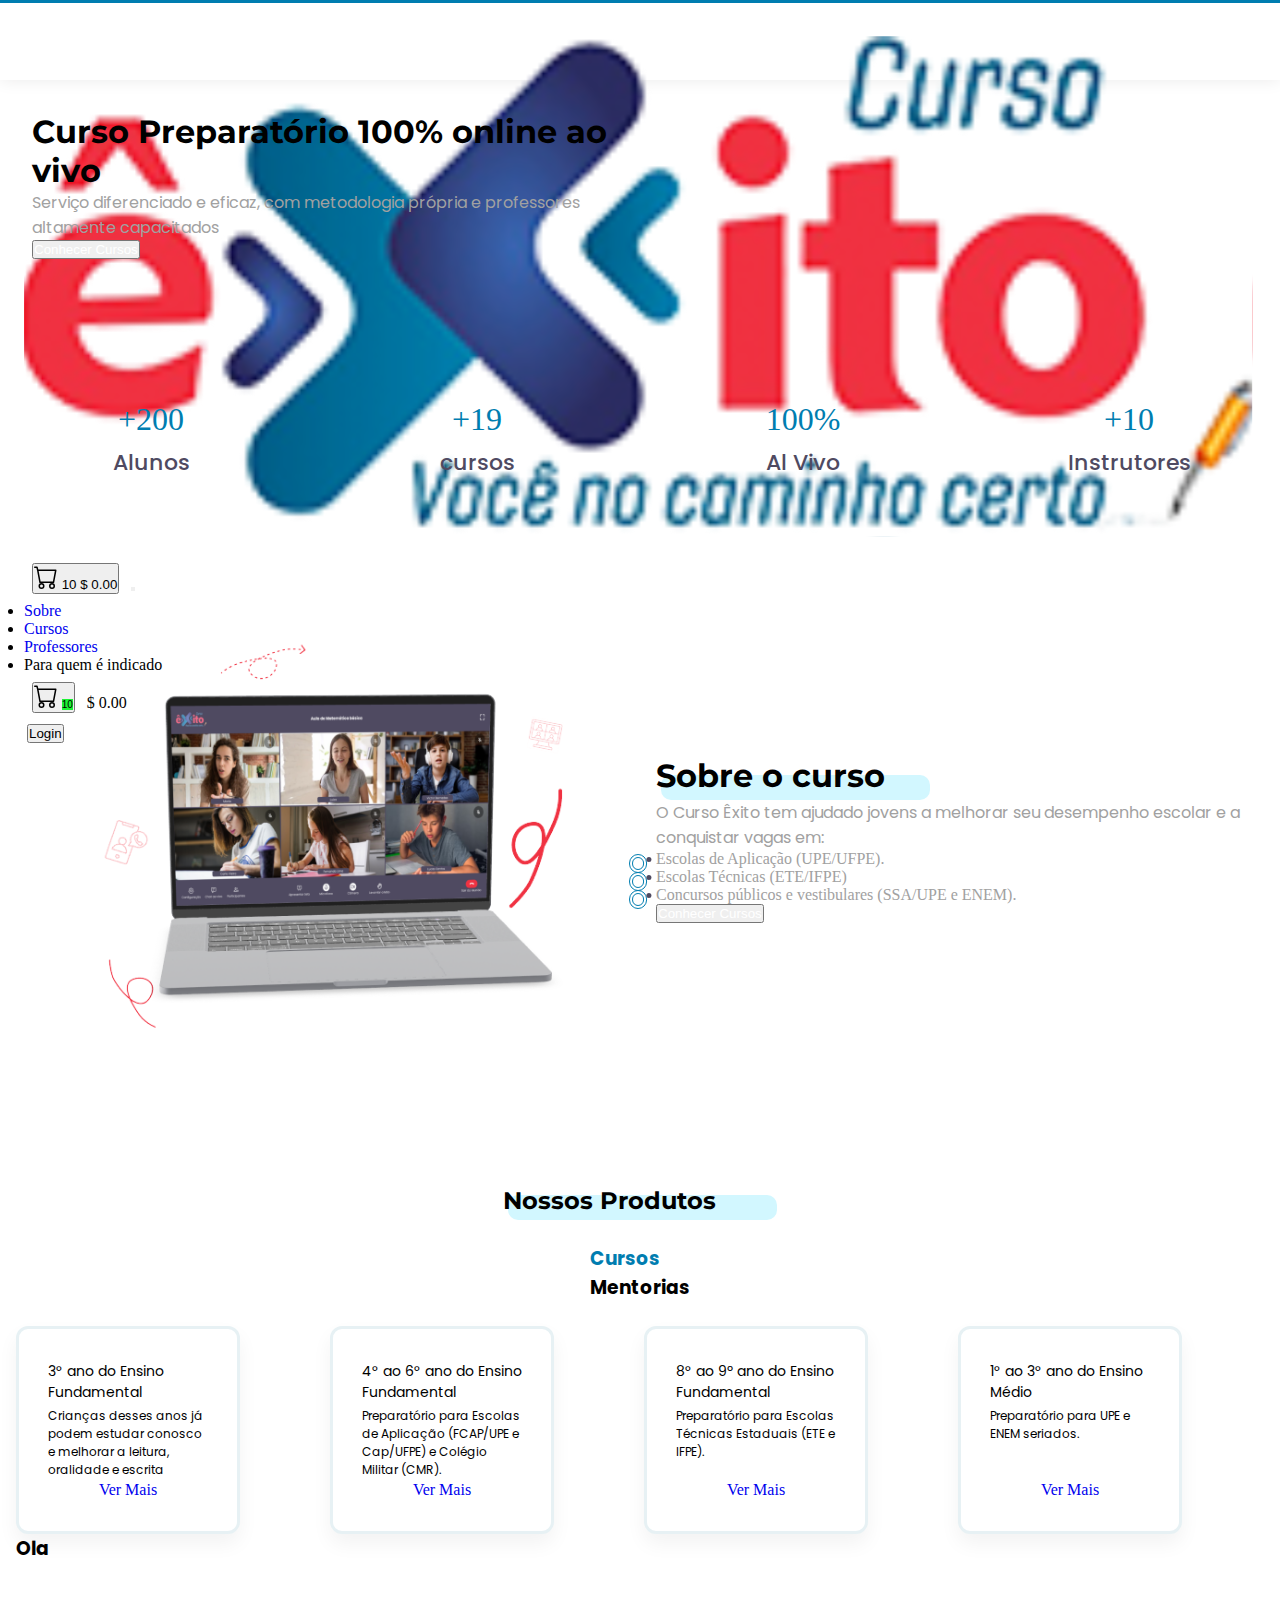
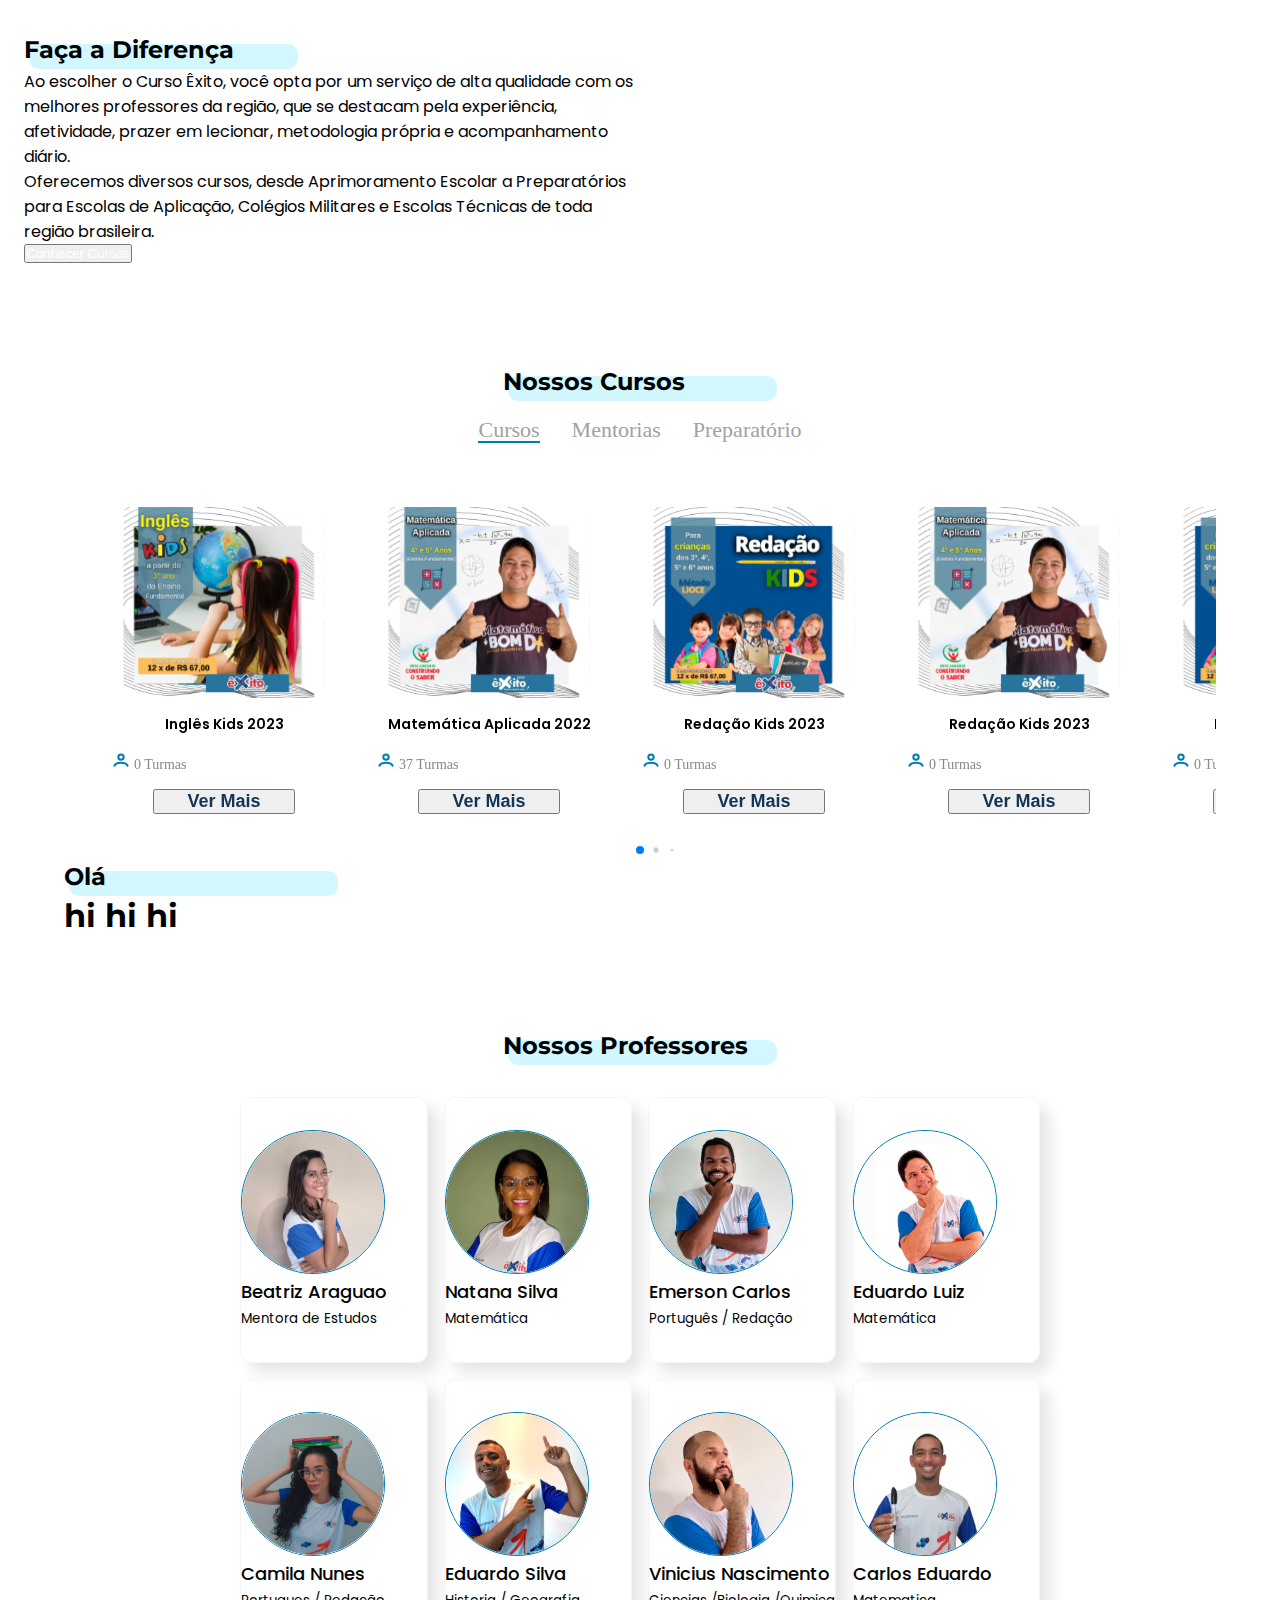
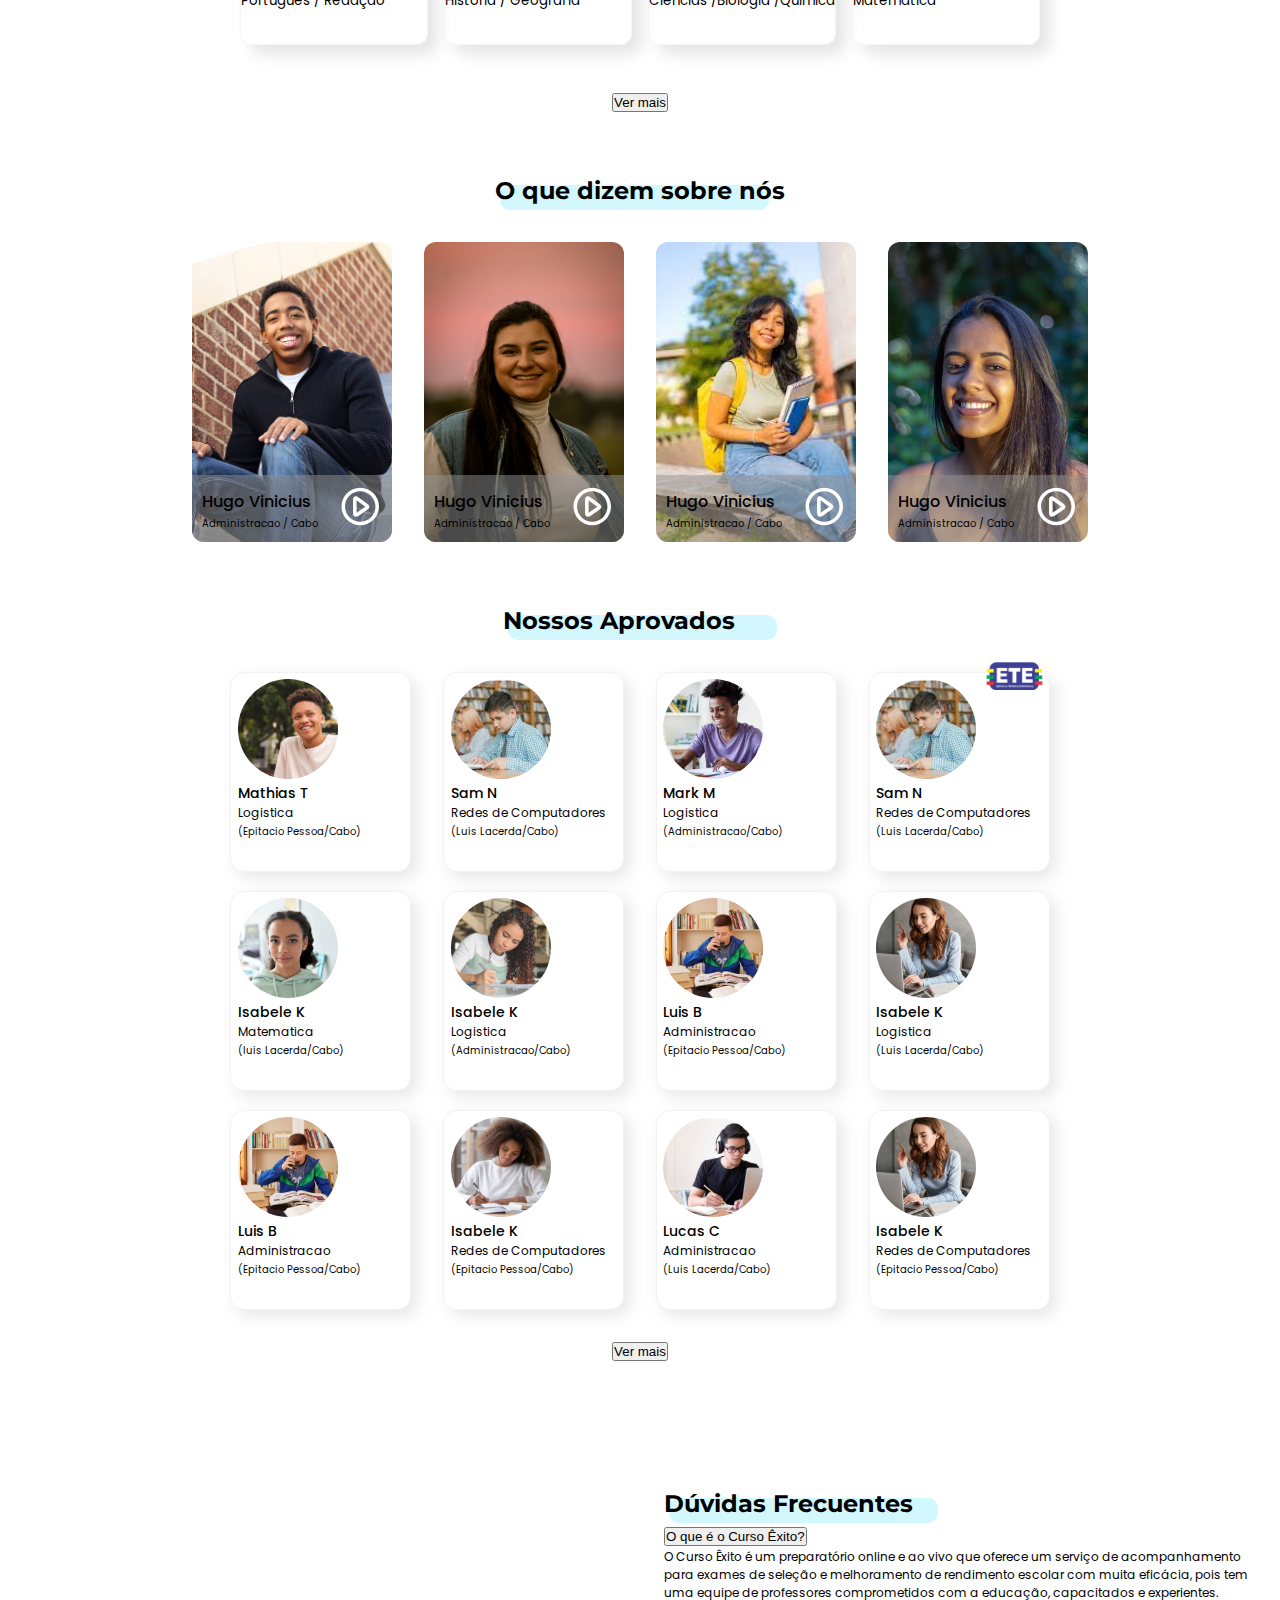
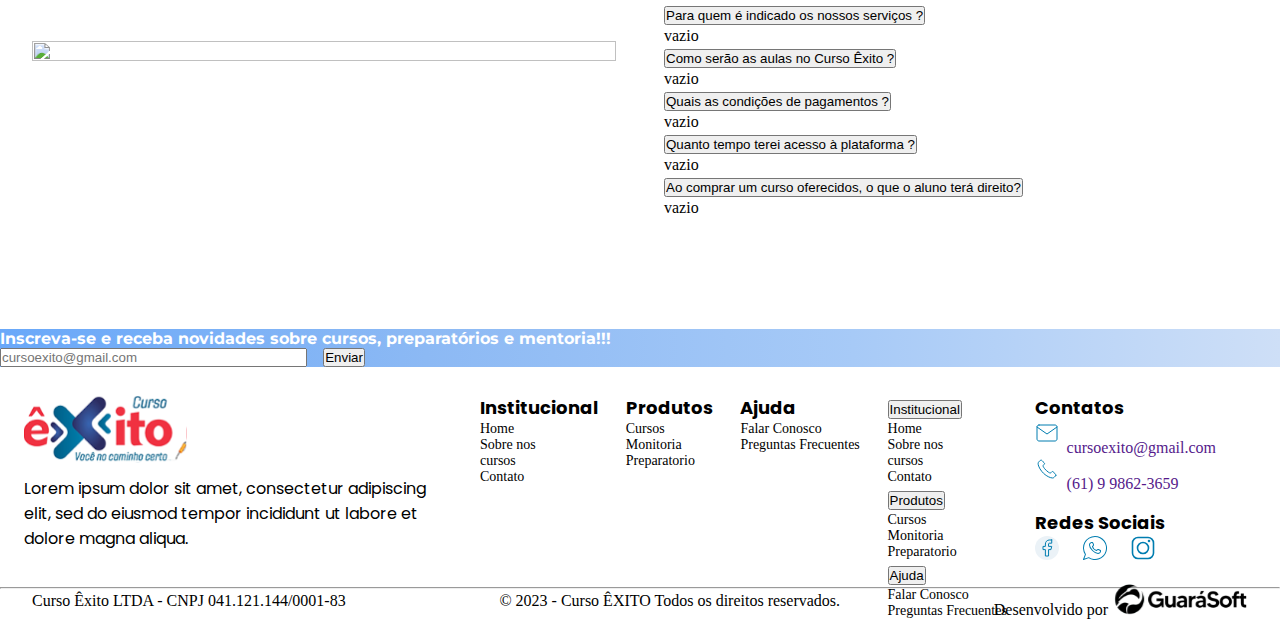
==== index.html @ 4a151640 "." ====
<!DOCTYPE html>
<html lang="PT-br">

<head>
  <meta charset="UTF-8" />
  <meta name="viewport" content="width=device-width, initial-scale=1.0" />
  <link rel="stylesheet" href="./visual/styles.css">
  <link rel="stylesheet" href="visual/mediaQ.css">
  <link rel="stylesheet" href="visual/mobile.css">
  <!--bootstrap-->
  <link href="https://cdn.jsdelivr.net/npm/bootstrap@5.3.2/dist/css/bootstrap.min.css" rel="stylesheet"
    integrity="sha384-T3c6CoIi6uLrA9TneNEoa7RxnatzjcDSCmG1MXxSR1GAsXEV/Dwwykc2MPK8M2HN" crossorigin="anonymous">
  <link rel="preconnect" href="https://fonts.googleapis.com">
  <link rel="preconnect" href="https://fonts.gstatic.com" crossorigin>
  <link href="https://fonts.googleapis.com/css2?family=Montserrat:wght@600;700&display=swap" rel="stylesheet">
  <link rel="preconnect" href="https://fonts.googleapis.com">
  <link rel="preconnect" href="https://fonts.gstatic.com" crossorigin>
  <link href="https://fonts.googleapis.com/css2?family=Montserrat:wght@600;700&family=Poppins:wght@500&display=swap"
    rel="stylesheet">
  <!-- fontawesome -->
  <link rel="stylesheet" href="https://use.fontawesome.com/releases/v5.15.4/css/all.css"
    integrity="sha384-DyZ88mC6Up2uqS4h/KRgHuoeGwBcD4Ng9SiP4dIRy0EXTlnuz47vAwmeGwVChigm" crossorigin="anonymous" />
  <!-- Swipper CSS -->
  <link rel="stylesheet" href="./visual/swiper-bundle.min.css">
  <title>CURSO EXITO</title>

</head>

<body>
  <header>
    <div class="container-fluid px-0">
      <nav class="navbar navbar-expand-lg">
        <div class="container container-nav-content px-0 d-flex ">
          <a href=""><img class="navbar-brand left" src="./svg/Logo.svg" alt="logo" id="logo" /></a>
          <!-- carrinho de compras mobile -->
          <div class="d-lg-none" id="carrinho-e-saldo-mobile"> <!-- Este div sera visivel só em tela pequena -->
            <button type="button" class="btn position-relative btn-shopping" id="">
              <img src="./svg/carrinhoDeCompras.svg" alt="" />
              <span class="visually-show position-absolute right-0 translate-middle badge rounded-pill bg-success m-0">
                10
              </span>
              <span class="saldo">$ 0.00</span>
            </button>
            <!--botao dropdown-->
            <button class="navbar-toggler" type="button" data-bs-toggle="collapse" data-bs-target="#navbarNav"
              aria-controls="navbarNav" aria-expanded="false" aria-label="Toggle navigation">
              <span class="navbar-toggler-icon"></span>
            </button>
          </div>

          <div class="collapse navbar-collapse" id="navbarNav">
            <ul class="navbar-nav ml-auto">
              <li class="nav-item">
                <a class="nav-link active" aria-current="page" href="#">Sobre</a>
              </li>
              <li class="nav-item">
                <a class="nav-link" href="#">Cursos</a>
              </li>
              <li class="nav-item">
                <a class="nav-link" href="#">Professores</a>
              </li>
              <li class="nav-item">
                <a class="nav-link">Para quem é indicado</a>
              </li>
            </ul>
            <div id="carrinho-e-saldo">
              <button type="button" class="btn position-relative btn-shopping" id="carrinho">
                <img src="./svg/carrinhoDeCompras.svg" alt="" />
                <span class="visually-show position-absolute right-0 translate-middle badge rounded-pill bg-success">
                  10
                </span>
              </button>
              <span class="saldo">$ 0.00</span>
            </div>
            <button type="button" class="btn btn-primary btn-login">Login</button>
          </div>
        </div>
      </nav>

    </div>

  </header>
  <main>
    <div class="container-fluid px-0">
      <section>
        <div id="one">
          <div class="textOne">
            <h1>Curso Preparatório 100% online ao vivo</h1>
            <p>
              Serviço diferenciado e eficaz, com metodologia própria e professores
              altamente capacitados
            </p>
            <button type="button" class="btn btn-danger"><a href="./cursos/cursos.html">Conhecer Cursos</a></button>
          </div>
          <div class="divImgOne">
            <img id="imgOne" src="./svg/ImgMain.svg" alt="" />
          </div>
        </div>
      </section>
      <section id="two">
        <div>
          <span>+200</span>
          <p>Alunos</p>
        </div>
        <div>
          <span>+19</span>
          <p>cursos</p>
        </div>
        <div>
          <span>100%</span>
          <p>Al Vivo</p>
        </div>
        <div>
          <span>+10</span>
          <p>Instrutores</p>
        </div>
      </section>
      <section id="three">
        <div id="container-img-section-three">
          <img src="./imgs/imgSection3.png" alt="" />
        </div>
        <div class="div-list">
          <div>
            <h2>Sobre o curso</h2>
            <p>O Curso Êxito tem ajudado jovens a melhorar seu desempenho escolar e a conquistar vagas em:</p>
          </div>

          <ul>
            <li>Escolas de Aplicação (UPE/UFPE).</li>
            <li>Escolas Técnicas (ETE/IFPE)</li>
            <li> Concursos públicos e vestibulares (SSA/UPE e ENEM).</li>
          </ul>
          </p>
          <button type="button" class="btn btn-primary btn-section-three"><a href="./cursos/cursos.html">Conhecer Cursos</a></button>
        </div>
      </section>
      <section>
        <div id="four">
          <div>
            <h2>Nossos Produtos</h2>
          </div>

          <div class="titles">
            <nav>
              <div class="nav nav-tabs">
                <a class="nav-item nav-link active" id="cursos-section-four" data-toggle="tab"
                  href="#cursosNossosProdutos" role="tab" aria-controls="cursosNossosProdutos" aria-selected="true">
                  <h3>Cursos</h3>
                </a>
                <a class="nav-item nav-link" id="mentorias-section-four" data-toggle="tab"
                  href="#mentoriasNossosProdutos" role="tab" aria-controls="mentoriasNossosProdutos"
                  aria-selected="false">
                  <h3>Mentorias</h3>
                </a>
              </div>
            </nav>
          </div>
          <!-- conteudo das divs -->
          <div class="tab-content">
            <div id="cursosNossosProdutos" class="tab-pane fade show active" role="tabpanel"
              aria-labelledby="cursos-section-four">
              <div class="card card-cursos-nossos-produtos">
                <h4>3° ano do Ensino Fundamental</h4>
                <p>Crianças desses anos já podem estudar conosco e melhorar a leitura, oralidade e escrita</p>
                <a class="card-link" href="#">Ver Mais</a>
              </div>
              <div class="card card-cursos-nossos-produtos">
                <h4>4° ao 6° ano do
                  Ensino Fundamental</h4>
                <p>Preparatório para Escolas de Aplicação (FCAP/UPE e Cap/UFPE) e Colégio Militar (CMR).</p>
                <a class="card-link" href="#">Ver Mais</a>
              </div>
              <div class="card card-cursos-nossos-produtos">
                <h4>8° ao 9º ano do
                  Ensino Fundamental</h4>
                <p>Preparatório para Escolas Técnicas Estaduais (ETE e IFPE).</p>
                <a class="card-link" href="#">Ver Mais</a>
              </div>
              <div class="card card-cursos-nossos-produtos">
                <h4>1° ao 3° ano do
                  Ensino Médio</h4>
                <p>Preparatório para UPE e ENEM seriados.</p>
                <a class="card-link" href="#">Ver Mais</a>
              </div>
            </div>
            <div id="mentoriasNossosProdutos" class="tab-pane fade" role="tabpanel" aria-labelledby="mentoria">
              <h3>Ola</h3>
            </div>
          </div>

      </section>
      <section>
        <div id="five">
          <div id="text-five">
            <div id="text-five-content">
              <h2>Faça a Diferença</h2>
              <p>Ao escolher o Curso Êxito, você opta por um serviço de alta qualidade com os melhores professores da
                região, que se destacam pela experiência, afetividade, prazer em lecionar, metodologia própria e
                acompanhamento diário. <br>
                Oferecemos diversos cursos, desde Aprimoramento Escolar a Preparatórios para Escolas de Aplicação,
                Colégios
                Militares e Escolas Técnicas de toda região brasileira.</p>
              <button type="button" class="btn btn-danger"><a href="./cursos/cursos.html">Conhecer Cursos</a></button>
            </div>


          </div>
          <div id="img-five-container">
            <img id="img-five" src="./svg/imgSection3.svg" alt="">
          </div>
        </div>

      </section>
      <section>

        <div id="six">
          <h2>Nossos Cursos</h2>

          <div class="subtitles">
            <nav>
              <div class="nav-subtitles">
                <a class="nav-item nav-link active" id="cursosTitles" data-toggle="tab" href="#cursos-carrousel"
                  role="tab" aria-controls="nav-home" aria-selected="true">Cursos</a>
                <a class="nav-item nav-link" id="mentoriasTitles" data-toggle="tab" href="#mentorias-carrousel"
                  role="tab" aria-controls="nav-profile" aria-selected="false">Mentorias</a>
                <a class="nav-item nav-link" id="preparatorioTitles" data-toggle="tab" href="#preparatorio-carrousel"
                  role="tab" aria-controls="nav-contact" aria-selected="false">Preparatório</a>
              </div>
            </nav>

          </div>

          <!-- conteudo das divs -->
          <div class="tab-content" id="nav-tabContent">
            <!-- primera div Cursos -->
            <div class="tab-pane fade show active" id="cursos-carrousel" role="tabpanel" aria-labelledby="cursosTitles">

              <div class="swiper miSwiper">
                <div class="slides  swiper-wrapper">
                  <div class="cards swiper-slide">
                    <div class="card">
                      <img class="img-de-cards-carrusel" src="./svg/img-curso-ingles.svg" alt="">
                      <h4>Inglês Kids 2023</h4>
                      <div class="card-content">
                        <div class="card-content-header">
                          <img class="icones" src="./svg/userIcone.svg" alt="icon">
                          <span class="turmas">0 Turmas</span>
                        </div>
                        <div class="stars">
                          <i class="fa fa-star" onclick="calificar(this)" id="starOne"></i>
                          <i class="fa fa-star" onclick="calificar(this)" id="starTwo"></i>
                          <i class="fa fa-star" onclick="calificar(this)" id="starThree"></i>
                          <i class="fa fa-star" onclick="calificar(this)" id="starFour"></i>
                          <i class="fa fa-star" onclick="calificar(this)" id="starFive"></i>
                        </div>

                      </div>
                      <button type="button" class="btn"><a class="card-link" href="#">Ver Mais</a></button>
                    </div>
                  </div>
                  <div class="cards swiper-slide">
                    <div class="card">
                      <img class="img-de-cards-carrusel" src="./svg/img-curso-matematica.svg" alt="">
                      <h4>
                        Matemática Aplicada 2022</h4>
                      <div class="card-content">
                        <div class="card-content-header">
                          <img class="icones" src="./svg/userIcone.svg" alt="icon">
                          <span class="turmas">37 Turmas</span>
                        </div>
                        <div class="stars">
                          <i class="fa fa-star" onclick="calificar(this)" id="starOne"></i>
                          <i class="fa fa-star" onclick="calificar(this)" id="starTwo"></i>
                          <i class="fa fa-star" onclick="calificar(this)" id="starThree"></i>
                          <i class="fa fa-star" onclick="calificar(this)" id="starFour"></i>
                          <i class="fa fa-star" onclick="calificar(this)" id="starFive"></i>
                        </div>
                      </div>
                      <button type="button" class="btn"><a class="card-link" href="#">Ver Mais</a></button>
                    </div>
                  </div>

                  <div class="cards swiper-slide">
                    <div class="card">
                      <img class="img-de-cards-carrusel" src="./svg/img-curso-redacao.svg" alt="">
                      <h4>Redação Kids 2023</h4>
                      <div class="card-content">
                        <div class="card-content-header">
                          <img class="icones" src="./svg/userIcone.svg" alt="icon">
                          <span class="turmas">0 Turmas</span>
                        </div>
                        <div class="stars">
                          <i class="fa fa-star" onclick="calificar(this)" id="starOne"></i>
                          <i class="fa fa-star" onclick="calificar(this)" id="starTwo"></i>
                          <i class="fa fa-star" onclick="calificar(this)" id="starThree"></i>
                          <i class="fa fa-star" onclick="calificar(this)" id="starFour"></i>
                          <i class="fa fa-star" onclick="calificar(this)" id="starFive"></i>
                        </div>
                      </div>

                      <button type="button" class="btn"><a class="card-link" href="#">Ver Mais</a></button>
                    </div>
                  </div>
                  <div class="cards swiper-slide">
                    <div class="card">
                      <img class="img-de-cards-carrusel" src="./svg/img-curso-matematica.svg" alt="">
                      <h4>Redação Kids 2023</h4>
                      <div class="card-content">
                        <div class="card-content-header">
                          <img class="icones" src="./svg/userIcone.svg" alt="icon">
                          <span class="turmas">0 Turmas</span>
                        </div>
                        <div class="stars">
                          <i class="fa fa-star" onclick="calificar(this)" id="starOne"></i>
                          <i class="fa fa-star" onclick="calificar(this)" id="starTwo"></i>
                          <i class="fa fa-star" onclick="calificar(this)" id="starThree"></i>
                          <i class="fa fa-star" onclick="calificar(this)" id="starFour"></i>
                          <i class="fa fa-star" onclick="calificar(this)" id="starFive"></i>
                        </div>
                      </div>

                      <button type="button" class="btn"><a class="card-link" href="#">Ver Mais</a></button>
                    </div>
                  </div>
                  <div class="cards swiper-slide">
                    <div class="card">
                      <img class="img-de-cards-carrusel" src="./svg/img-curso-redacao.svg" alt="">
                      <h4>Redação Kids 2023</h4>
                      <div class="card-content">
                        <div class="card-content-header">
                          <img class="icones" src="./svg/userIcone.svg" alt="icon">
                          <span class="turmas">0 Turmas</span>
                        </div>
                        <div class="stars">
                          <i class="fa fa-star" onclick="calificar(this)" id="starOne"></i>
                          <i class="fa fa-star" onclick="calificar(this)" id="starTwo"></i>
                          <i class="fa fa-star" onclick="calificar(this)" id="starThree"></i>
                          <i class="fa fa-star" onclick="calificar(this)" id="starFour"></i>
                          <i class="fa fa-star" onclick="calificar(this)" id="starFive"></i>
                        </div>
                      </div>

                      <button type="button" class="btn"><a class="card-link" href="#">Ver Mais</a></button>
                    </div>
                  </div>
                </div>
                <div class="only">
                  <div class="swiper-button-next swiper-navBtn"></div>
                  <div class="swiper-button-prev swiper-navBtn"></div>
                  <div class="swiper-pagination"></div>
                </div>

              </div>
            </div>
            <!-- div para mentoria -->
            <div class="tab-pane fade" id="mentorias-carrousel" role="tabpanel" aria-labelledby="mentoriasTitles">

              <div class="mentoria">
                <h2>Olá</h2>
              </div>
            </div>
            <!-- div para preparatorio -->
            <div class="tab-pane fade" id="preparatorio-carrousel" role="tabpanel" aria-labelledby="preparatorioTitles">
              <h1>hi hi hi</h1>
            </div>
          </div>

        </div>
        <!-- fin da section -->
      </section>
      <section>
        <div class="seven">
          <h2>Nossos Professores</h2>

          <div class="cards-professores">
            <div class="card-professor card">
              <img class="img-top-prof" src="./svg/img-prof-beatriz.svg" alt="" srcset="">
              <div class="card-body">

                <h3 class="card-title">Beatriz Araguao</h3>
                <p class="card-text"><small class="text-muted">Mentora de Estudos</small></p>

              </div>

            </div>
            <div class="card-professor card">
              <img class="img-top-prof" src="./svg/img-prof-natana.svg" alt="" srcset="">
              <div class="card-body">

                <h3 class="card-title">Natana Silva</h3>
                <p class="card-text"><small>Matemática</small></p>

              </div>

            </div>
            <div class="card-professor card ver-mais">
              <img class="img-top-prof" src="./svg/img-prof-emerson.svg" alt="" srcset="">
              <div class="card-body">

                <h3 class="card-title">Emerson Carlos</h3>
                <p class="card-text"><small class="text-muted">Português / Redação</small></p>

              </div>
            </div>
            <div class="card-professor card ver-mais">
              <img class="img-top-prof" src="./svg/img-prof-eduardoLuiz.svg" alt="" srcset="">
              <div class="card-body">

                <h3 class="card-title">Eduardo Luiz</h3>
                <p class="card-text"><small class="text-muted">Matemática</small></p>

              </div>

            </div>
            <div class="card-professor card ver-mais">
              <img class="img-top-prof" src="./svg/img-prof-camila.svg" alt="" srcset="">
              <div class="card-body">

                <h3 class="card-title">Camila Nunes</h3>
                <p class="card-text"><small class="text-muted">Portugues / Redação</small></p>

              </div>

            </div>
            <div class="card-professor card ver-mais">
              <img class="img-top-prof" src="./svg/img-prof-Eduardo.svg" alt="" srcset="">
              <div class="card-body">

                <h3 class="card-title">Eduardo Silva</h3>
                <p class="card-text"><small class="text-muted">Historia / Geografia</small></p>

              </div>

            </div>
            <div class="card-professor card ver-mais">
              <img class="img-top-prof" src="./svg/img-prof-vinicius.svg" alt="" srcset="">
              <div class="card-body">

                <h3 class="card-title">Vinicius Nascimento</h3>
                <p class="card-text"><small class="text-muted">Ciencias /Biologia /Quimica</small></p>

              </div>

            </div>
            <div class="card-professor card ver-mais">
              <img class="img-top-prof" src="./svg/img-prof-carlos.svg" alt="" srcset="">
              <div class="card-body">
                <h3 class="card-title">Carlos Eduardo</h3>
                <p class="card-text"><small class="text-muted">Matematica</small></p>

              </div>

            </div>
          </div>
          <div class="d-lg-none botaoVerMaisContainer">
            <button class="btn btn-danger" id="botaoVerMais">Ver mais</button>
          </div>
        </div>

      </section>

      <section>
        <div class="eight">
          <h2>O que dizem sobre nós</h2>
          <div id="cards-depoimentos">
            <div class="card" id="depoimento1">
              <div class="card-body">
                <div class="text-depoimento">
                  <h3 class="card-title">Hugo Vinicius</h3>
                  <p class="card-text"><small>Administracao / Cabo</small></p>
                </div>

                <div>
                  <button class="btn-play"><img src="./svg/botaoPlay.svg" alt="" srcset=""></button>
                </div>
              </div>

            </div>
            <div class="card" id="depoimento2">
              <div class="card-body">
                <div class="text-depoimento">
                  <h3 class="card-title">Hugo Vinicius</h3>
                  <p class="card-text"><small>Administracao / Cabo</small></p>
                </div>

                <div>
                  <button class="btn-play"><img src="./svg/botaoPlay.svg" alt="" srcset=""></button>
                </div>
              </div>

            </div>
            <div class="card" id="depoimento3">
              <div class="card-body">
                <div class="text-depoimento">
                  <h3 class="card-title">Hugo Vinicius</h3>
                  <p class="card-text"><small>Administracao / Cabo</small></p>
                </div>

                <div>
                  <button class="btn-play"><img src="./svg/botaoPlay.svg" alt="" srcset=""></button>
                </div>
              </div>

            </div>
            <div class="card" id="depoimento4">
              <div class="card-body">
                <div class="text-depoimento">
                  <h3 class="card-title">Hugo Vinicius</h3>
                  <p class="card-text"><small>Administracao / Cabo</small></p>
                </div>

                <div>
                  <button class="btn-play"><img src="./svg/botaoPlay.svg" alt="" srcset=""></button>
                </div>
              </div>

            </div>
          </div>

        </div>
      </section>
      <section>
        <div id="nine">
          <h2>Nossos Aprovados</h2>

          <div id="cards-nossos-aprovados">
            <div class="card">
              <img class="iconeETE" src="svg/iconeETE.svg" alt="">
              <img class="card-img-top" src="./svg/img-nosso-aprovado1.svg" alt="">
              <h3 class="card-title">Mathias T</h3>
              <p class="card-text">Logistica</p>
              <p><small>(Epitacio Pessoa/Cabo)</small></p>
            </div>
            <div class="card">
              <img class="iconeETE" src="svg/iconeETE.svg" alt="">

              <img class="card-img-top" src="svg/img-nosso-aprovado5.svg" alt="">
              <h3 class="card-title">Sam N</h3>
              <p class="card-text">Redes de Computadores</p>
              <p><small>(Luis Lacerda/Cabo)</small></p>
            </div>
            <div class="card">
              <img class="iconeETE" src="svg/iconeETE.svg" alt="">

              <img class="card-img-top" src="svg/img-nosso-aprovado4.svg" alt="">
              <h3 class="card-title">Mark M</h3>
              <p class="card-text">Logistica</p>
              <p><small>(Administracao/Cabo)</small></p>
            </div>
            <div class="card">
              <img class="iconeETE" src="svg/iconeETE.svg" alt="">

              <img class="card-img-top" src="svg/img-nosso-aprovado5.svg" alt="">
              <h3 class="card-title">Sam N</h3>
              <p class="card-text">Redes de Computadores</p>
              <p><small>(Luis Lacerda/Cabo)</small></p>
            </div>
            <div class="card">
              <img class="iconeETE" src="svg/iconeETE.svg" alt="">

              <img class="card-img-top" src="svg/img-nosso-aprovado2.svg" alt="">
              <h3 class="card-title">Isabele K</h3>
              <p class="card-text">Matematica</p>
              <p><small>(luis Lacerda/Cabo)</small></p>
            </div>
            <div class="card">
              <img class="iconeETE" src="svg/iconeETE.svg" alt="">

              <img class="card-img-top" src="svg/img-nosso-aprovado3.svg" alt="">
              <h3 class="card-title">Isabele K</h3>
              <p class="card-text">Logistica</p>
              <p><small>(Administracao/Cabo)</small></p>
            </div>
            <div class="card ver-mais-aprovados">
              <img class="iconeETE" src="svg/iconeETE.svg" alt="">

              <img class="card-img-top" src="svg/img-nosso-aprovado6.svg" alt="">
              <h3 class="card-title">Luis B</h3>
              <p class="card-text">Administracao</p>
              <p><small>(Epitacio Pessoa/Cabo)</small></p>
            </div>
            <div class="card ver-mais-aprovados">
              <img class="iconeETE" src="svg/iconeETE.svg" alt="">

              <img class="card-img-top" src="svg/img-nosso-aprovado7.svg" alt="">
              <h3 class="card-title">Isabele K</h3>
              <p class="card-text">Logistica</p>
              <p><small>(Luis Lacerda/Cabo)</small></p>
            </div>
            <div class="card ver-mais-aprovados">
              <img class="iconeETE" src="svg/iconeETE.svg" alt="">

              <img class="card-img-top" src="svg/img-nosso-aprovado6.svg" alt="">
              <h3 class="card-title">Luis B</h3>
              <p class="card-text">Administracao</p>
              <p><small>(Epitacio Pessoa/Cabo)</small></p>
            </div>
            <div class="card ver-mais-aprovados">
              <img class="iconeETE" src="svg/iconeETE.svg" alt="">

              <img class="card-img-top" src="svg/img-nosso-aprovado8.svg" alt="">
              <h3 class="card-title">Isabele K</h3>
              <p class="card-text">Redes de Computadores</p>
              <p><small>(Epitacio Pessoa/Cabo)</small></p>
            </div>
            <div class="card ver-mais-aprovados">
              <img class="iconeETE" src="svg/iconeETE.svg" alt="">

              <img class="card-img-top" src="svg/img-nosso-aprovado9.svg" alt="">
              <h3 class="card-title">Lucas C</h3>
              <p class="card-text">Administracao</p>
              <p><small>(Luis Lacerda/Cabo)</small></p>
            </div>
            <div class="card ver-mais-aprovados">
              <img class="iconeETE" src="svg/iconeETE.svg" alt="">

              <img class="card-img-top" src="svg/img-nosso-aprovado11.svg" alt="">
              <h3 class="card-title">Isabele K</h3>
              <p class="card-text">Redes de Computadores</p>
              <p><small>(Epitacio Pessoa/Cabo)</small></p>
            </div>
          </div>
          <div class="d-lg-none botaoVerMaisContainer">
            <button class="btn btn-danger" id="botaoVerMaisAprovados">Ver mais</button>
          </div>

        </div>

      </section>
      <section>
        <div id="ten">
          <div id="container-img-duvidas-frecuentes" class="container">
            <img id="img-duvidas-frecuentes" src="./svg/img-duvidas-frecuentes.svg" alt="">
          </div>
          <div id="duvidas-frecuentes-content">
            <h2>Dúvidas Frecuentes</h2>
            <div class="accordion accordion-flush" id="accordionExample">
              <div class="accordion-item">
                <h3 class="accordion-header" id="headingOne">
                  <button class="accordion-button" type="button" data-bs-toggle="collapse" data-bs-target="#collapseOne"
                    aria-expanded="true" aria-controls="collapseOne">
                    O que é o Curso Êxito?
                  </button>
                </h3>
                <div id="collapseOne" class="accordion-collapse collapse show" aria-labelledby="headingOne"
                  data-bs-parent="#accordionExample">
                  <div class="accordion-body">
                    <p>O Curso Êxito é um preparatório online e ao vivo que oferece um serviço de acompanhamento para
                      exames de
                      seleção e melhoramento de rendimento escolar com muita eficácia, pois tem uma equipe de
                      professores
                      comprometidos com a educação, capacitados e experientes.</p>
                  </div>
                </div>
              </div>
              <div class="accordion-item">
                <h3 class="accordion-header" id="headingTwo">
                  <button class="accordion-button collapsed" type="button" data-bs-toggle="collapse"
                    data-bs-target="#collapseTwo" aria-expanded="false" aria-controls="collapseTwo">
                    Para quem é indicado os nossos serviços ?
                  </button>
                </h3>
                <div id="collapseTwo" class="accordion-collapse collapse" aria-labelledby="headingTwo"
                  data-bs-parent="#accordionExample">
                  <div class="accordion-body">
                    vazio
                  </div>
                </div>
              </div>
              <div class="accordion-item">
                <h3 class="accordion-header" id="headingThree">
                  <button class="accordion-button collapsed" type="button" data-bs-toggle="collapse"
                    data-bs-target="#collapseThree" aria-expanded="false" aria-controls="collapseThree">
                    Como serão as aulas no Curso Êxito ?
                  </button>
                </h3>
                <div id="collapseThree" class="accordion-collapse collapse" aria-labelledby="headingThree"
                  data-bs-parent="#accordionExample">
                  <div class="accordion-body">
                    vazio
                  </div>
                </div>
              </div>
              <div class="accordion-item">
                <h3 class="accordion-header" id="headingFour">
                  <button class="accordion-button collapsed" type="button" data-bs-toggle="collapse"
                    data-bs-target="#collapseFour" aria-expanded="false" aria-controls="collapseFour">
                    Quais as condições de pagamentos ?
                  </button>
                </h3>
                <div id="collapseFour" class="accordion-collapse collapse" aria-labelledby="headingFour"
                  data-bs-parent="#accordionExample">
                  <div class="accordion-body">
                    vazio
                  </div>
                </div>
              </div>
              <div class="accordion-item">
                <h3 class="accordion-header" id="headingFive">
                  <button class="accordion-button collapsed" type="button" data-bs-toggle="collapse"
                    data-bs-target="#collapseFive" aria-expanded="false" aria-controls="collapseFive">
                    Quanto tempo terei acesso à plataforma ?
                  </button>
                </h3>
                <div id="collapseFive" class="accordion-collapse collapse" aria-labelledby="headingFive"
                  data-bs-parent="#accordionExample">
                  <div class="accordion-body">
                    vazio
                  </div>
                </div>
              </div>
              <div class="accordion-item">
                <h3 class="accordion-header" id="headingSix">
                  <button class="accordion-button collapsed" type="button" data-bs-toggle="collapse"
                    data-bs-target="#collapseSix" aria-expanded="false" aria-controls="collapseSix">
                    Ao comprar um curso oferecidos, o que o aluno terá direito?
                  </button>
                </h3>
                <div id="collapseSix" class="accordion-collapse collapse" aria-labelledby="headingSix"
                  data-bs-parent="#accordionExample">
                  <div class="accordion-body">
                    vazio
                  </div>
                </div>
              </div>
            </div>
          </div>
        </div>
      </section>
  </main>
  <footer>
    <div id="container-footer">
      <nav class="navbar navbar-light gradient-custom justify-content-space-between p-4">
        <div class="nav-content-footer">
          <div class="title-footer">
            <h1>Inscreva-se e receba novidades sobre cursos, preparatórios e mentoria!!!</h1>
          </div>

          <form class="form-inline">
            <input class="form-control mr-sm-2" type="email" placeholder="cursoexito@gmail.com" aria-label="Search">
            <button class="btn btn-primary my-sm-0" type="submit">Enviar</button>
          </form>
        </div>

      </nav>
      <div id="footer-content">
        <div id="left-content">
          <img id="img-footer" src="./svg/Logo.svg" alt="">
          <p id="text-left-content">Lorem ipsum dolor sit amet, consectetur adipiscing elit, sed do eiusmod tempor
            incididunt ut labore et dolore
            magna aliqua.</p>
        </div>
        <div id="right-content">
          <div class="footer-hidden">
            <ul>
              <li>
                <h4>Institucional</h4>
              </li>
              <li>Home</li>
              <li>Sobre nos</li>
              <li>cursos</li>
              <li>Contato</li>
            </ul>
          </div>
          <div class="footer-hidden">

            <ul>
              <li>
                <h4>Produtos</h4>
              </li>
              <li>Cursos</li>
              <li>Monitoria</li>
              <li>Preparatorio</li>
            </ul>
          </div>
          <div class="footer-hidden">

            <ul>
              <li>
                <h4>Ajuda</h4>
              </li>
              <li>Falar Conosco</li>
              <li>Preguntas Frecuentes</li>
            </ul>
          </div>
          <div id="footer-content-mobile" class="d-lg-none">
            <div class="accordion accordion-flush" id="accordion-footer">

              <div class="accordion-item">
                <h4 class="accordion-header" id="Institucional">
                  <button class="accordion-button bg-transparent" type="button" data-bs-toggle="collapse"
                    data-bs-target="#content-institucional" aria-expanded="true" aria-controls="content-institucional">
                    Institucional
                  </button>
                </h4>
                <div id="content-institucional" class="accordion-collapse collapse " aria-labelledby="Institucional"
                  data-bs-parent="#accordionExample">
                  <div class="accordion-body">
                    <ul>
                      <li>Home</li>
                      <li>Sobre nos</li>
                      <li>cursos</li>
                      <li>Contato</li>
                    </ul>

                  </div>
                </div>
              </div>
              <div class="accordion-item">
                <h4 class="accordion-header" id="Produtos">
                  <button class="accordion-button  bg-transparent" type="button" data-bs-toggle="collapse"
                    data-bs-target="#content-produtos" aria-expanded="false" aria-controls="content-produtos">
                    Produtos
                  </button>
                </h4>
                <div id="content-produtos" class="accordion-collapse collapse" aria-labelledby="Produtos"
                  data-bs-parent="#accordionExample">
                  <div class="accordion-body">
                    <ul>
                      <li>Cursos</li>
                      <li>Monitoria</li>
                      <li>Preparatorio</li>
                    </ul>

                  </div>
                </div>

              </div>
              <div class="accordion-item">


                <h4 class="accordion-header" id="Ajuda">
                  <button class="accordion-button  bg-transparent" type="button" data-bs-toggle="collapse"
                    data-bs-target="#content-ajuda" aria-expanded="false" aria-controls="content-ajuda">
                    Ajuda
                  </button>
                </h4>

                <div id="content-ajuda" class="accordion-collapse collapse" aria-labelledby="Ajuda"
                  data-bs-parent="#accordionExample">
                  <div class="accordion-body">
                    <ul>
                      <li>Falar Conosco</li>
                      <li>Preguntas Frecuentes</li>
                    </ul>

                  </div>

                </div>
              </div>
            </div>
          </div>
          <div id="contato-redes-sociais">
            <div class="contato-e-redes">
              <h4>Contatos</h4>
              <a href=""><img class="footer-icon" src="./svg/iconEmail.svg" alt="">cursoexito@gmail.com</a>
              <a href=""><img class="footer-icon" src="./svg/phoneIcone.svg" alt="">(61) 9 9862-3659</a>
            </div>
            <div class="contato-e-redes">
              <h4>Redes Sociais</h4>
              <div id="redes-sociais-icones">
                <a href=""><img class="footer-icon" src="svg/facebookIcone.svg" alt=""></a>
                <a href=""><img class="footer-icon" src="svg/whatsappIcone.svg" alt=""></a>
                <a href=""><img class="footer-icon" src="svg/instagramIcone.svg" alt=""></a>
              </div>

            </div>
          </div>


        </div>
      </div>

      <hr>
      <div id="rodape">
        <span>Curso Êxito LTDA - CNPJ 041.121.144/0001-83</span>
        <span>&copy; 2023 - Curso ÊXITO Todos os direitos reservados.</span>
        <span>Desenvolvido por <img id="logoGuaraSoft" src="./svg/logoGuaraSoft.svg" alt=""></span>
      </div>
    </div>

  </footer>





  <script src="./scripts/swiper-bundle.min.js"></script>
  <script src="./scripts/script.js"></script>
  <script src="/scripts/stars.js"></script>
  <script src="scripts/index.js"></script>
  <script src="https://code.jquery.com/jquery-3.2.1.slim.min.js"
    integrity="sha384-KJ3o2DKtIkvYIK3UENzmM7KCkRr/rE9/Qpg6aAZGJwFDMVNA/GpGFF93hXpG5KkN"
    crossorigin="anonymous"></script>
  <script src="https://cdn.jsdelivr.net/npm/popper.js@1.12.9/dist/umd/popper.min.js"
    integrity="sha384-ApNbgh9B+Y1QKtv3Rn7W3mgPxhU9K/ScQsAP7hUibX39j7fakFPskvXusvfa0b4Q"
    crossorigin="anonymous"></script>
  <script src="https://cdn.jsdelivr.net/npm/bootstrap@5.3.3/dist/js/bootstrap.bundle.min.js"
    integrity="sha384-YvpcrYf0tY3lHB60NNkmXc5s9fDVZLESaAA55NDzOxhy9GkcIdslK1eN7N6jIeHz"
    crossorigin="anonymous"></script>
  <script src="https://cdn.jsdelivr.net/npm/bootstrap@4.0.0/dist/js/bootstrap.min.js"
    integrity="sha384-JZR6Spejh4U02d8jOt6vLEHfe/JQGiRRSQQxSfFWpi1MquVdAyjUar5+76PVCmYl"
    crossorigin="anonymous"></script>
  <script src="https://code.jquery.com/jquery-3.7.1.min.js"
    integrity="sha256-/JqT3SQfawRcv/BIHPThkBvs0OEvtFFmqPF/lYI/Cxo=" crossorigin="anonymous"></script>
</body>


</html>
---- visual/styles.css ----
* {
  margin: 0;
  padding: 0;
  box-sizing: border-box;
}
h1,
h2 {
  font-family: Montserrat, sans-serif;
}
h3,
h4,
p {
  font-family: poppins, sans-serif;
}
body {
  background-color: #fff;
  height: 100%;
}
header div nav.navbar {
  border-top: solid #007db0;
  box-shadow: 0px 0px 1rem rgb(235, 234, 234);
  height: 80px;
  padding: 1.2rem 1.5rem;
}
.navbar-collapse {
  flex-grow: 0 !important;
}
.container-nav-content {
  justify-content: space-between;
}
#navbarNav {
  gap: 1.5rem;
}
.navbar-brand {
  height: 90%;
  width: 100%;
}
button.btn-shopping {
  margin: 0.5rem;
  padding: 0;
}
#navbarNav button span {
  font-size: 10px;
  background-color: rgb(26, 243, 51);
}
.btn-login {
  margin: 3px;
}
#one {
  width: 100%;
  display: flex;
  align-items: center;
  justify-content: space-between;
  gap: 2rem;
  padding: 2rem;
}
.textOne {
  width: 50%;
}
.textOne h2 {
  font-weight: 500;
  line-height: 81px;
}
.textOne p {
  color: #a1a1a1;
}
.divImgOne {
  width: 50%;
}
#imgOne {
  width: 100%;
}
 button a {
  text-decoration: none;
  color: #fff;
}
#two {
  display: grid;
  grid-template-columns: 1fr 1fr 1fr 1fr;
  width: 100%;
  height: 10.6rem;
  justify-content: space-between;
  align-items: center;
  gap: 1.5rem;
  flex-shrink: 0;
  margin: 4rem 0;
}
#two div {
  display: flex;
  width: 100%;
  flex-direction: column;
  align-items: center;
  gap: 0.5rem;
}
#two span {
  font-size: 32px;
  font-style: normal;
  font-weight: 500;
  color: #007db0;
}
#two p {
  font-size: 22px;
  font-style: normal;
  font-weight: 500;
  color: #4f4a61;
}
#three {
  display: flex;
  justify-content: space-between;
  align-items: center;
  gap: 2rem;
  margin-bottom: 5rem;
  width: 100%;
  padding: 1rem 1rem 1rem;
}
#container-img-section-three {
  width: 50%;
}
#container-img-section-three img {
  width: 100%;
  height: 100%;
  object-fit: contain;
}

.div-list {
  display: flex;
  flex-direction: column;
  align-items: flex-start;
  width: 50%;
}
#three h2 {
  font-size: 32px;
  font-style: normal;
  font-weight: 700;
}
h2:after {
  content: "";
  width: 269px;
  height: 25px;
  background: #d2f7ff;
  margin: 0 auto;
  display: block;
  margin-top: -20px;
  margin-left: 5px;
  border-radius: 10px;
}
.div-list p {
  color: #a1a1a1;
}
.div-list ul {
  list-style: disc;
  color: #a1a1a1;
}
.div-list li {
  position: relative;
  list-style: none;
}

.div-list li::before {
  content: "";
  width: 0.65rem;
  height: 0.65rem;
  position: absolute;
  top: 25%;
  left: 2.25%;
  transform: translate(-190%, 0%);
  border-radius: 100%;
  border: 1px solid #007db0;
  border-style: double;
  border-width: 4px;
  display: block;
}
.div-list li::after {
  content: "";
  width: 0.3rem;
  height: 0.3rem;
  position: absolute;
  top: 40%;
  left: 0%;
  transform: translate(-200%, 0%);
  border-radius: 100%;
  display: flex;
  background-color: #4f4a61;
}
#four {
  display: flex;
  width: 100%;
  justify-content: space-between;
  gap: 1rem;
  align-items: center;
  gap: 1.5rem;
  flex-shrink: 0;
  flex-direction: column;
  height: max-content;
  padding: 1rem;
}
div.titles nav div.nav-tabs,
.nav-tabs .nav-item.show .nav-link,
.nav-tabs .nav-link.active {
  border: 0;
}
div.titles nav div.nav-tabs .nav-link {
  color: #000;
}
div.titles nav div.nav-tabs .nav-link.active {
  color: #007db0;
  border-bottom: #007db0 2px solid;
}
div.titles nav div.nav-tabs .nav-link:hover {
  background-color: transparent;
  border: 0;
}
#four h2 {
  font-weight: 700;
}
#four .titles {
  display: inline-flex;
  gap: 2rem;
  align-items: center;
  justify-content: space-between;
}
#four .tab-content {
  width: 100%;
}
#cursosNossosProdutos {
  align-items: center;
  display: grid;
  gap: 0.5rem;
  flex-shrink: 0;
  grid-template-columns: 1fr 1fr 1fr 1fr;
  justify-content: space-between;
}
#four .card-cursos-nossos-produtos {
  display: flex;
  width: 14rem;
  height: max-content;
  padding: 2rem 1.8rem;
  flex-direction: column;
  align-items: center;
  gap: 0.25rem;
  border-radius: 12px;
  border: 3px solid rgba(24, 113, 148, 0.1);
  box-shadow: 0px 10px 20px 0px rgba(0, 0, 0, 0.05);
}
#four .card-cursos-nossos-produtos:hover {
  color: #007db0;
  border: 1px solid rgba(0, 125, 176, 0.1);
  background: rgba(0, 125, 176, 0.1);
  box-shadow: 0px 10px 20px 0px rgba(0, 0, 0, 0.2);
  transition: 20ms;
}
#four a:hover {
  background-color: #007db0;
  color: #ffffff;
  padding: 0.5rem 1rem;
  border-radius: 12px;
  transition: 20ms;
}
#four h4 {
  font-size: 14px;
  font-style: normal;
  font-weight: 400;
  line-height: normal;
}
#four p {
  font-size: 12px;
  font-style: normal;
  font-weight: 400;
  line-height: normal;
  height: 70px;
}
#four a {
  text-decoration: none;
}
#five {
  width: 100%;
  margin: 0 auto;
  display: flex;
  align-items: center;
  padding: 1.5rem;
  margin-top: 2rem;
  gap: 0.5rem;
}
#text-five,
#img-five-container {
  width: 50%;
}
#text-five-content {
  width: 100%;
}
.text-five h2 {
  font-weight: 700;
  margin-bottom: 2.5rem;
}
.text-five p {
  color: #a1a1a1;
  font-size: 16px;
  font-style: normal;
  font-weight: 400;
  line-height: normal;
}
#img-five {
  width: 100%;
}
#six {
  display: flex;
  width: 100%;
  align-items: center;
  justify-content: center;
  gap: 1rem;
  margin: 3rem 0;
  flex-direction: column;
  height: auto;
  padding: 2rem;
}
#six nav .nav-link:hover {
  color: #000;
}
#six .subtitles .nav-subtitles {
  align-items: center;
  justify-content: center;
  gap: 2rem;
  display: flex;
}
.subtitles a {
  display: inline-flex;
  color: #a1a1a1;
  position: relative;
  font-weight: 500;
  font-size: 22px;
}
.subtitles a::after {
  position: absolute;
  content: "";
  height: 2px;
  width: 0%;
  background-color: #007db0;
  transition: 800ms;
  left: 0;
  bottom: 0;
}
.subtitles a.active::after {
  width: 100%;
}
#six #nav-tabContent {
  width: 100%;
  padding: 0 2rem;
  height: 80%;
}
#cursos-carrousel {
  width: auto;
}
/* Estilos para el carrusel */
.slides.swiper-wrapper {
  gap: 0.2rem;
  padding: 1rem;
}
/* Estilos para las tarjetas dentro del carrusel */
.cards.swiper-slide .card {
  border-radius: 1rem;
  border: 0;
  padding: 1rem;
  display: flex;
  flex-direction: column;
  align-items: center;
  width: 16rem;
  gap: 1rem;
  margin: 1rem;
  height: max-content;
}
.cards.swiper-slide .card:hover {
  border: 1px solid rgba(0, 0, 0, 0.1);
  box-shadow: 0 10px 10px rgba(0, 0, 0, 0.1);
}
.img-de-cards-carrusel {
  width: 90%;
  height: 50%;
}
.card-content {
  display: flex;
  align-items: center;
  justify-content: space-between;
  width: 100%;
  height: 50%;
}
.card h4 {
  font-size: 14px;
  font-style: normal;
  font-weight: 600;
  line-height: normal;
  padding: 0;
}
.card .turmas {
  font-size: 14px;
  font-style: normal;
  font-weight: 400;
  line-height: normal;
  color: #888888;
}
.stars i {
  color: #888888;
  cursor: pointer;
}
#starOne,
#starTwo,
#starThree,
#starFour {
  color: rgb(255, 179, 0);
}
.card .btn a {
  color: #123456;
  font-family: Arial, sans-serif;
  font-size: 18px;
  align-items: center;
  justify-content: center;
  font-style: normal;
  font-weight: 600;
  line-height: normal;
  padding: 0.5rem 2rem;
}

.card .btn a:hover {
  background-color: #007db0;
  color: #fff;
  border-radius: 10px;
  transition: 50ms;
}
a {
  text-decoration: none;
}
/* codigo de estilo de botoes de navegacao */
.swiper-button-next,
.swiper-button-prev {
  visibility: hidden;
}
/* .swiper-button-next{
right: 0;
}
.swiper-button-prev{
  left: 0;
}
.swiper-navBtn{
  color: #007db0;
  background-color: #ffffff;
  padding: 30px 16px;
  border: 1px solid #c5c5c5;
} */
.seven {
  display: flex;
  width: 100%;
  align-items: center;
  gap: 2rem;
  margin: 3rem 0;
  flex-direction: column;
  padding: 1rem;
}
.cards-professores {
  display: grid;
  grid-template-columns: 1fr 1fr 1fr 1fr;
  gap: 1rem;
  margin-bottom: 16px;
}
.seven .card-professor {
  max-width: 15.62rem;
  max-height: 17.5rem;
  padding: 2rem 0;
  flex-direction: column;
  align-items: center;
  justify-content: center;
  border-radius: 12px;
  border: 1px solid #f5f5f5;
  box-shadow: 10px 10px 15px rgba(0, 0, 0, 0.1);
}
.card-title {
  font-size: 18px;
  font-style: normal;
  font-weight: 500;
  line-height: normal;
}
.img-top-prof {
  width: 9rem;
  height: 9rem;
  border-radius: 100%;
  border: 1px solid #007db0;
}
.eight {
  display: flex;
  width: 100%;
  align-items: center;
  justify-content: center;
  gap: 2rem;
  margin: 3rem 0;
  flex-direction: column;
  height: auto;
}
.eight #cards-depoimentos {
  display: grid;
  grid-template-columns: 1fr 1fr 1fr 1fr;
  gap: 2rem;
}
#cards-depoimentos .card {
  height: 18.75rem;
  display: flex;
  flex-direction: column;
  justify-content: flex-end;
  width: 12.5rem;
  border: 0;
  border-radius: 12px;
}
#depoimento1 {
  background: url(../imgs/depoimento1.jpg);
  background-size: contain;
  background-repeat: no-repeat;
  background-position: center;
}
#depoimento2 {
  background: url(../imgs/depoimento2.jpg);
  background-size: contain;
  background-repeat: no-repeat;
  background-position: center;
}
#depoimento3 {
  background: url(../imgs/images.jpeg);
  background-size: contain;
  background-repeat: no-repeat;
  background-position: center;
}
#depoimento4 {
  background: url(../imgs/depoimento4.jpg);
  background-size: contain;
  background-repeat: no-repeat;
  background-position: center;
}
#cards-depoimentos .card .card-body {
  display: flex;
  justify-content: space-between;
  align-items: end;
  height: auto;
  padding: 0.6rem;
  background-color: rgba(146, 146, 146, 0.5);
  flex: none;
  border-radius: 0 0 12px 12px;
}
#cards-depoimentos .card .card-title {
  font-size: 16px;
  font-weight: 500;
}
#cards-depoimentos .card .card-text {
  font-size: 12px;
  font-weight: 400;
}
.btn-play {
  background-color: transparent;
  border: 0;
}
#nine {
  display: flex;
  align-items: center;
  flex-direction: column;
  gap: 2rem;
  margin-bottom: 5rem;
  width: 100%;
  padding: 1rem;
}
#cards-nossos-aprovados {
  position: relative;
  display: grid;
  grid-template-columns: 1fr 1fr 1fr 1fr;
  gap: 1.2rem 2rem;
}
#cards-nossos-aprovados .card {
  align-items: center;
  padding: 0.4rem;
  height: 12.5rem;
  width: 11.3rem;
  line-height: normal;
  gap: 0.3rem;
  box-shadow: 6px 6px 16px rgba(135, 134, 134, 0.2);
  border: 1px solid rgb(243, 242, 242);
  border-radius: 14px;
}
#cards-nossos-aprovados .card .card-img-top {
  width: 100px;
}
#cards-nossos-aprovados .card .card-title {
  font-size: 14px;
  margin: 0;
}
#cards-nossos-aprovados .card .card-text,
#cards-nossos-aprovados .card p {
  font-size: 12px;
  margin: 0;
}
.iconeETE {
  position: absolute;
  top: -10px;
  right: 5px;
}
#ten {
  display: flex;
  flex-direction: row;
  align-items: center;
  justify-content: center;
  gap: 3rem;
  margin-bottom: 5rem;
  width: 100%;
  padding: 2rem;
}
#ten h3 {
  font-size: 16px;
  font-weight: 500;
}
#ten p {
  font-size: 12px;
}
#container-img-duvidas-frecuentes {
  width: 50%;
  background-color: #fff;
}
#img-duvidas-frecuentes {
  width: 100%;
  height: 100%;
  object-fit: contain;
}
#ten div#duvidas-frecuentes-content {
  width: 50%;
}
#ten .accordion .accordion-item {
  border: 0;
}
footer {
  height: max-content;
}
footer div .container-fluid {
  margin: 0;
}
.gradient-custom {
  background: linear-gradient(
    to right,
    rgb(105, 168, 249),
    rgb(140, 185, 244),
    rgb(167, 202, 247),
    rgb(206, 223, 247)
  );
}
footer form {
  width: 40%;
  display: flex;
  gap: 1rem;
}
footer form .form-control {
  width: 60%;
}
footer h1 {
  color: #ffffff;
  font-size: 16px;
  line-height: normal;
}
#footer-content {
  display: flex;
  flex-direction: row;
  height: 220px;
  gap: 1rem;
}
#img-footer {
  margin-bottom: 0.5rem;
}
#left-content {
  padding: 1.7rem 1rem 1.7rem 1.5rem;
  font-size: 16px;
  align-items: start;
  width: 35%;
}
#right-content {
  display: flex;
  flex-direction: row;
  justify-content: space-between;
  padding: 1.7rem 1rem;
  align-items: start;
  width: 60%;
}
footer h4 {
  font-size: 18px;
}
footer ul {
  padding: 0;
  margin: 0;
}
footer ul li {
  font-size: 14px;
  list-style-type: none;
}
.footer-icon {
  width: 24px;
  height: 24px;
  margin: 0 0.5rem 0.5rem 0;
}
#contato-redes-sociais {
  gap: 1rem;
  display: flex;
  flex-direction: column;
}
.contato-e-redes {
  display: flex;
  flex-direction: column;
  line-height: normal;
}
#redes-sociais-icones {
  display: flex;
  gap: 1rem;
  flex-direction: row;
}
#rodape {
  display: flex;
  flex-direction: row;
  justify-content: space-between;
  height: 40px;
  padding: 0 2rem 1rem 2rem;
  align-items: center;
  gap: 1rem;
}
#logoGuaraSoft {
  -webkit-filter: invert(100%);
  filter: invert(100%);
}
---- visual/mediaQ.css ----
@media screen and (max-width:991px){
  header div nav.navbar{
    padding: 0 0.2rem;
    margin: 0;
    height: auto;
    width: 100%;
  }
  header div nav.navbar div.container-nav-content{
    align-items: center;
    width: 100%;
    display: flex;
    max-width: 100%;
  }
  #carrinho-e-saldo-mobile{
    gap: 0.5rem;
    display: flex;
  }
  .saldo{
    margin: 0 1rem;
  }
  .navbar-collapse{
    flex-grow: 1;
    width: 100%;
  }
    .navbar-brand{
      height:50%;
      padding: 0;
      flex: 1;
      width: 100%;
    }
    #navbarNav{
      align-items: start;
    }
    #navbarNav #carrinho-e-saldo{
    visibility: hidden;
    display: none;
    }
   button.btn-shopping#carrinho{
    margin: 0.5rem 0;
    }
    .btn-login{
      margin: 0.5rem 0;
    }
   #three .div-list li{
    font-size: 14px;
   }
#four .tab-content #cursosNossosProdutos{
  gap: 0.5rem;
}
#four .card-cursos-nossos-produtos{
  width: 13rem;
  height: 13rem;
  padding: 1rem 1rem;
}
#four h4 {
  font-size: 12px;
  line-height: normal;
}
.cards-professores{
  display: grid;
  grid-template-columns: 1fr 1fr 1fr 1fr;
  gap: 0.6rem;
  margin-bottom: 16px;
}
.seven .card-professor{
  padding: 1rem 0;
  flex-direction: column;
  align-items: center;
  justify-content: center;
  gap: 0.5rem;
  border-radius: 12px;
  border: 1px solid #f5f5f5;
  box-shadow: 10px 10px 15px rgba(0, 0, 0, 0.1);
}
.card-title{
  font-size: 16px;
}
.eight #cards-depoimentos{
  gap: 1rem;
}
#cards-nossos-aprovados .card{
  align-items: center;
  padding: 0.4rem;
  height: 12.5rem;
  width: 10.5rem;
  line-height: normal;
  gap: 0.3rem;
  box-shadow: 6px 6px 16px rgba(135, 134, 134, 0.2);
  border: 1px solid rgb(243, 242, 242);
  border-radius: 14px;
}
#footer-content-mobile{
  display: none;
  visibility: 0;
}
    }

    @media screen and (max-width:870px){
      #four .tab-content{
        width: auto;
        align-items: center;
      }
      #four .tab-content #cursosNossosProdutos{
        display: grid;
        grid-template-columns: 1fr 1fr;
        gap:1rem;
        align-items: center;
        justify-items: center;
      }
      .card.card-cursos-nossos-produtos{
         width: 16rem;
         height: 12rem;
      }
      .eight #cards-depoimentos {
        display: grid;
        grid-template-columns: 1fr 1fr 1fr 1fr;
        gap: 0.6rem;
      }
      #cards-depoimentos .card {
        display: flex;
        flex-direction: column;
        justify-content: flex-end;
        width: 10rem;
        border: 0;
        border-radius: 12px;
      }
      #cards-nossos-aprovados {
        position: relative;
        display: grid;
        grid-template-columns: 1fr 1fr 1fr 1fr;
        gap: 1.2rem 0.2rem;
      }
      #cards-nossos-aprovados .card {
        align-items: center;
        height: 12.5rem;
        width: 11.3rem;
        line-height: normal;
        gap: 0.3rem;
        box-shadow: 6px 6px 16px rgba(135, 134, 134, 0.2);
        border: 1px solid rgb(243, 242, 242);
        border-radius: 14px;
      }
      #footer-content {
        display: flex;
        flex-direction: row;
        height: 220px;
        gap: 0.5rem;
      }
      #left-content {
        padding: 1rem;
        font-size: 14px;
        align-items: start;
        width: 35%;
      }
      #right-content {
        display: flex;
        flex-direction: row;
        justify-content: space-between;
        padding: 1rem 0.5rem;
        align-items: start;
        width: 60%;
        gap: 1rem;
      }

    }
---- visual/mobile.css ----
@media screen and (max-width: 870px) {
  header div nav.navbar div.container-nav-content {
    align-items: center;
    width: 100%;
    display: flex;
    margin: 0 0.5rem;
  }
  #one {
    flex-direction: column-reverse;
    word-wrap: break-word;
  }
  .textOne {
    width: 100%;
  }
  #two {
    display: grid;
    grid-template-columns: 1fr 1fr;
    justify-content: space-between;
    align-items: center;
    gap: 0.5rem;
    flex-shrink: 0;
    margin: 1rem 0;
    height: auto;
    justify-items: center;
    position: relative;
  }
  #two::after {
    content: "";
    position: absolute;
    top: 25%;
    right: 50%;
    transform: translateY(-50%);
    width: 1px;
    height: 20%;
    background-color: #626262;
  }

  #two::before {
    content: "";
    position: absolute;
    top: 45%;
    right: 50%;
    transform: translateY(100%);
    width: 1px;
    height: 20%;
    background-color: #626262;
  }
  #three {
    flex-direction: column;
    margin-bottom: 1rem;
    padding: 0.2rem;
  }
  .div-list {
    width: 100%;
    padding: 0 1rem;
  }
  #four .tab-content #cursosNossosProdutos {
    display: grid;
    grid-template-columns: 1fr 1fr;
  }
  #four .card-cursos-nossos-produtos {
    width: 100%;
    padding: 1rem 1rem;
  }
  #five {
    flex-direction: column-reverse;
  }
  #text-five {
    width: 100%;
  }
  .seven .cards-professores {
    display: grid;
    grid-template-columns: 1fr 1fr;
    gap: 1rem;
    justify-items: center;
    width: 90%;
  }
  .seven .card-professor {
    width: 100%;
    border: 0.1rem solid #c4c4c4;
  }
  .botonVerMaisContainer {
    display: flex;
    align-items: center;
    justify-content: center;
  }
  #cards-nossos-aprovados {
    display: grid;
    grid-template-columns: 1fr 1fr;
    gap: 1rem;
    width: 100%;
    justify-items: center;
  }
  #cards-nossos-aprovados .card {
    width: 100%;
  }
  #ten {
    flex-direction: column;
  }
  #ten div#duvidas-frecuentes-content {
    width: 100%;
  }
  footer nav.navbar {
    flex-direction: column;
    width: 100%;
  }
  .nav-content-footer {
    width: 100%;
    flex-direction: column;
    justify-items: center;
    align-items: center;
    display: flex;
  }
  footer nav.navbar .nav-content-footer #title-footer {
    width: 100%;
    justify-items: center;
    align-items: center;
  }
  footer nav.navbar .nav-content-footer #title-footer h1 {
    width: 100%;
  }
  footer nav form.form-inline {
    width: 100%;
    justify-content: center;
    gap: 0;
  }
  #footer-content {
    flex-direction: column;
    height: 60%;
    width: 100%;
    justify-content: center;
    align-items: center;
  }
  #left-content {
    display: grid;
    grid-template-rows: 1fr 1fr;
    align-items: center;
    justify-items: center;
    width: 100%;
  }
  #right-content {
    width: 100%;
    justify-content: center;
    align-items: center;
    flex-direction: column;
  }
  #contato-redes-sociais {
    flex-direction: row;
    justify-content: space-around;
    width: 100%;
    padding: 1rem;
    align-items: center;
  }
  .footer-hidden {
    display: none;
    visibility: 0;
  }
  #right-content #footer-content-mobile {
    width: 100%;
    justify-content: center;
    display: flex;
    align-items: center;
  }
  #right-content #footer-content-mobile #accordion-footer {
    width: 100%;
  }
  #right-content
    #footer-content-mobile
    #accordion-footer
    .accordion-item
    ul
    li {
    width: 100%;
  }
  #ten .accordion .accordion-item {
    border: 0;
  }
  .accordion-button,
  .accordion-button.collapse {
    background-color: aqua;
  }
  #rodape {
    flex-direction: column;
  }
}
@media screen and (max-width: 600px) {
  .seven .cards-professores {
    grid-template-columns: 1fr;
  }
  .eight #cards-depoimentos {
    display: grid;
    grid-template-columns: 1fr 1fr;
    gap: 2rem;
  }
  .footer-hidden {
    display: none;
    visibility: 0;
  }
  #rodape {
    width: 100%;
    padding: 0.2rem;
  }
}
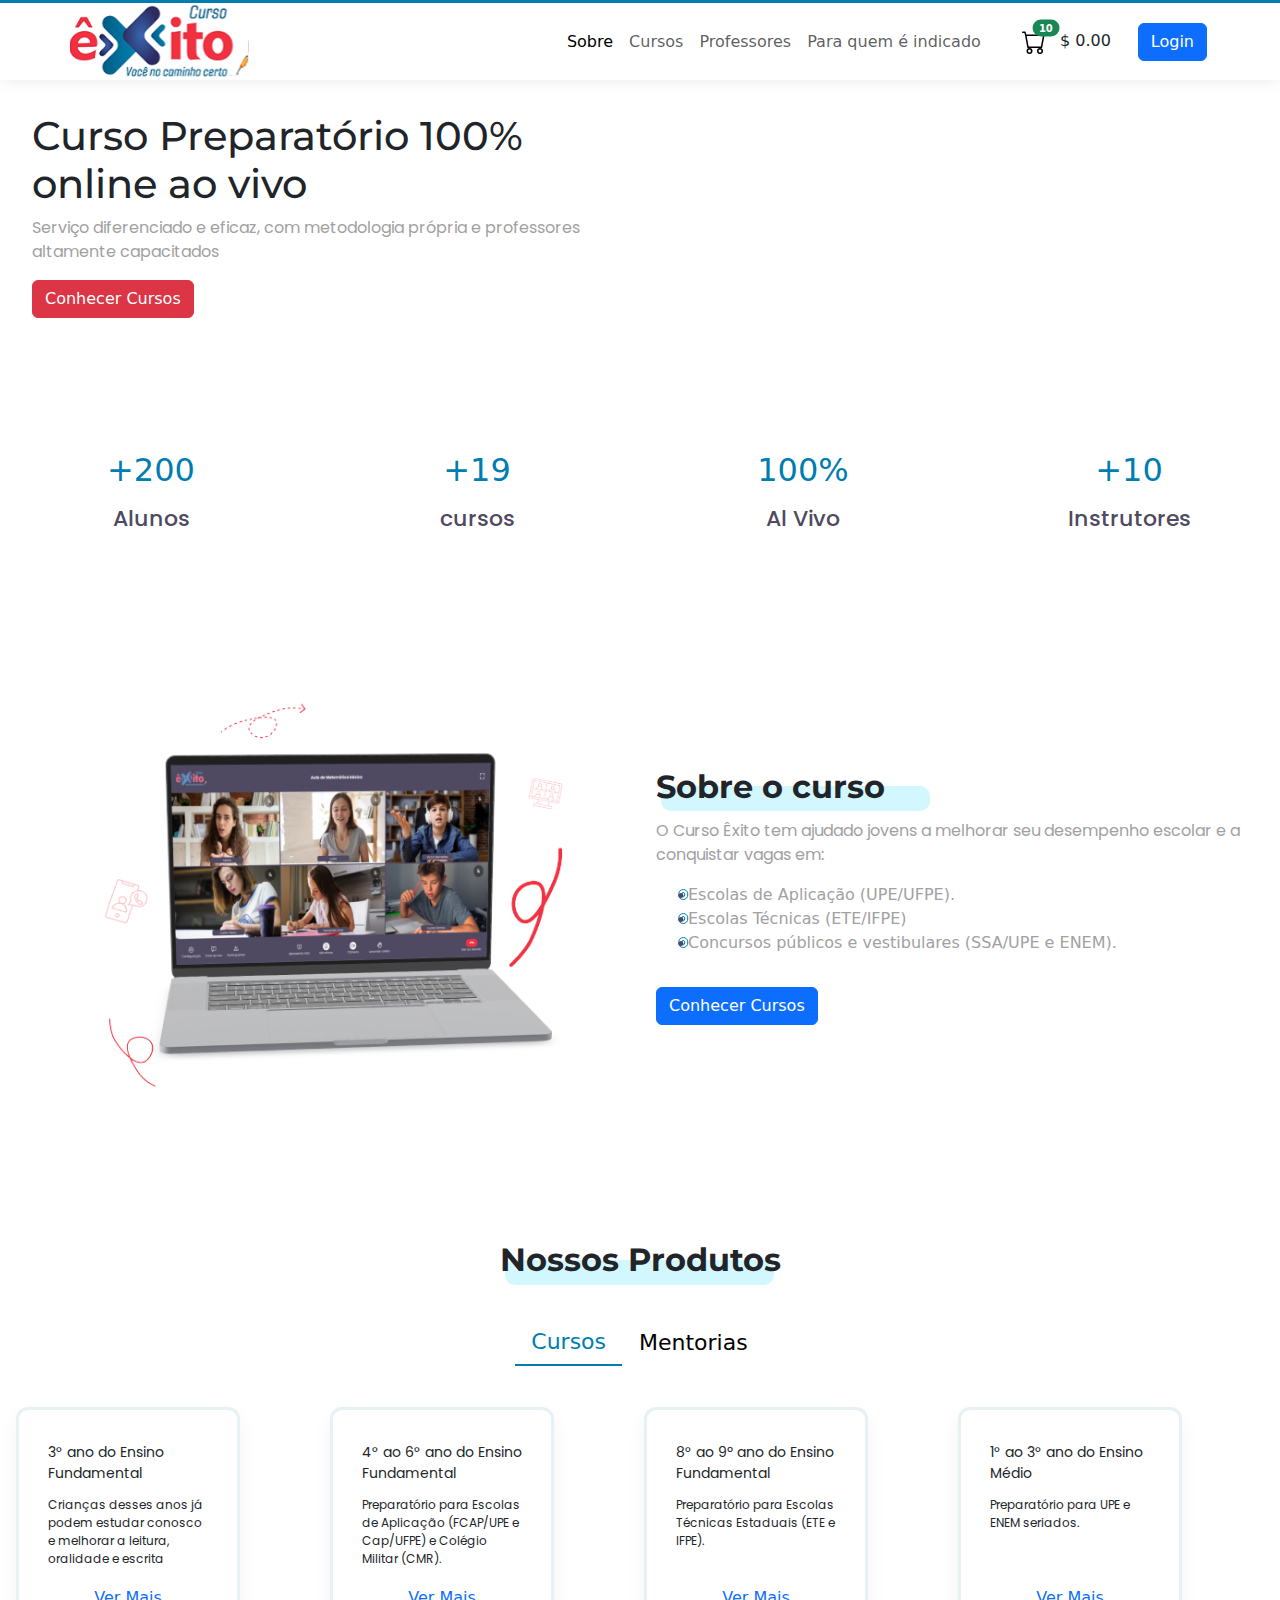
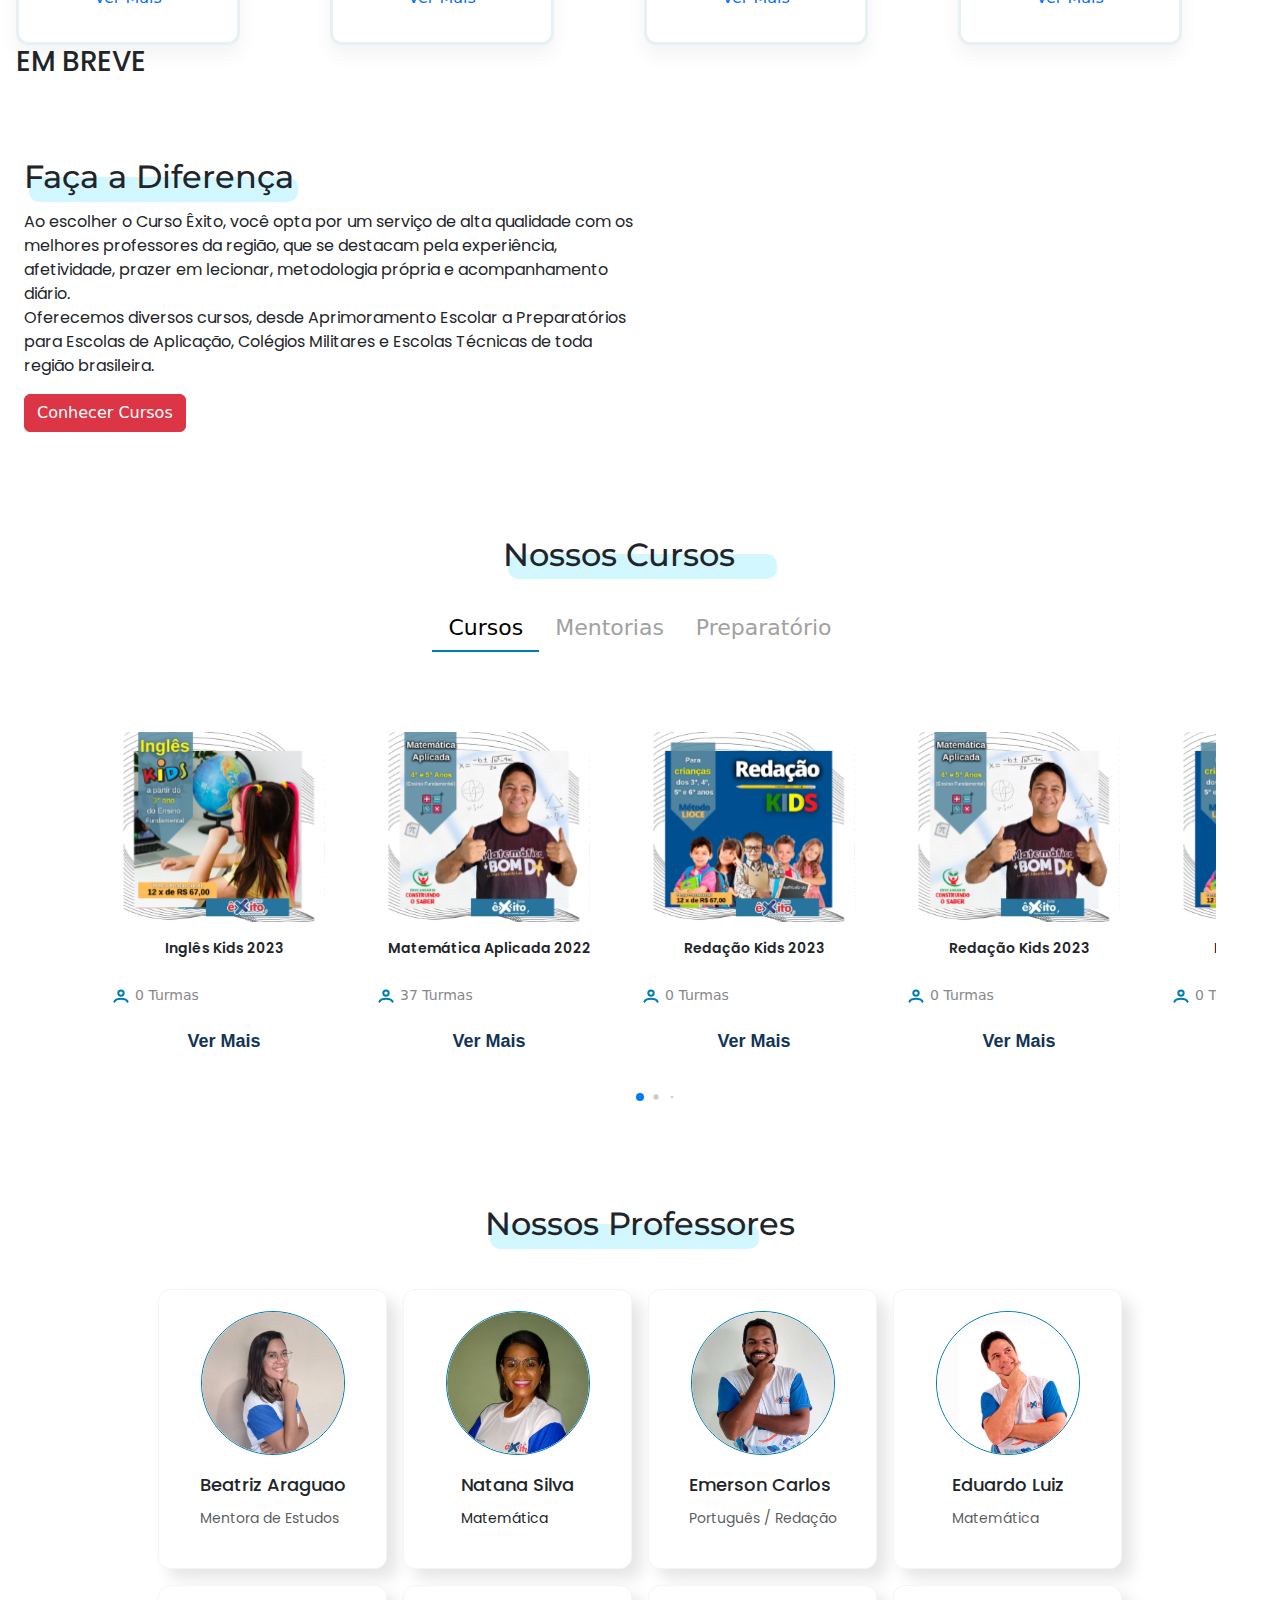
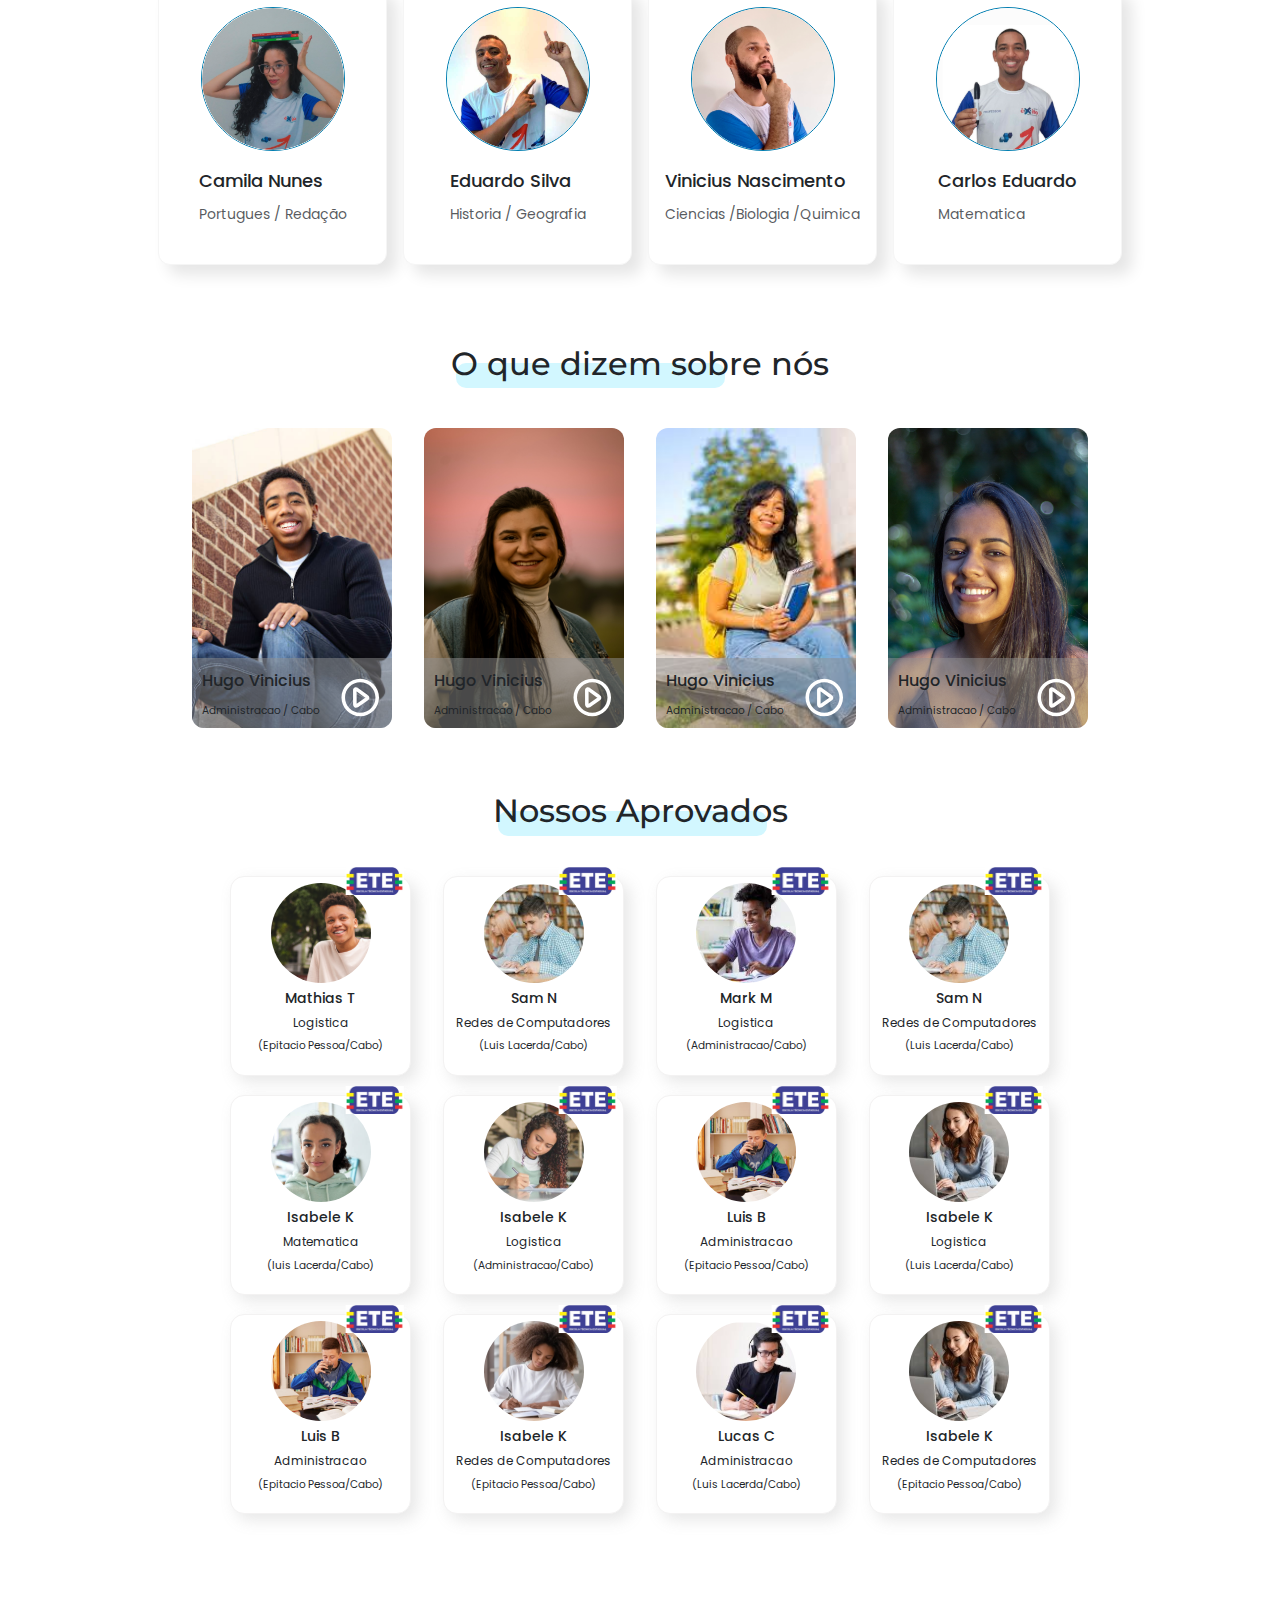
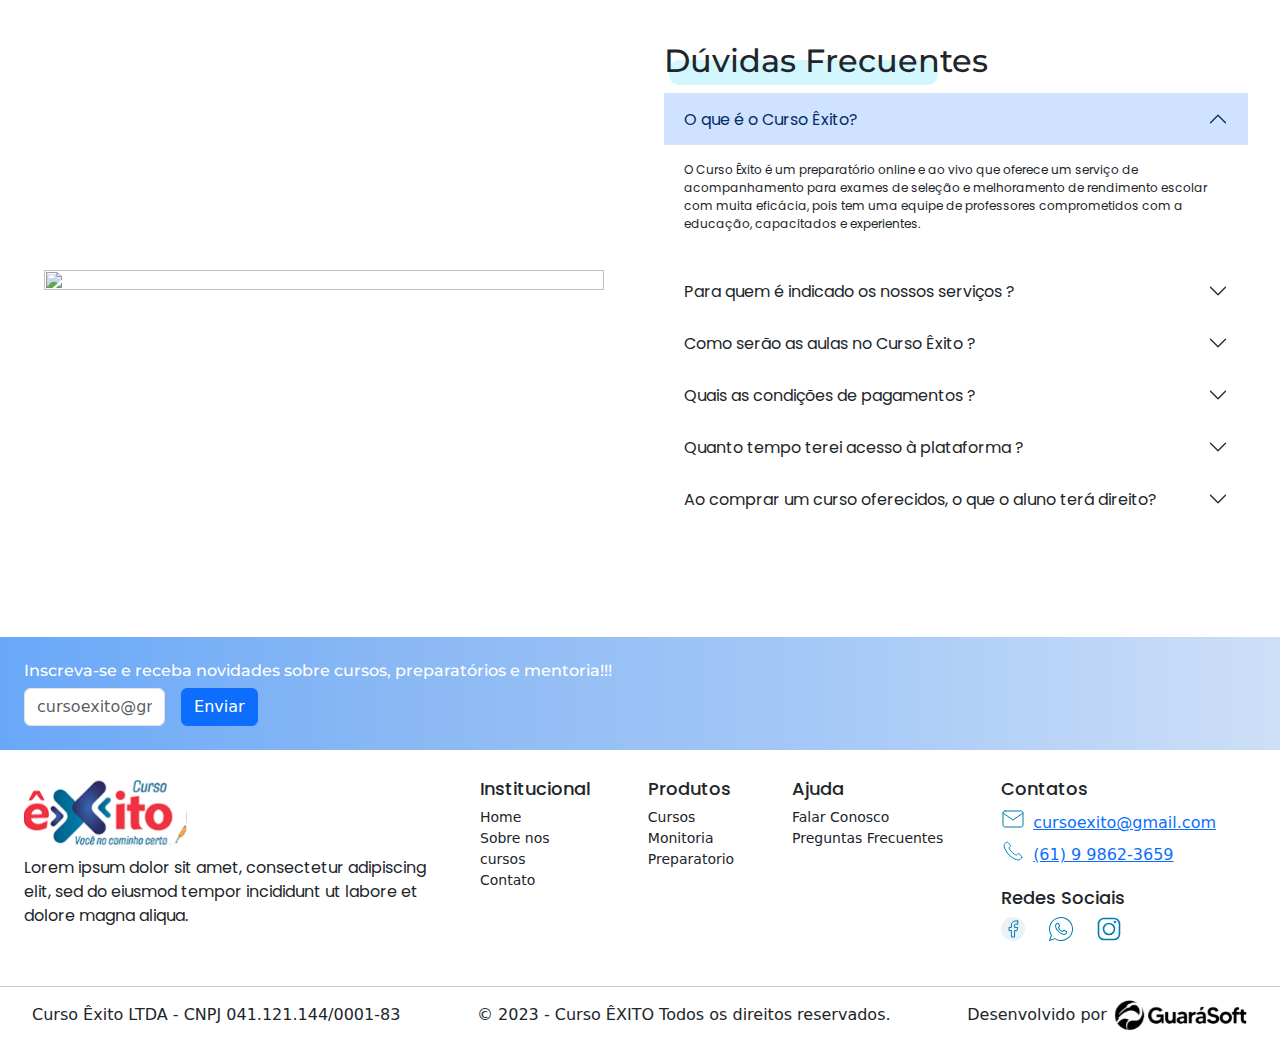
==== commit 2e189c85: "." ====
--- a/index.html
+++ b/index.html
@@ -8,8 +8,7 @@
   <link rel="stylesheet" href="visual/mediaQ.css">
   <link rel="stylesheet" href="visual/mobile.css">
   <!--bootstrap-->
-  <link href="https://cdn.jsdelivr.net/npm/bootstrap@5.3.2/dist/css/bootstrap.min.css" rel="stylesheet"
-    integrity="sha384-T3c6CoIi6uLrA9TneNEoa7RxnatzjcDSCmG1MXxSR1GAsXEV/Dwwykc2MPK8M2HN" crossorigin="anonymous">
+  <link href="https://cdn.jsdelivr.net/npm/bootstrap@5.3.3/dist/css/bootstrap.min.css" rel="stylesheet" integrity="sha384-QWTKZyjpPEjISv5WaRU9OFeRpok6YctnYmDr5pNlyT2bRjXh0JMhjY6hW+ALEwIH" crossorigin="anonymous">
   <link rel="preconnect" href="https://fonts.googleapis.com">
   <link rel="preconnect" href="https://fonts.gstatic.com" crossorigin>
   <link href="https://fonts.googleapis.com/css2?family=Montserrat:wght@600;700&display=swap" rel="stylesheet">
@@ -143,22 +142,20 @@
           <div class="titles">
             <nav>
               <div class="nav nav-tabs">
-                <a class="nav-item nav-link active" id="cursos-section-four" data-toggle="tab"
-                  href="#cursosNossosProdutos" role="tab" aria-controls="cursosNossosProdutos" aria-selected="true">
-                  <h3>Cursos</h3>
-                </a>
-                <a class="nav-item nav-link" id="mentorias-section-four" data-toggle="tab"
-                  href="#mentoriasNossosProdutos" role="tab" aria-controls="mentoriasNossosProdutos"
-                  aria-selected="false">
-                  <h3>Mentorias</h3>
-                </a>
+                <ul class="nav nav-pills mb-3" id="pills-tab" role="tablist">
+                  <li class="nav-item" role="presentation">
+                    <button class="nav-link active bg-transparent" id="cursos-section-four" data-bs-toggle="pill" data-bs-target="#cursosNossosProdutos" type="button" role="tab" aria-controls="cursosNossosProdutos" aria-selected="true">Cursos</button>
+                  </li>
+                  <li class="nav-item" role="presentation">
+                    <button class="nav-link bg-transparent" id="mentorias-section-four" data-bs-toggle="pill" data-bs-target="#mentoriasNossosProdutos" type="button" role="tab" aria-controls="mentoriasNossosProdutos" aria-selected="false">Mentorias</button>
+                  </li>
+                </ul>
               </div>
             </nav>
           </div>
           <!-- conteudo das divs -->
           <div class="tab-content">
-            <div id="cursosNossosProdutos" class="tab-pane fade show active" role="tabpanel"
-              aria-labelledby="cursos-section-four">
+            <div class="tab-pane fade show active" id="cursosNossosProdutos" role="tabpanel" aria-labelledby="cursos-section-four">
               <div class="card card-cursos-nossos-produtos">
                 <h4>3° ano do Ensino Fundamental</h4>
                 <p>Crianças desses anos já podem estudar conosco e melhorar a leitura, oralidade e escrita</p>
@@ -183,11 +180,10 @@
                 <a class="card-link" href="#">Ver Mais</a>
               </div>
             </div>
-            <div id="mentoriasNossosProdutos" class="tab-pane fade" role="tabpanel" aria-labelledby="mentoria">
-              <h3>Ola</h3>
-            </div>
-          </div>
-
+            <div class="tab-pane fade show active" id="mentoriasNossosProdutos" role="tabpanel" aria-labelledby="mentorias-section-four">
+              <h3>EM BREVE</h3>
+            </div>
+          </div>
       </section>
       <section>
         <div id="five">
@@ -212,24 +208,25 @@
 
       </section>
       <section>
-
         <div id="six">
           <h2>Nossos Cursos</h2>
-
           <div class="subtitles">
             <nav>
               <div class="nav-subtitles">
-                <a class="nav-item nav-link active" id="cursosTitles" data-toggle="tab" href="#cursos-carrousel"
-                  role="tab" aria-controls="nav-home" aria-selected="true">Cursos</a>
-                <a class="nav-item nav-link" id="mentoriasTitles" data-toggle="tab" href="#mentorias-carrousel"
-                  role="tab" aria-controls="nav-profile" aria-selected="false">Mentorias</a>
-                <a class="nav-item nav-link" id="preparatorioTitles" data-toggle="tab" href="#preparatorio-carrousel"
-                  role="tab" aria-controls="nav-contact" aria-selected="false">Preparatório</a>
+                <ul class="nav nav-pills mb-3" id="pills-tab" role="tablist">
+                  <li class="nav-item" role="presentation">
+                    <button class="nav-link active bg-transparent" id="cursosTitles" data-bs-toggle="pill" data-bs-target="#cursos-carrousel" type="button" role="tab" aria-controls="cursos-carrousel" aria-selected="true">Cursos</button>
+                  </li>
+                  <li class="nav-item" role="presentation">
+                    <button class="nav-link bg-transparent" id="mentoriasTitles" data-bs-toggle="pill" data-bs-target="#mentorias-carrousel" type="button" role="tab" aria-controls="mentorias-carrousel" aria-selected="false">Mentorias</button>
+                  </li>
+                  <li class="nav-item" role="presentation">
+                    <button class="nav-link bg-transparent" id="preparatorioTitles" data-bs-toggle="pill" data-bs-target="#preparatorio-carrousel" type="button" role="tab" aria-controls="preparatorio-carrousel" aria-selected="false">Preparatório</button>
+                  </li>
+                </ul>
               </div>
             </nav>
-
-          </div>
-
+          </div>
           <!-- conteudo das divs -->
           <div class="tab-content" id="nav-tabContent">
             <!-- primera div Cursos -->
@@ -349,19 +346,17 @@
                   <div class="swiper-button-prev swiper-navBtn"></div>
                   <div class="swiper-pagination"></div>
                 </div>
-
               </div>
             </div>
             <!-- div para mentoria -->
             <div class="tab-pane fade" id="mentorias-carrousel" role="tabpanel" aria-labelledby="mentoriasTitles">
-
               <div class="mentoria">
-                <h2>Olá</h2>
+                <h1>EM BREVE</h1>
               </div>
             </div>
             <!-- div para preparatorio -->
             <div class="tab-pane fade" id="preparatorio-carrousel" role="tabpanel" aria-labelledby="preparatorioTitles">
-              <h1>hi hi hi</h1>
+              <h1>EM BREVE</h1>
             </div>
           </div>
 
@@ -663,7 +658,7 @@
                 <div id="collapseTwo" class="accordion-collapse collapse" aria-labelledby="headingTwo"
                   data-bs-parent="#accordionExample">
                   <div class="accordion-body">
-                    vazio
+                    EM BREVE
                   </div>
                 </div>
               </div>
@@ -677,7 +672,7 @@
                 <div id="collapseThree" class="accordion-collapse collapse" aria-labelledby="headingThree"
                   data-bs-parent="#accordionExample">
                   <div class="accordion-body">
-                    vazio
+                    EM BREVE
                   </div>
                 </div>
               </div>
@@ -691,7 +686,7 @@
                 <div id="collapseFour" class="accordion-collapse collapse" aria-labelledby="headingFour"
                   data-bs-parent="#accordionExample">
                   <div class="accordion-body">
-                    vazio
+                    EM BREVE
                   </div>
                 </div>
               </div>
@@ -705,7 +700,7 @@
                 <div id="collapseFive" class="accordion-collapse collapse" aria-labelledby="headingFive"
                   data-bs-parent="#accordionExample">
                   <div class="accordion-body">
-                    vazio
+                    EM BREVE
                   </div>
                 </div>
               </div>
@@ -719,7 +714,7 @@
                 <div id="collapseSix" class="accordion-collapse collapse" aria-labelledby="headingSix"
                   data-bs-parent="#accordionExample">
                   <div class="accordion-body">
-                    vazio
+                    EM BREVE
                   </div>
                 </div>
               </div>
@@ -889,18 +884,10 @@
   <script src="./scripts/script.js"></script>
   <script src="/scripts/stars.js"></script>
   <script src="scripts/index.js"></script>
-  <script src="https://code.jquery.com/jquery-3.2.1.slim.min.js"
-    integrity="sha384-KJ3o2DKtIkvYIK3UENzmM7KCkRr/rE9/Qpg6aAZGJwFDMVNA/GpGFF93hXpG5KkN"
-    crossorigin="anonymous"></script>
   <script src="https://cdn.jsdelivr.net/npm/popper.js@1.12.9/dist/umd/popper.min.js"
     integrity="sha384-ApNbgh9B+Y1QKtv3Rn7W3mgPxhU9K/ScQsAP7hUibX39j7fakFPskvXusvfa0b4Q"
     crossorigin="anonymous"></script>
-  <script src="https://cdn.jsdelivr.net/npm/bootstrap@5.3.3/dist/js/bootstrap.bundle.min.js"
-    integrity="sha384-YvpcrYf0tY3lHB60NNkmXc5s9fDVZLESaAA55NDzOxhy9GkcIdslK1eN7N6jIeHz"
-    crossorigin="anonymous"></script>
-  <script src="https://cdn.jsdelivr.net/npm/bootstrap@4.0.0/dist/js/bootstrap.min.js"
-    integrity="sha384-JZR6Spejh4U02d8jOt6vLEHfe/JQGiRRSQQxSfFWpi1MquVdAyjUar5+76PVCmYl"
-    crossorigin="anonymous"></script>
+    <script src="https://cdn.jsdelivr.net/npm/bootstrap@5.3.3/dist/js/bootstrap.bundle.min.js" integrity="sha384-YvpcrYf0tY3lHB60NNkmXc5s9fDVZLESaAA55NDzOxhy9GkcIdslK1eN7N6jIeHz" crossorigin="anonymous"></script>
   <script src="https://code.jquery.com/jquery-3.7.1.min.js"
     integrity="sha256-/JqT3SQfawRcv/BIHPThkBvs0OEvtFFmqPF/lYI/Cxo=" crossorigin="anonymous"></script>
 </body>
--- a/visual/styles.css
+++ b/visual/styles.css
@@ -219,117 +219,7 @@
   align-items: center;
   justify-content: space-between;
 }
-#four .tab-content {
-  width: 100%;
-}
-#cursosNossosProdutos {
-  align-items: center;
-  display: grid;
-  gap: 0.5rem;
-  flex-shrink: 0;
-  grid-template-columns: 1fr 1fr 1fr 1fr;
-  justify-content: space-between;
-}
-#four .card-cursos-nossos-produtos {
-  display: flex;
-  width: 14rem;
-  height: max-content;
-  padding: 2rem 1.8rem;
-  flex-direction: column;
-  align-items: center;
-  gap: 0.25rem;
-  border-radius: 12px;
-  border: 3px solid rgba(24, 113, 148, 0.1);
-  box-shadow: 0px 10px 20px 0px rgba(0, 0, 0, 0.05);
-}
-#four .card-cursos-nossos-produtos:hover {
-  color: #007db0;
-  border: 1px solid rgba(0, 125, 176, 0.1);
-  background: rgba(0, 125, 176, 0.1);
-  box-shadow: 0px 10px 20px 0px rgba(0, 0, 0, 0.2);
-  transition: 20ms;
-}
-#four a:hover {
-  background-color: #007db0;
-  color: #ffffff;
-  padding: 0.5rem 1rem;
-  border-radius: 12px;
-  transition: 20ms;
-}
-#four h4 {
-  font-size: 14px;
-  font-style: normal;
-  font-weight: 400;
-  line-height: normal;
-}
-#four p {
-  font-size: 12px;
-  font-style: normal;
-  font-weight: 400;
-  line-height: normal;
-  height: 70px;
-}
-#four a {
-  text-decoration: none;
-}
-#five {
-  width: 100%;
-  margin: 0 auto;
-  display: flex;
-  align-items: center;
-  padding: 1.5rem;
-  margin-top: 2rem;
-  gap: 0.5rem;
-}
-#text-five,
-#img-five-container {
-  width: 50%;
-}
-#text-five-content {
-  width: 100%;
-}
-.text-five h2 {
-  font-weight: 700;
-  margin-bottom: 2.5rem;
-}
-.text-five p {
-  color: #a1a1a1;
-  font-size: 16px;
-  font-style: normal;
-  font-weight: 400;
-  line-height: normal;
-}
-#img-five {
-  width: 100%;
-}
-#six {
-  display: flex;
-  width: 100%;
-  align-items: center;
-  justify-content: center;
-  gap: 1rem;
-  margin: 3rem 0;
-  flex-direction: column;
-  height: auto;
-  padding: 2rem;
-}
-#six nav .nav-link:hover {
-  color: #000;
-}
-#six .subtitles .nav-subtitles {
-  align-items: center;
-  justify-content: center;
-  gap: 2rem;
-  display: flex;
-}
-.subtitles a {
-  display: inline-flex;
-  color: #a1a1a1;
-  position: relative;
-  font-weight: 500;
-  font-size: 22px;
-}
-.subtitles a::after {
+.titles button::after {
   position: absolute;
   content: "";
   height: 2px;
@@ -339,7 +229,142 @@
   left: 0;
   bottom: 0;
 }
-.subtitles a.active::after {
+.titles button.active::after {
+  width: 100%;
+}
+#four .tab-content {
+  width: 100%;
+}
+#cursosNossosProdutos {
+  align-items: center;
+  display: grid;
+  gap: 0.5rem;
+  flex-shrink: 0;
+  grid-template-columns: 1fr 1fr 1fr 1fr;
+  justify-content: space-between;
+}
+#four .card-cursos-nossos-produtos {
+  display: flex;
+  width: 14rem;
+  height: max-content;
+  padding: 2rem 1.8rem;
+  flex-direction: column;
+  align-items: center;
+  gap: 0.25rem;
+  border-radius: 12px;
+  border: 3px solid rgba(24, 113, 148, 0.1);
+  box-shadow: 0px 10px 20px 0px rgba(0, 0, 0, 0.05);
+}
+#four .card-cursos-nossos-produtos:hover {
+  color: #007db0;
+  border: 1px solid rgba(0, 125, 176, 0.1);
+  background: rgba(0, 125, 176, 0.1);
+  box-shadow: 0px 10px 20px 0px rgba(0, 0, 0, 0.2);
+  transition: 20ms;
+}
+#four a:hover {
+  background-color: #007db0;
+  color: #ffffff;
+  padding: 0.5rem 1rem;
+  border-radius: 12px;
+  transition: 20ms;
+}
+#four h4 {
+  font-size: 14px;
+  font-style: normal;
+  font-weight: 400;
+  line-height: normal;
+}
+#four p {
+  font-size: 12px;
+  font-style: normal;
+  font-weight: 400;
+  line-height: normal;
+  height: 70px;
+}
+#four a {
+  text-decoration: none;
+}
+#five {
+  width: 100%;
+  margin: 0 auto;
+  display: flex;
+  align-items: center;
+  padding: 1.5rem;
+  margin-top: 2rem;
+  gap: 0.5rem;
+}
+#text-five,
+#img-five-container {
+  width: 50%;
+}
+#text-five-content {
+  width: 100%;
+}
+.text-five h2 {
+  font-weight: 700;
+  margin-bottom: 2.5rem;
+}
+.text-five p {
+  color: #a1a1a1;
+  font-size: 16px;
+  font-style: normal;
+  font-weight: 400;
+  line-height: normal;
+}
+#img-five {
+  width: 100%;
+}
+#six {
+  display: flex;
+  width: 100%;
+  align-items: center;
+  justify-content: center;
+  gap: 1rem;
+  margin: 3rem 0;
+  flex-direction: column;
+  height: auto;
+  padding: 2rem;
+}
+#six nav .nav-link:hover {
+  color: #000;
+}
+#six .subtitles .nav-subtitles {
+  align-items: center;
+  justify-content: center;
+  gap: 2rem;
+  display: flex;
+}
+.subtitles button, .titles button{
+  display: inline-flex;
+  color: #a1a1a1;
+  position: relative;
+  font-weight: 500;
+  font-size: 22px;
+  background-color: rgb(168, 168, 103);
+}
+div.titles nav div.nav-tabs .nav-link.active{
+  border-bottom: 0;
+  border: 0;
+  border-radius: 0%;
+}
+.nav-pills .nav-item .nav-link.active{
+  color: #000;
+}
+.nav-pills .nav-link.active, .nav-pills .show>.nav-link{
+background-color: transparent;
+}
+.subtitles button::after {
+  position: absolute;
+  content: "";
+  height: 2px;
+  width: 0%;
+  background-color: #007db0;
+  transition: 800ms;
+  left: 0;
+  bottom: 0;
+}
+.subtitles button.active::after {
   width: 100%;
 }
 #six #nav-tabContent {
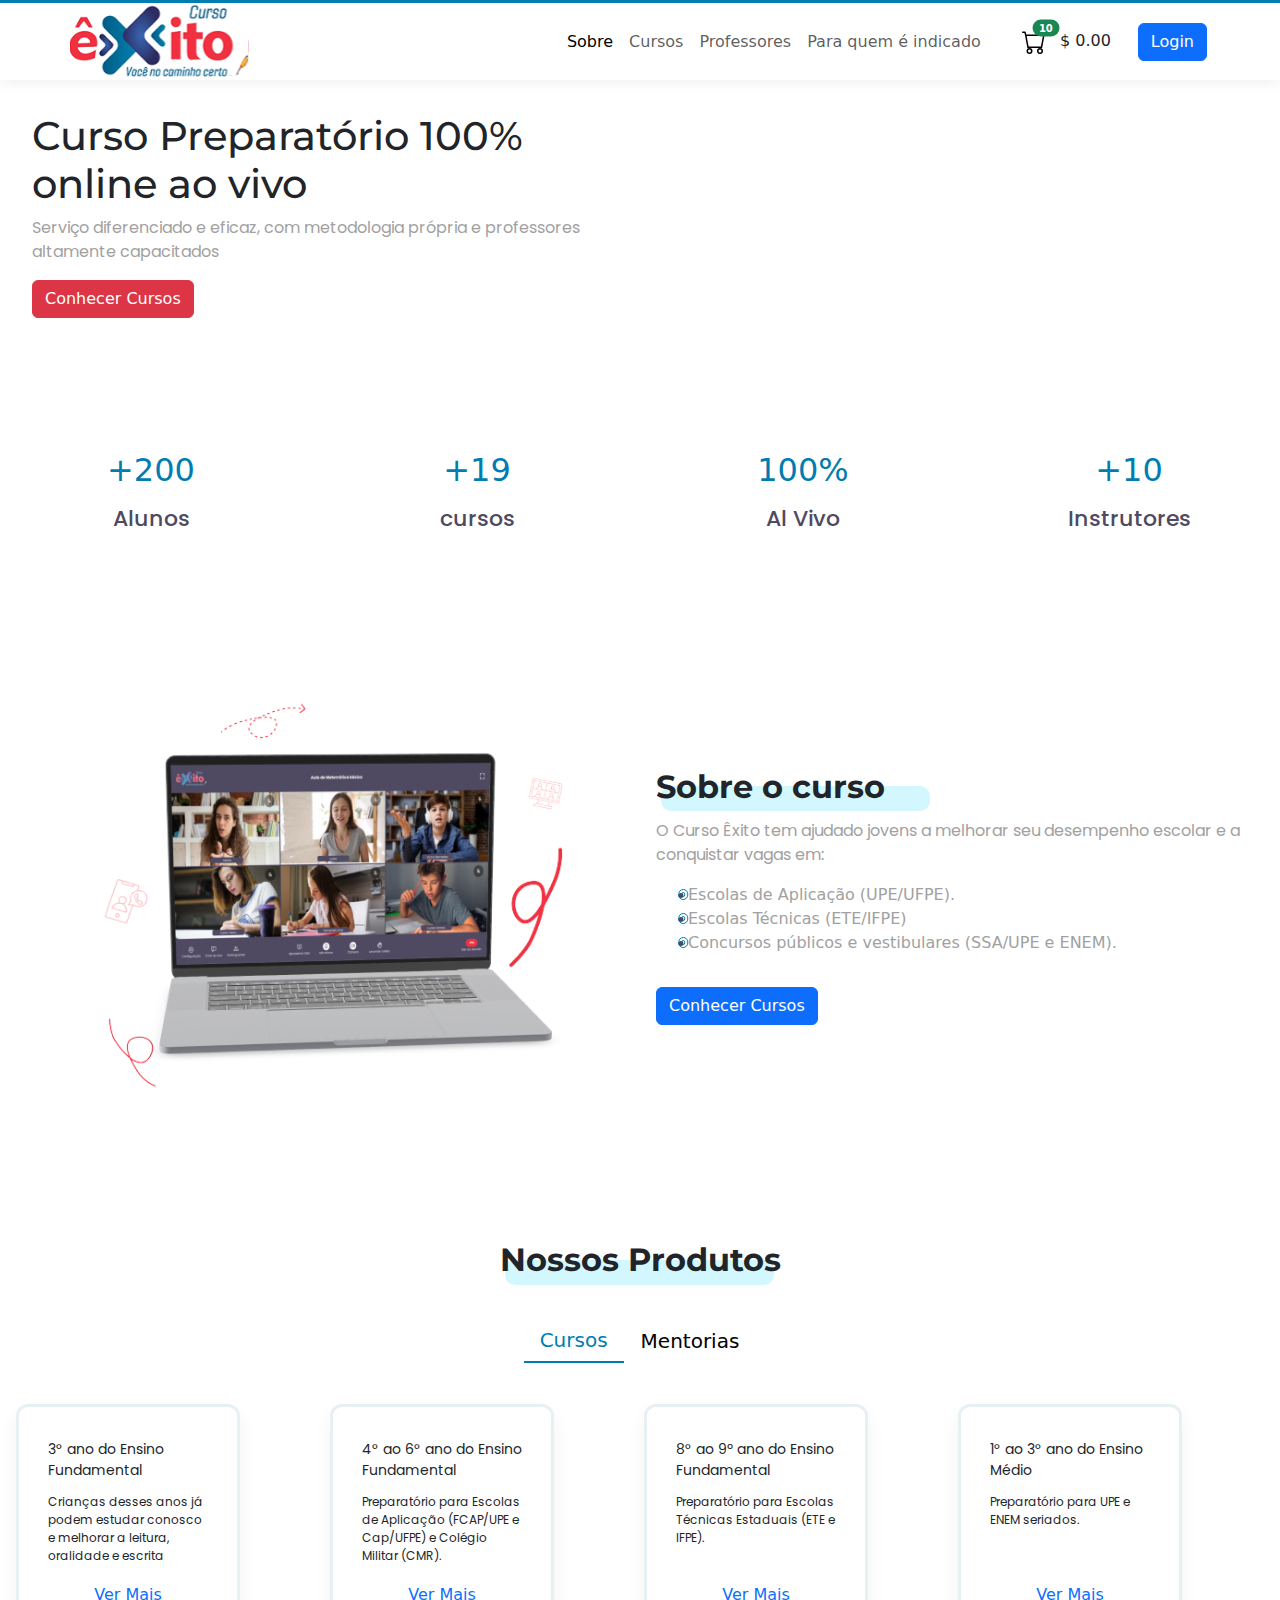
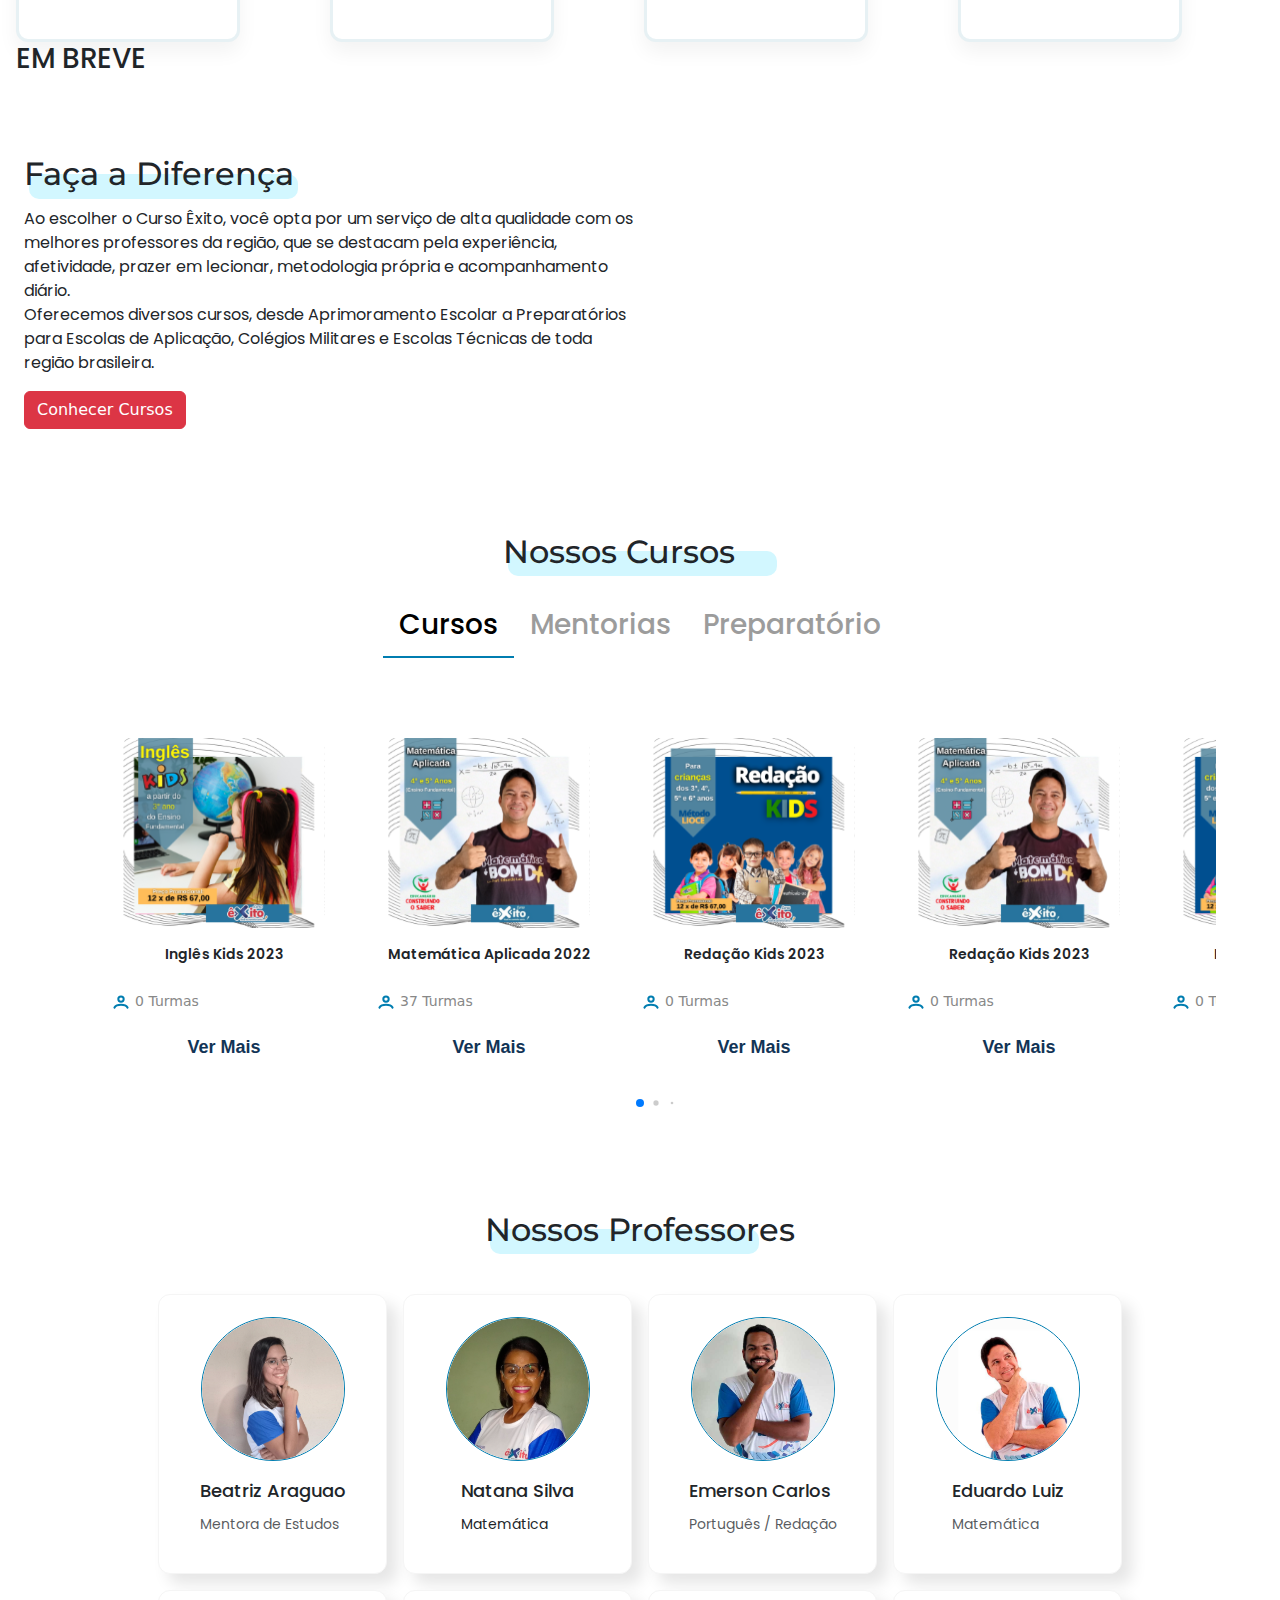
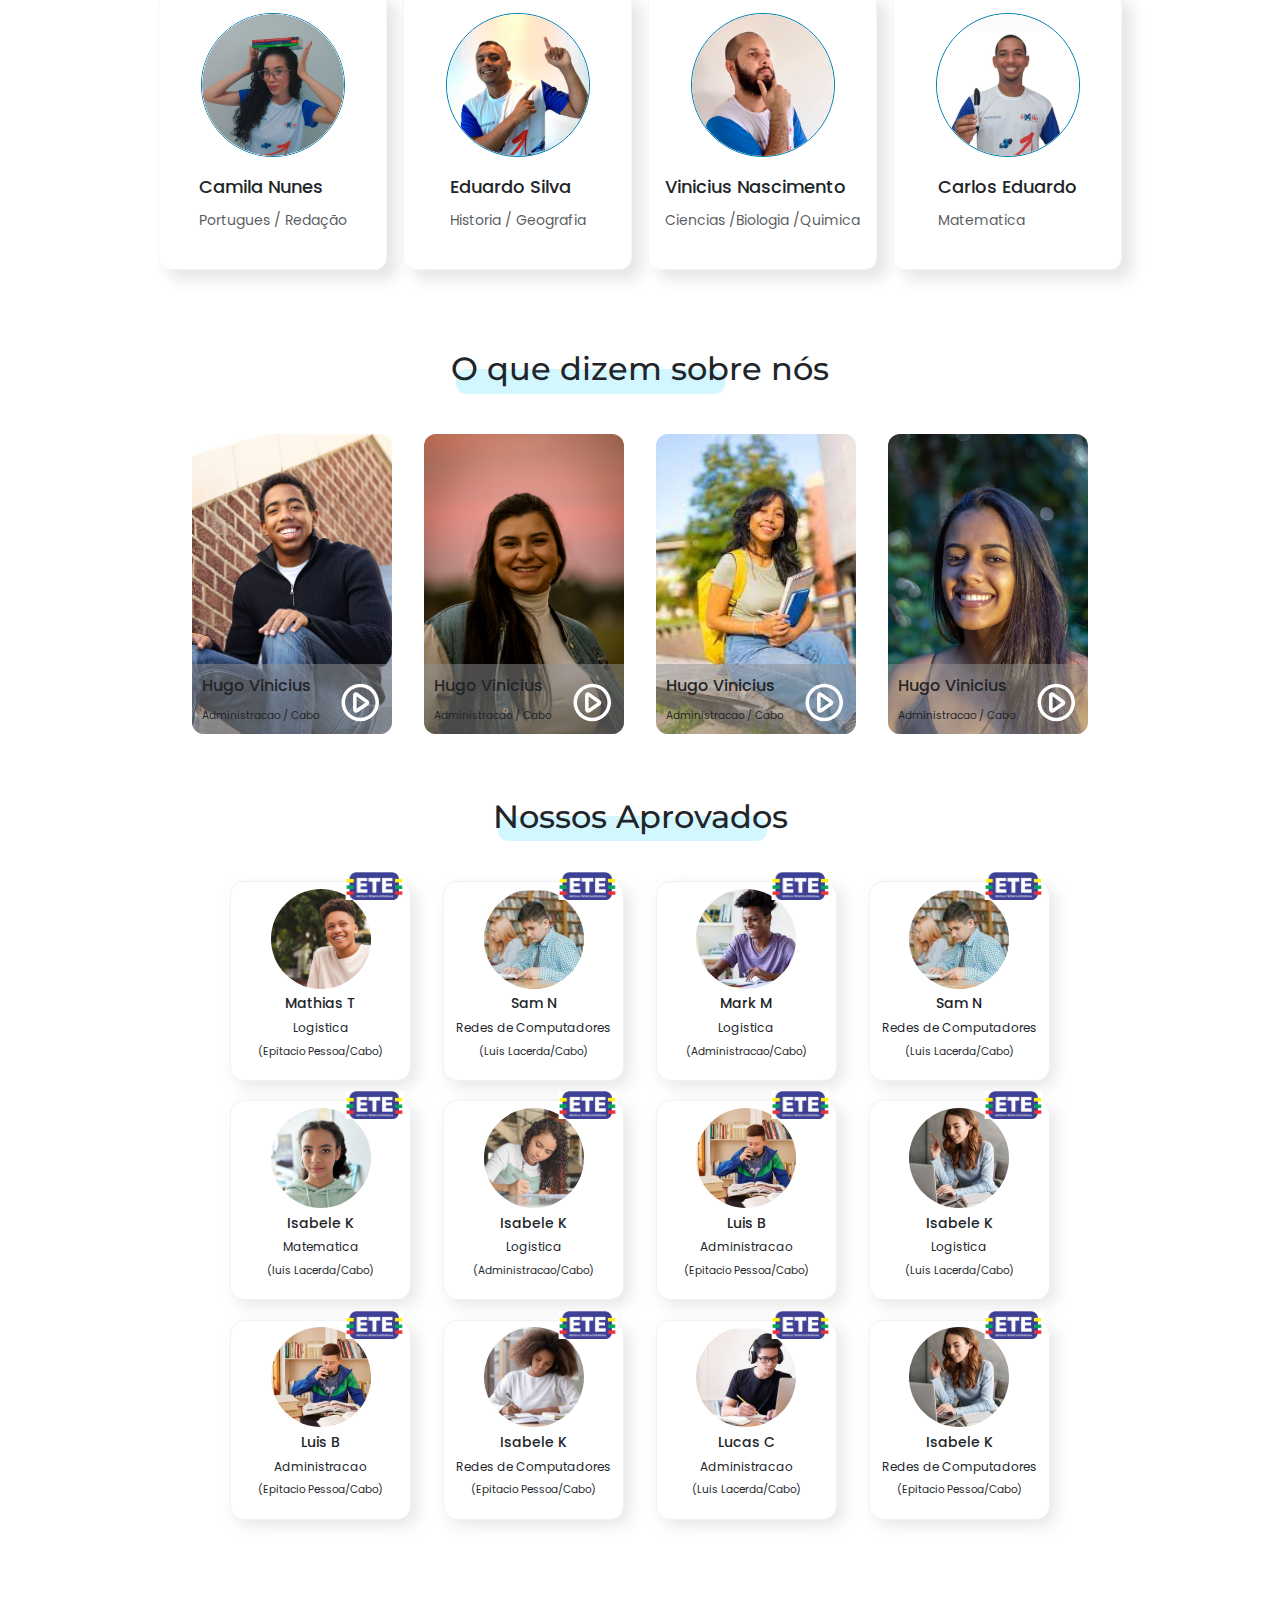
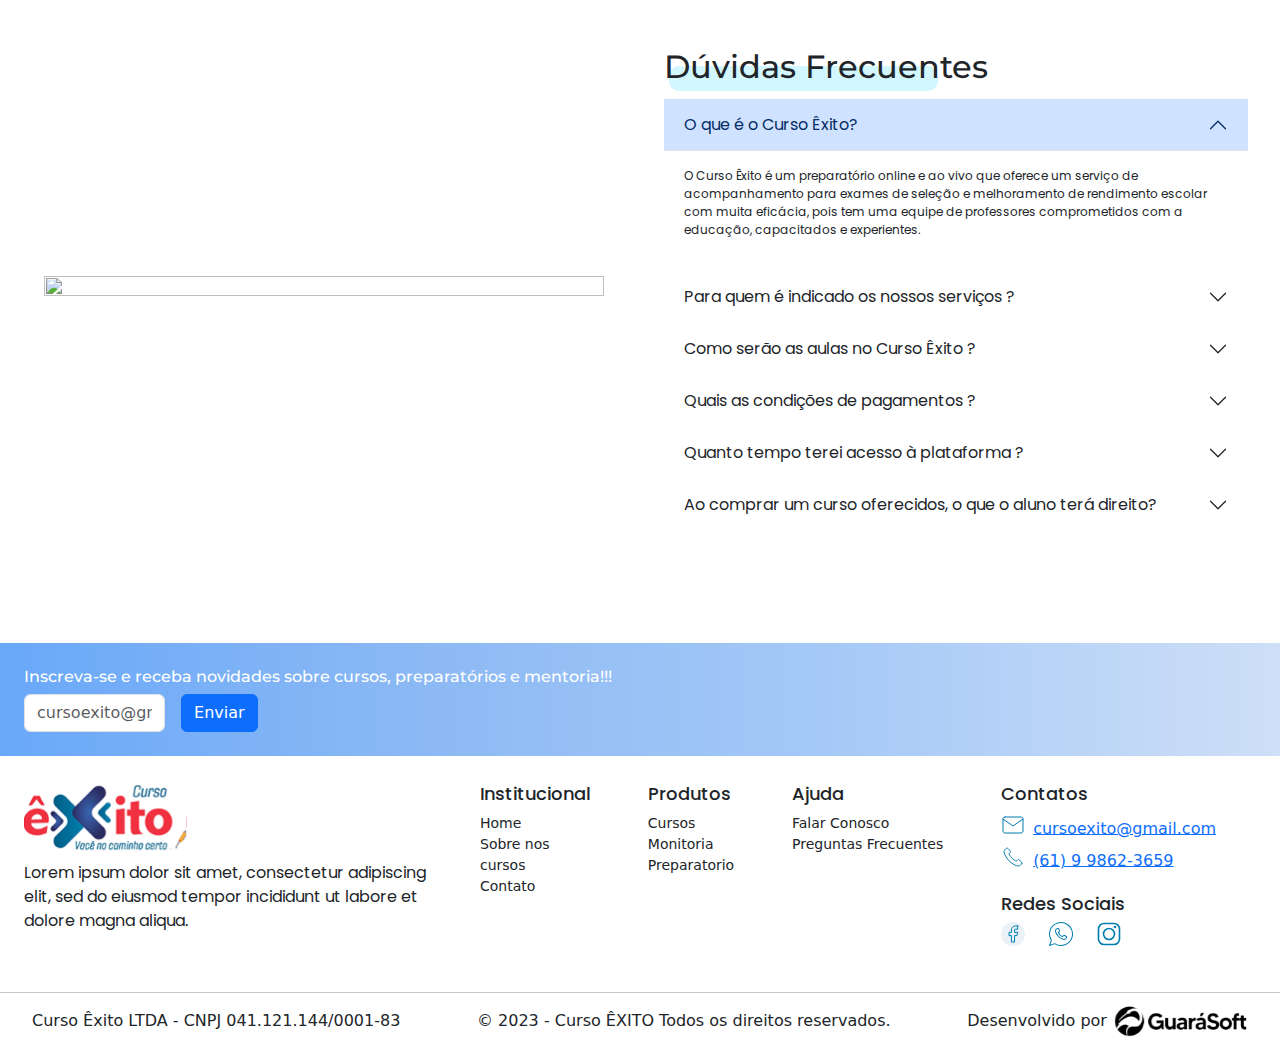
==== commit 6b1a38d8: "ATUALICANDO TBS" ====
--- a/index.html
+++ b/index.html
@@ -215,13 +215,13 @@
               <div class="nav-subtitles">
                 <ul class="nav nav-pills mb-3" id="pills-tab" role="tablist">
                   <li class="nav-item" role="presentation">
-                    <button class="nav-link active bg-transparent" id="cursosTitles" data-bs-toggle="pill" data-bs-target="#cursos-carrousel" type="button" role="tab" aria-controls="cursos-carrousel" aria-selected="true">Cursos</button>
+                    <button class="nav-link active bg-transparent" id="cursosTitles" data-bs-toggle="pill" data-bs-target="#cursos-carrousel" type="button" role="tab" aria-controls="cursos-carrousel" aria-selected="true"><h3>Cursos</h3></button>
                   </li>
                   <li class="nav-item" role="presentation">
-                    <button class="nav-link bg-transparent" id="mentoriasTitles" data-bs-toggle="pill" data-bs-target="#mentorias-carrousel" type="button" role="tab" aria-controls="mentorias-carrousel" aria-selected="false">Mentorias</button>
+                    <button class="nav-link bg-transparent" id="mentoriasTitles" data-bs-toggle="pill" data-bs-target="#mentorias-carrousel" type="button" role="tab" aria-controls="mentorias-carrousel" aria-selected="false"><h3>Mentorias</h3></button>
                   </li>
                   <li class="nav-item" role="presentation">
-                    <button class="nav-link bg-transparent" id="preparatorioTitles" data-bs-toggle="pill" data-bs-target="#preparatorio-carrousel" type="button" role="tab" aria-controls="preparatorio-carrousel" aria-selected="false">Preparatório</button>
+                    <button class="nav-link bg-transparent" id="preparatorioTitles" data-bs-toggle="pill" data-bs-target="#preparatorio-carrousel" type="button" role="tab" aria-controls="preparatorio-carrousel" aria-selected="false"><h3>Preparatório</h3></button>
                   </li>
                 </ul>
               </div>
--- a/visual/styles.css
+++ b/visual/styles.css
@@ -337,11 +337,10 @@
 }
 .subtitles button, .titles button{
   display: inline-flex;
-  color: #a1a1a1;
+  color: #9c9c9c;
   position: relative;
   font-weight: 500;
-  font-size: 22px;
-  background-color: rgb(168, 168, 103);
+  font-size: 20px;
 }
 div.titles nav div.nav-tabs .nav-link.active{
   border-bottom: 0;
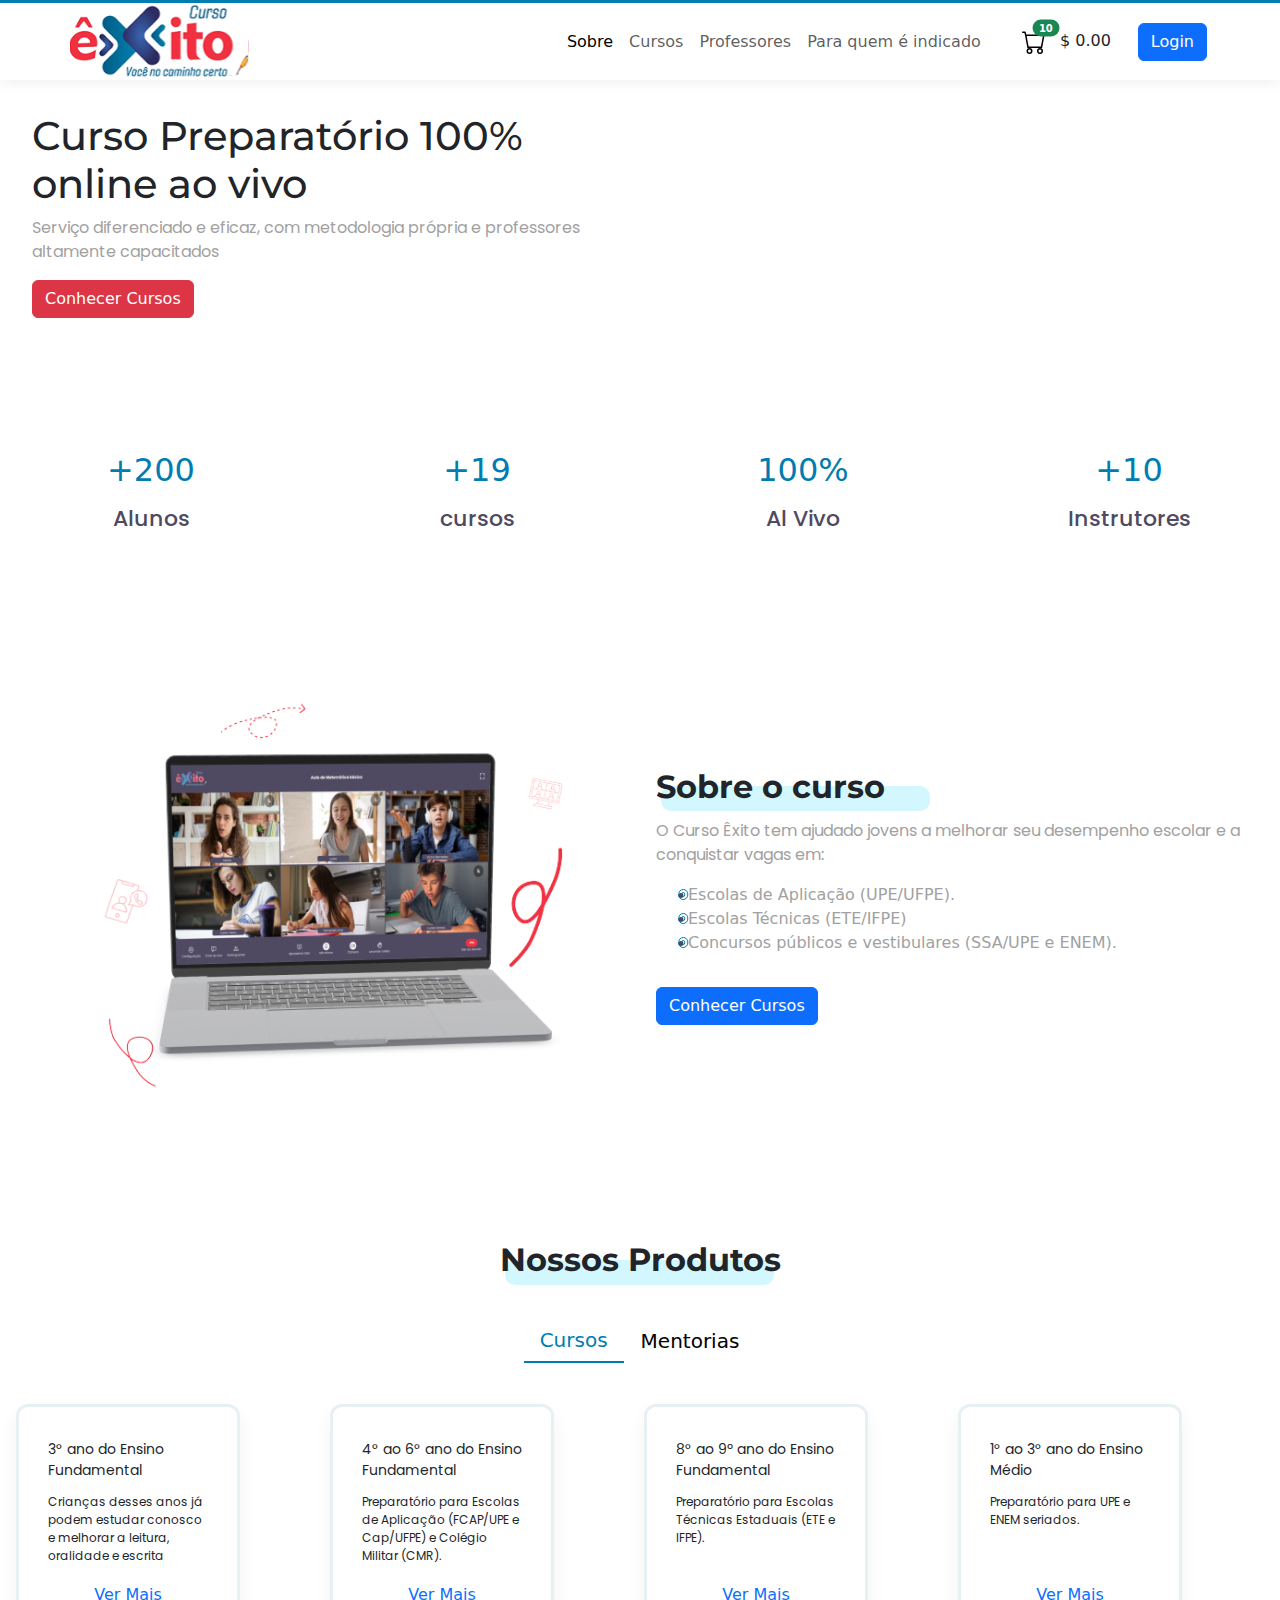
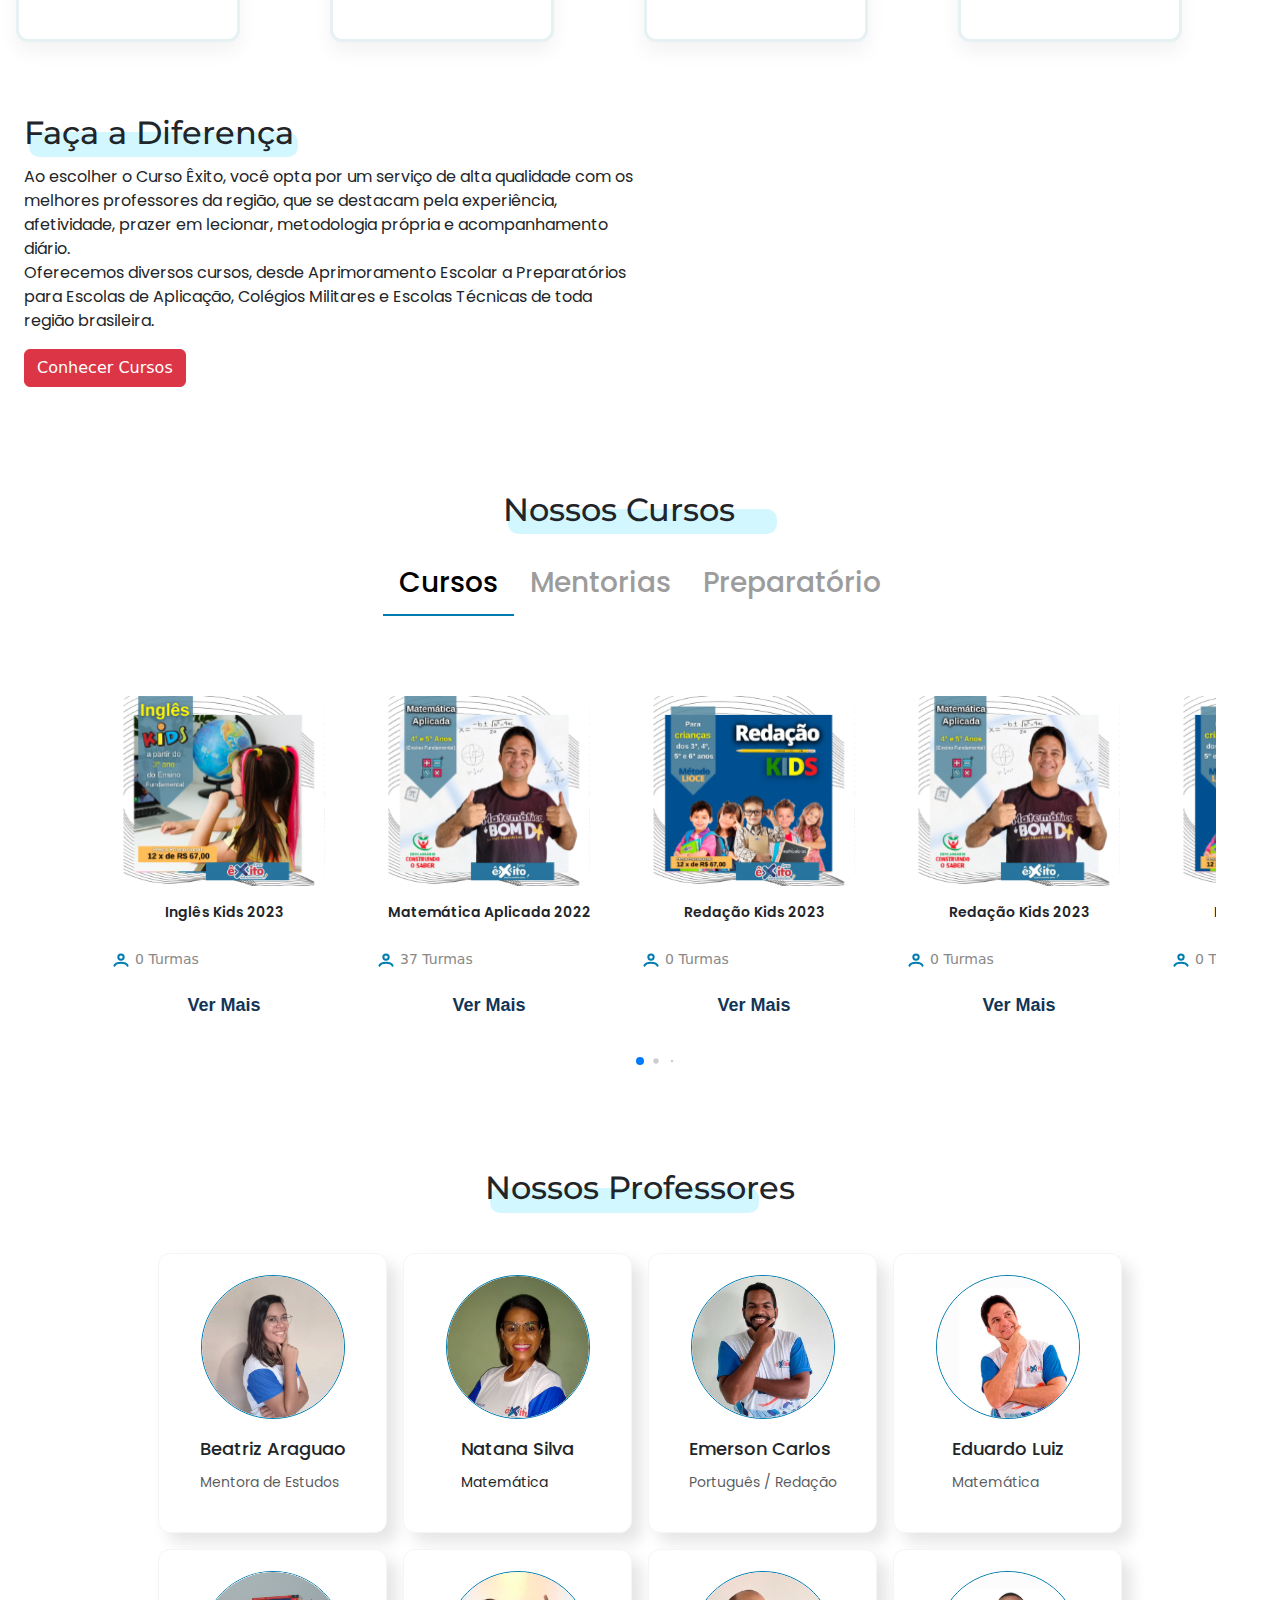
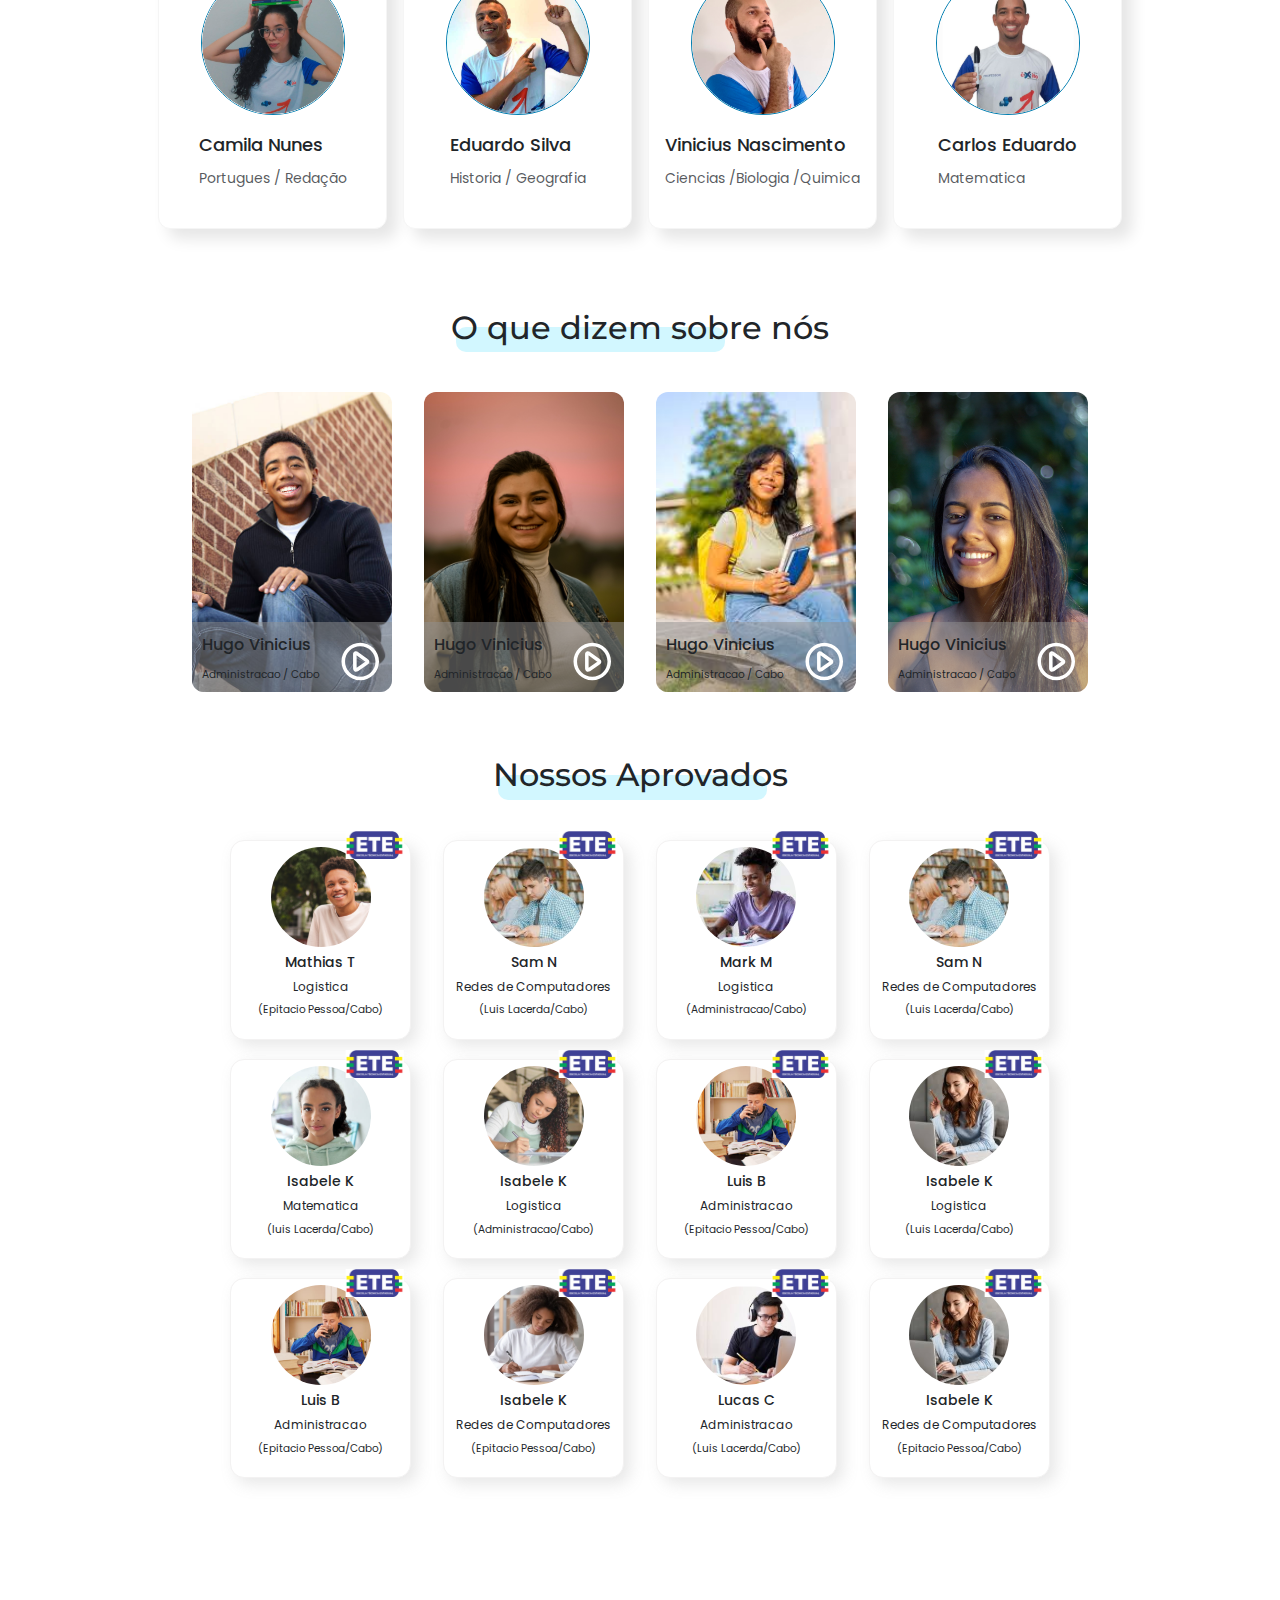
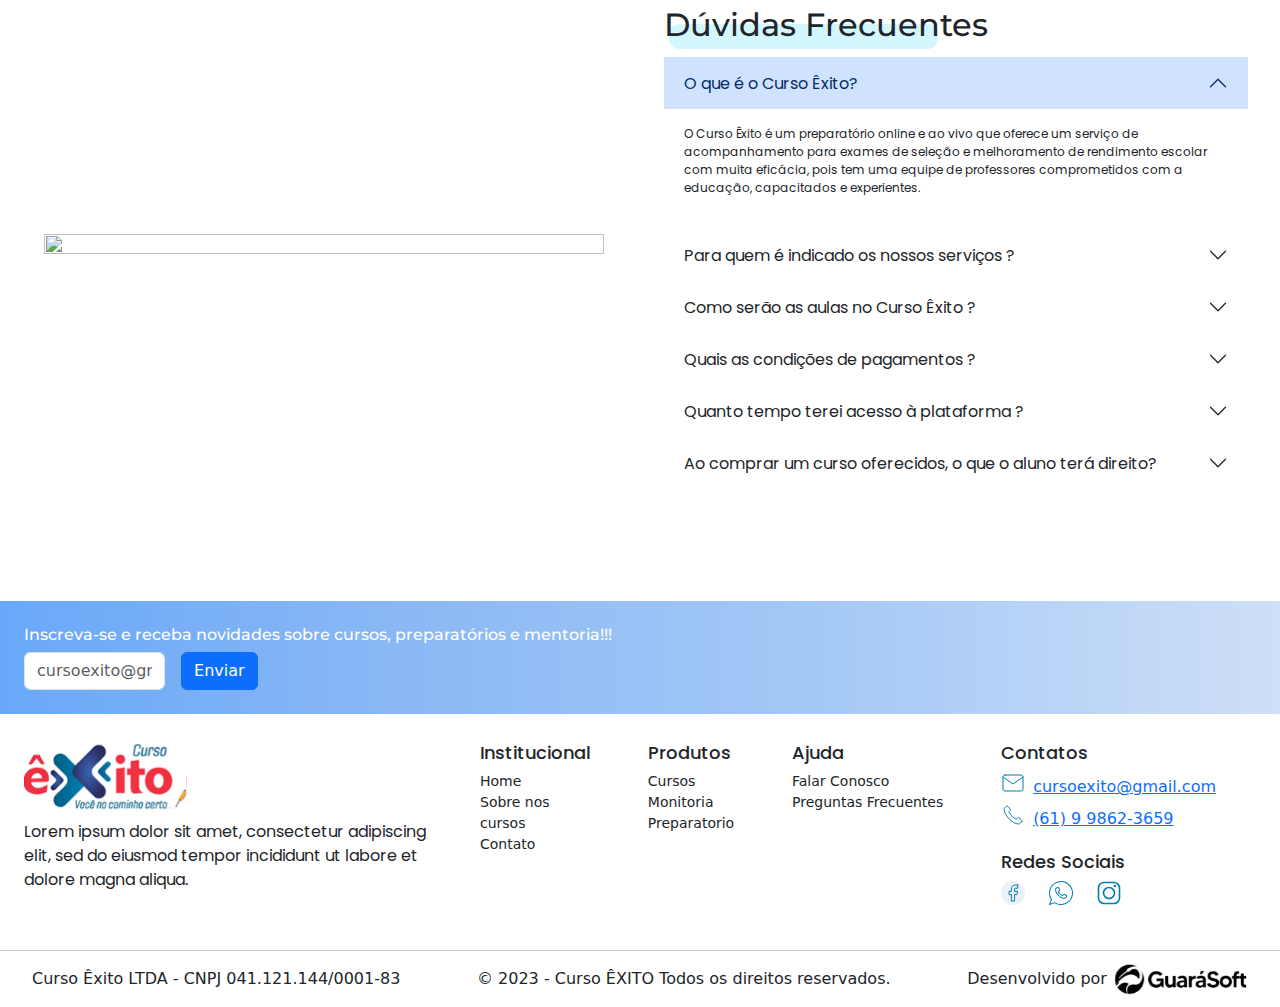
==== commit 0cdb37b4: "." ====
--- a/index.html
+++ b/index.html
@@ -180,7 +180,7 @@
                 <a class="card-link" href="#">Ver Mais</a>
               </div>
             </div>
-            <div class="tab-pane fade show active" id="mentoriasNossosProdutos" role="tabpanel" aria-labelledby="mentorias-section-four">
+            <div class="tab-pane fade" id="mentoriasNossosProdutos" role="tabpanel" aria-labelledby="mentorias-section-four">
               <h3>EM BREVE</h3>
             </div>
           </div>
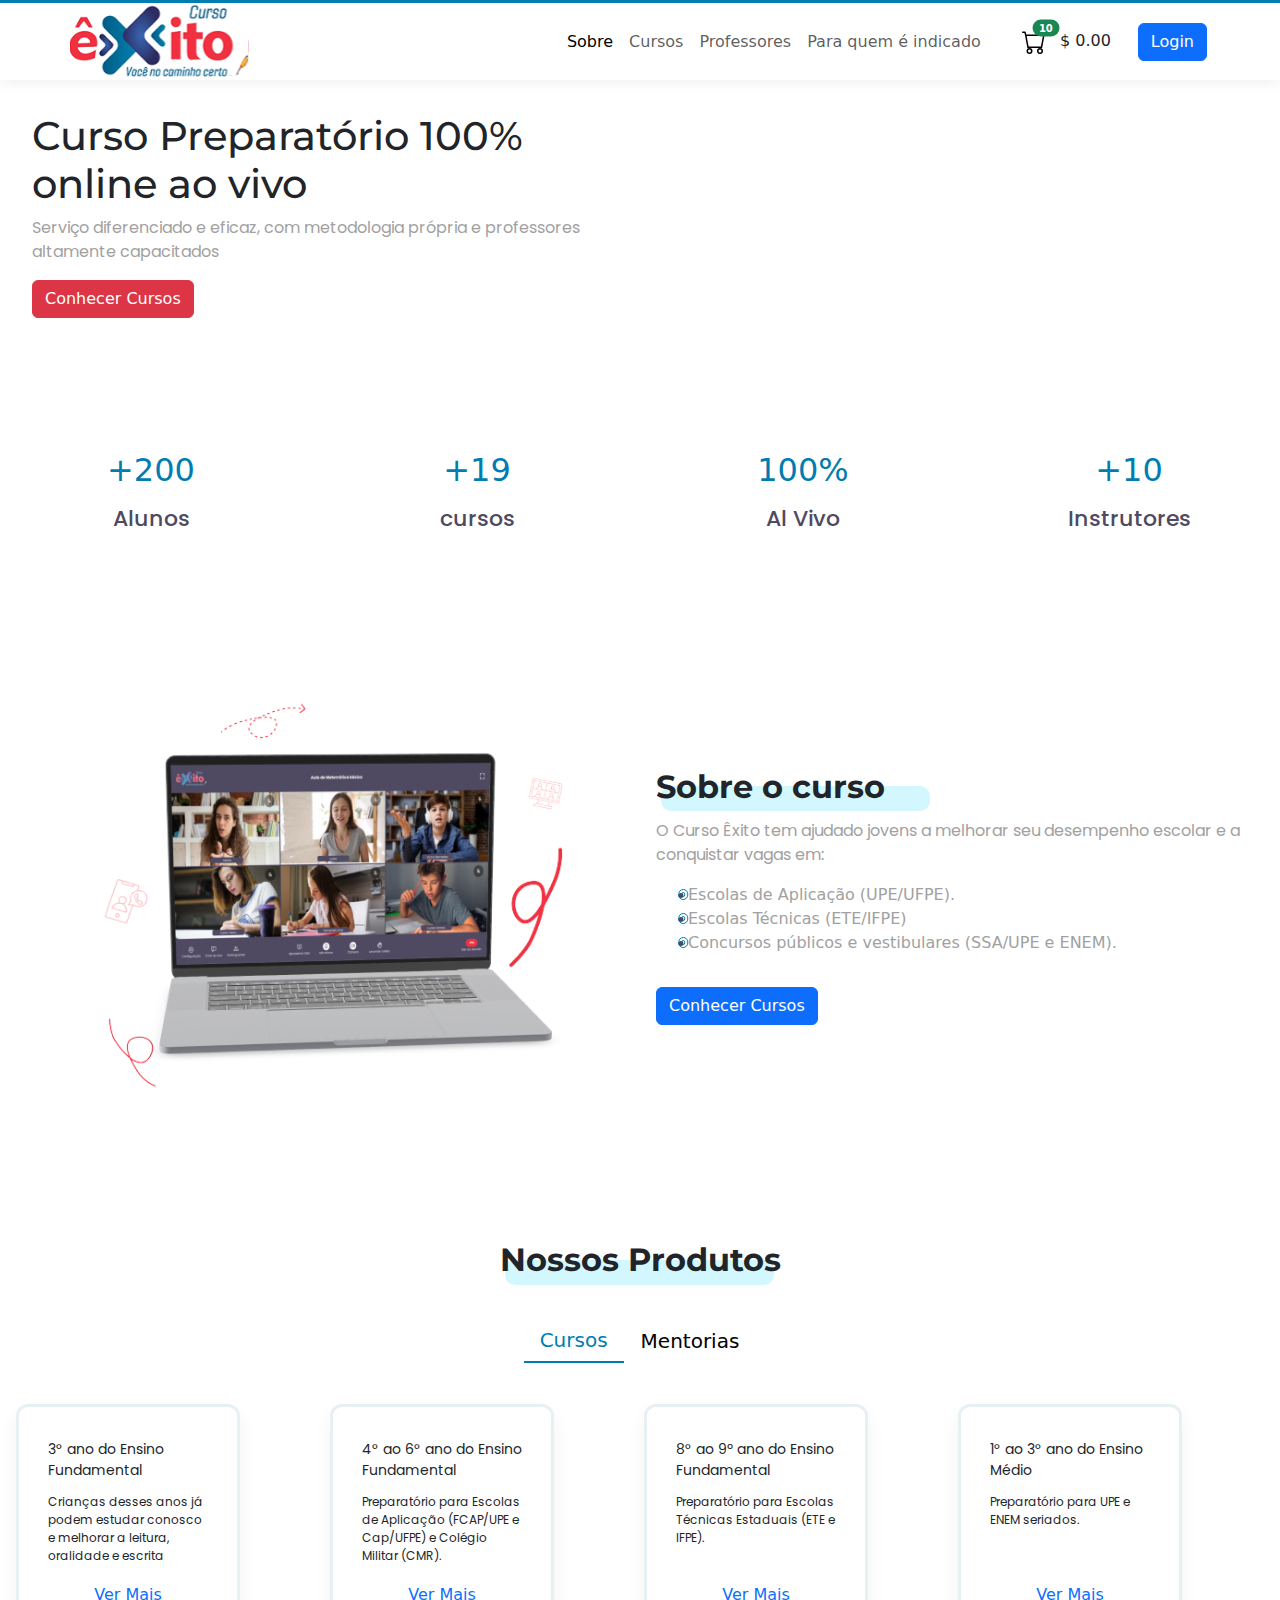
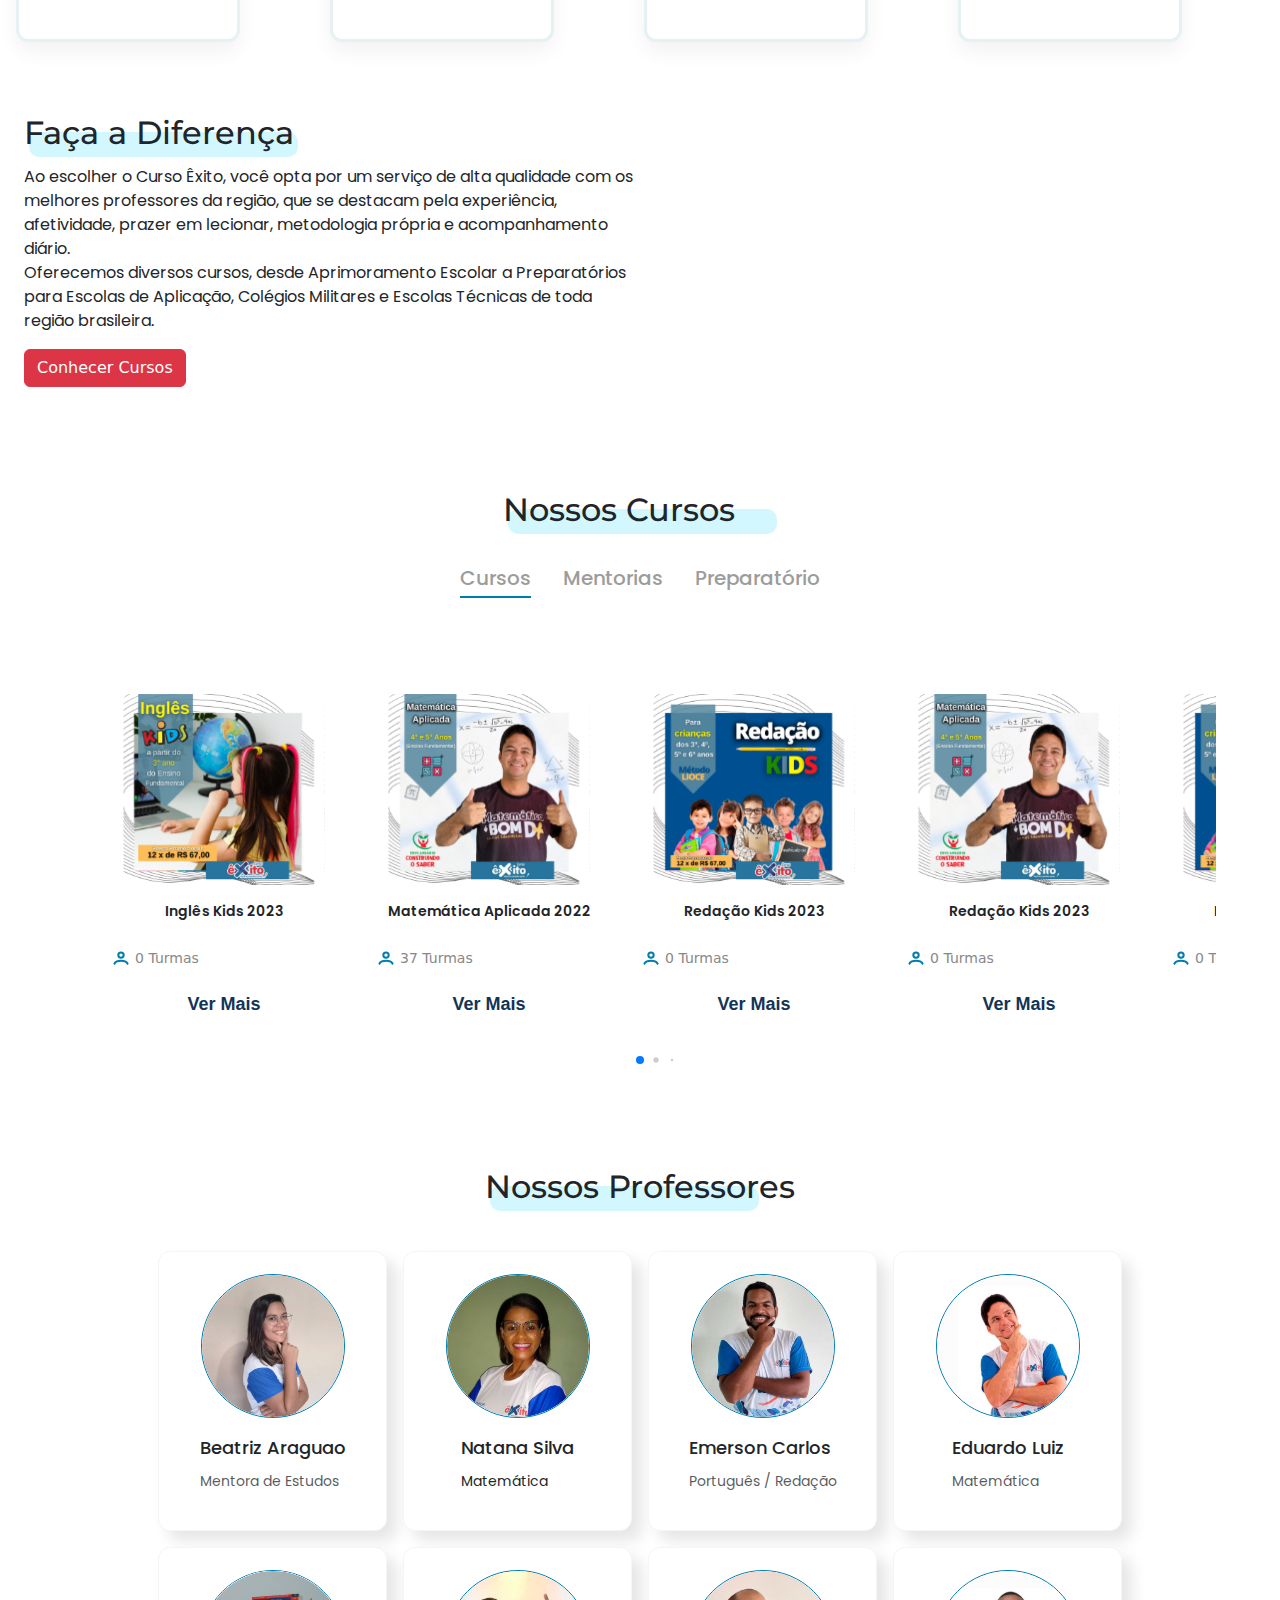
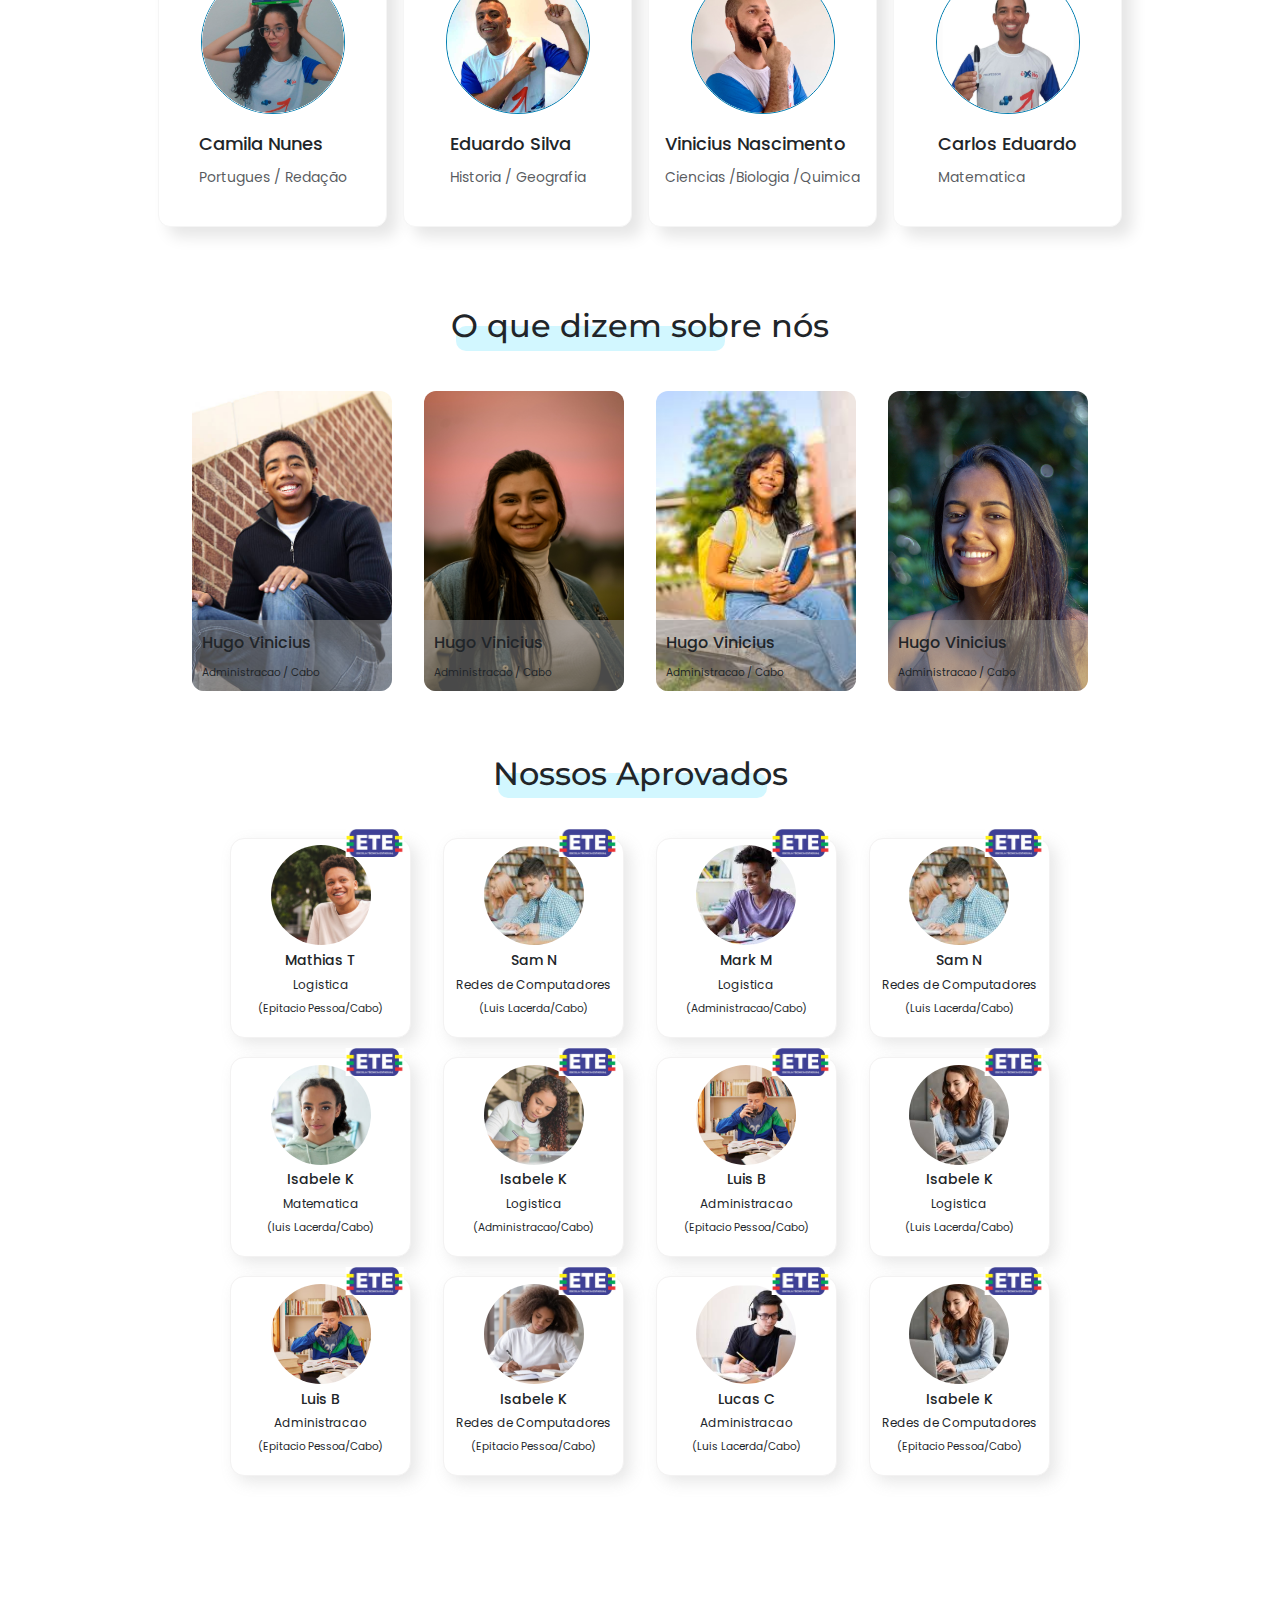
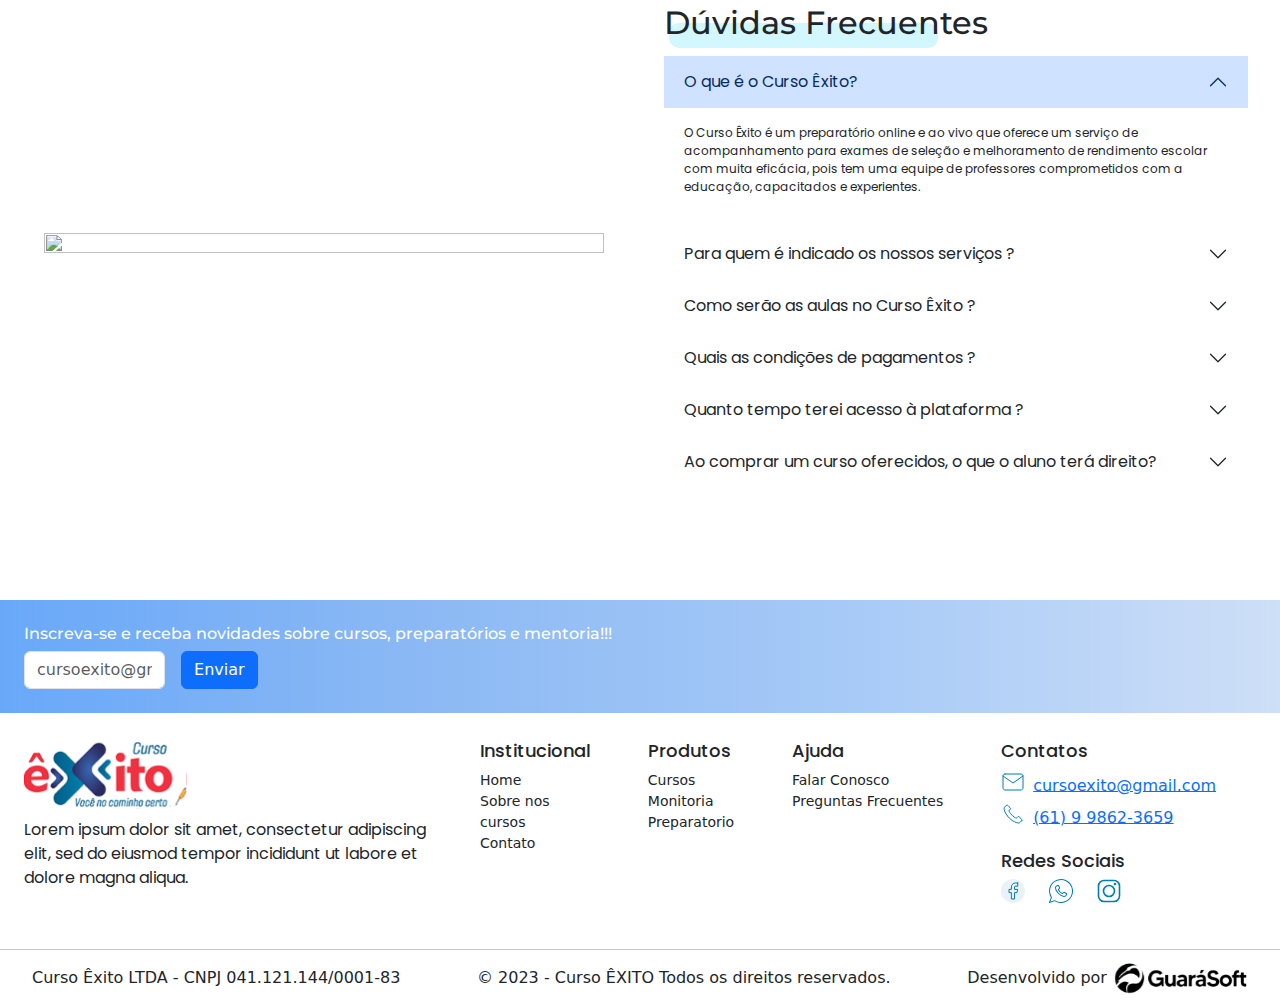
==== commit 84e9b50b: "." ====
--- a/index.html
+++ b/index.html
@@ -34,7 +34,7 @@
           <!-- carrinho de compras mobile -->
           <div class="d-lg-none" id="carrinho-e-saldo-mobile"> <!-- Este div sera visivel só em tela pequena -->
             <button type="button" class="btn position-relative btn-shopping" id="">
-              <img src="./svg/carrinhoDeCompras.svg" alt="" />
+              <img src="./svg/carrinhoDeCompras-min.svg" alt="" />
               <span class="visually-show position-absolute right-0 translate-middle badge rounded-pill bg-success m-0">
                 10
               </span>
@@ -64,7 +64,7 @@
             </ul>
             <div id="carrinho-e-saldo">
               <button type="button" class="btn position-relative btn-shopping" id="carrinho">
-                <img src="./svg/carrinhoDeCompras.svg" alt="" />
+                <img src="./svg/carrinhoDeCompras-min.svg" alt="" />
                 <span class="visually-show position-absolute right-0 translate-middle badge rounded-pill bg-success">
                   10
                 </span>
@@ -236,7 +236,7 @@
                 <div class="slides  swiper-wrapper">
                   <div class="cards swiper-slide">
                     <div class="card">
-                      <img class="img-de-cards-carrusel" src="./svg/img-curso-ingles.svg" alt="">
+                      <img class="img-de-cards-carrusel" src="./svg/img-curso-ingles-min.svg" alt="">
                       <h4>Inglês Kids 2023</h4>
                       <div class="card-content">
                         <div class="card-content-header">
@@ -529,7 +529,7 @@
             <div class="card">
               <img class="iconeETE" src="svg/iconeETE.svg" alt="">
 
-              <img class="card-img-top" src="svg/img-nosso-aprovado5.svg" alt="">
+              <img class="card-img-top" src="svg/img-nosso-aprovado5-min.svg" alt="">
               <h3 class="card-title">Sam N</h3>
               <p class="card-text">Redes de Computadores</p>
               <p><small>(Luis Lacerda/Cabo)</small></p>
@@ -537,7 +537,7 @@
             <div class="card">
               <img class="iconeETE" src="svg/iconeETE.svg" alt="">
 
-              <img class="card-img-top" src="svg/img-nosso-aprovado4.svg" alt="">
+              <img class="card-img-top" src="svg/img-nosso-aprovado4-min.svg" alt="">
               <h3 class="card-title">Mark M</h3>
               <p class="card-text">Logistica</p>
               <p><small>(Administracao/Cabo)</small></p>
@@ -545,7 +545,7 @@
             <div class="card">
               <img class="iconeETE" src="svg/iconeETE.svg" alt="">
 
-              <img class="card-img-top" src="svg/img-nosso-aprovado5.svg" alt="">
+              <img class="card-img-top" src="svg/img-nosso-aprovado5-min.svg" alt="">
               <h3 class="card-title">Sam N</h3>
               <p class="card-text">Redes de Computadores</p>
               <p><small>(Luis Lacerda/Cabo)</small></p>
@@ -577,7 +577,7 @@
             <div class="card ver-mais-aprovados">
               <img class="iconeETE" src="svg/iconeETE.svg" alt="">
 
-              <img class="card-img-top" src="svg/img-nosso-aprovado7.svg" alt="">
+              <img class="card-img-top" src="svg/img-nosso-aprovado7-min.svg" alt="">
               <h3 class="card-title">Isabele K</h3>
               <p class="card-text">Logistica</p>
               <p><small>(Luis Lacerda/Cabo)</small></p>
@@ -601,7 +601,7 @@
             <div class="card ver-mais-aprovados">
               <img class="iconeETE" src="svg/iconeETE.svg" alt="">
 
-              <img class="card-img-top" src="svg/img-nosso-aprovado9.svg" alt="">
+              <img class="card-img-top" src="svg/img-nosso-aprovado9-min.svg" alt="">
               <h3 class="card-title">Lucas C</h3>
               <p class="card-text">Administracao</p>
               <p><small>(Luis Lacerda/Cabo)</small></p>
@@ -609,7 +609,7 @@
             <div class="card ver-mais-aprovados">
               <img class="iconeETE" src="svg/iconeETE.svg" alt="">
 
-              <img class="card-img-top" src="svg/img-nosso-aprovado11.svg" alt="">
+              <img class="card-img-top" src="svg/img-nosso-aprovado11-min.svg" alt="">
               <h3 class="card-title">Isabele K</h3>
               <p class="card-text">Redes de Computadores</p>
               <p><small>(Epitacio Pessoa/Cabo)</small></p>
@@ -848,13 +848,13 @@
           <div id="contato-redes-sociais">
             <div class="contato-e-redes">
               <h4>Contatos</h4>
-              <a href=""><img class="footer-icon" src="./svg/iconEmail.svg" alt="">cursoexito@gmail.com</a>
+              <a href=""><img class="footer-icon" src="./svg/iconEmail-min.svg" alt="">cursoexito@gmail.com</a>
               <a href=""><img class="footer-icon" src="./svg/phoneIcone.svg" alt="">(61) 9 9862-3659</a>
             </div>
             <div class="contato-e-redes">
               <h4>Redes Sociais</h4>
               <div id="redes-sociais-icones">
-                <a href=""><img class="footer-icon" src="svg/facebookIcone.svg" alt=""></a>
+                <a href=""><img class="footer-icon" src="svg/facebookIcone-min.svg" alt=""></a>
                 <a href=""><img class="footer-icon" src="svg/whatsappIcone.svg" alt=""></a>
                 <a href=""><img class="footer-icon" src="svg/instagramIcone.svg" alt=""></a>
               </div>
--- a/visual/styles.css
+++ b/visual/styles.css
@@ -335,12 +335,13 @@
   gap: 2rem;
   display: flex;
 }
-.subtitles button, .titles button{
+.subtitles button h3, .titles button{
   display: inline-flex;
   color: #9c9c9c;
   position: relative;
   font-weight: 500;
   font-size: 20px;
+  padding-bottom:0.5rem ;
 }
 div.titles nav div.nav-tabs .nav-link.active{
   border-bottom: 0;
@@ -353,7 +354,7 @@
 .nav-pills .nav-link.active, .nav-pills .show>.nav-link{
 background-color: transparent;
 }
-.subtitles button::after {
+.subtitles button h3::after {
   position: absolute;
   content: "";
   height: 2px;
@@ -363,7 +364,7 @@
   left: 0;
   bottom: 0;
 }
-.subtitles button.active::after {
+.subtitles button.active h3::after {
   width: 100%;
 }
 #six #nav-tabContent {
--- a/visual/mediaQ.css
+++ b/visual/mediaQ.css
@@ -40,6 +40,9 @@
     }
     .btn-login{
       margin: 0.5rem 0;
+    }
+    main{
+      transition: margin-top 0.3s ease-in-out;
     }
    #three .div-list li{
     font-size: 14px;
--- a/visual/mobile.css
+++ b/visual/mobile.css
@@ -56,17 +56,20 @@
   }
   #four .tab-content #cursosNossosProdutos {
     display: grid;
-    grid-template-columns: 1fr 1fr;
+    grid-template-columns: 1fr;
   }
   #four .card-cursos-nossos-produtos {
     width: 100%;
-    padding: 1rem 1rem;
+    padding: 1rem;
   }
   #five {
     flex-direction: column-reverse;
   }
   #text-five {
     width: 100%;
+  }
+  #six{
+    padding: 0 0.5rem;
   }
   .seven .cards-professores {
     display: grid;
@@ -184,6 +187,12 @@
   }
 }
 @media screen and (max-width: 600px) {
+  .subtitles button{
+    padding: 0 0.5rem;
+  }
+  .subtitles button h3{
+    font-size: 16px;
+  }
   .seven .cards-professores {
     grid-template-columns: 1fr;
   }
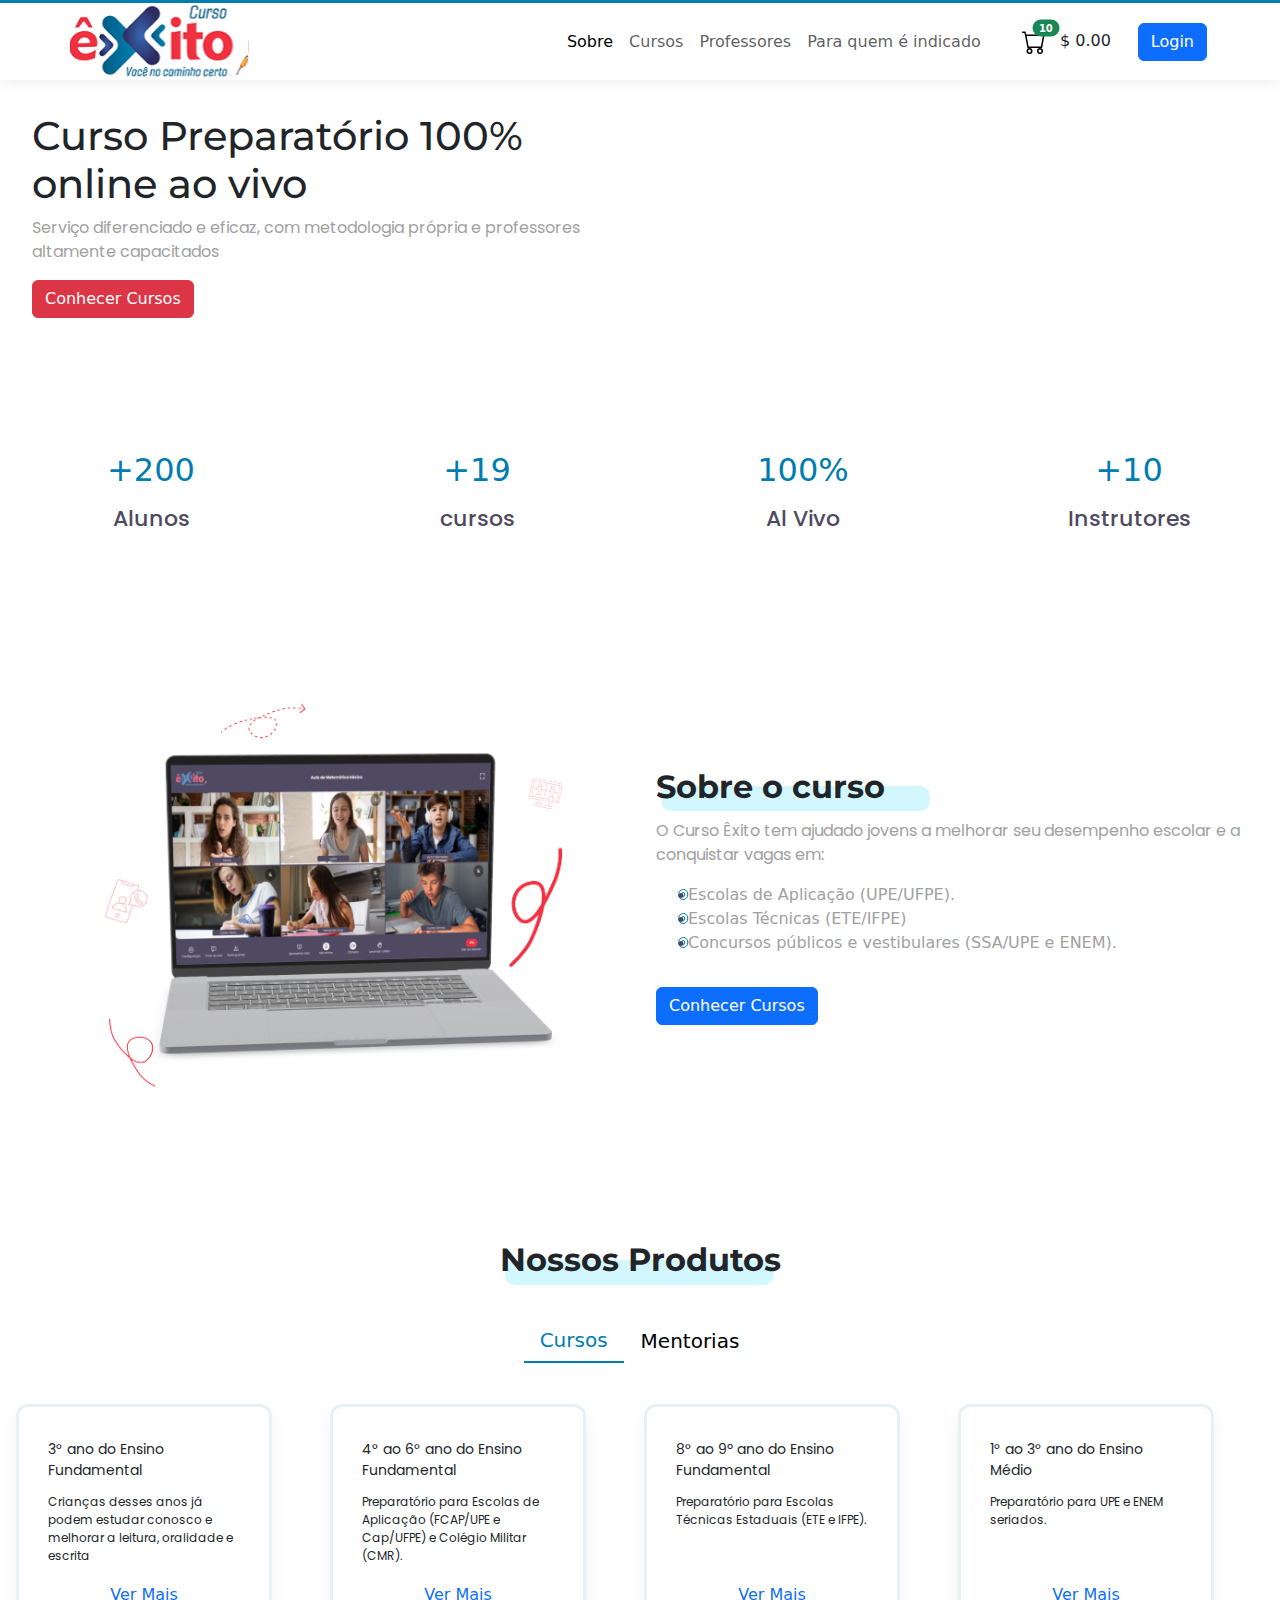
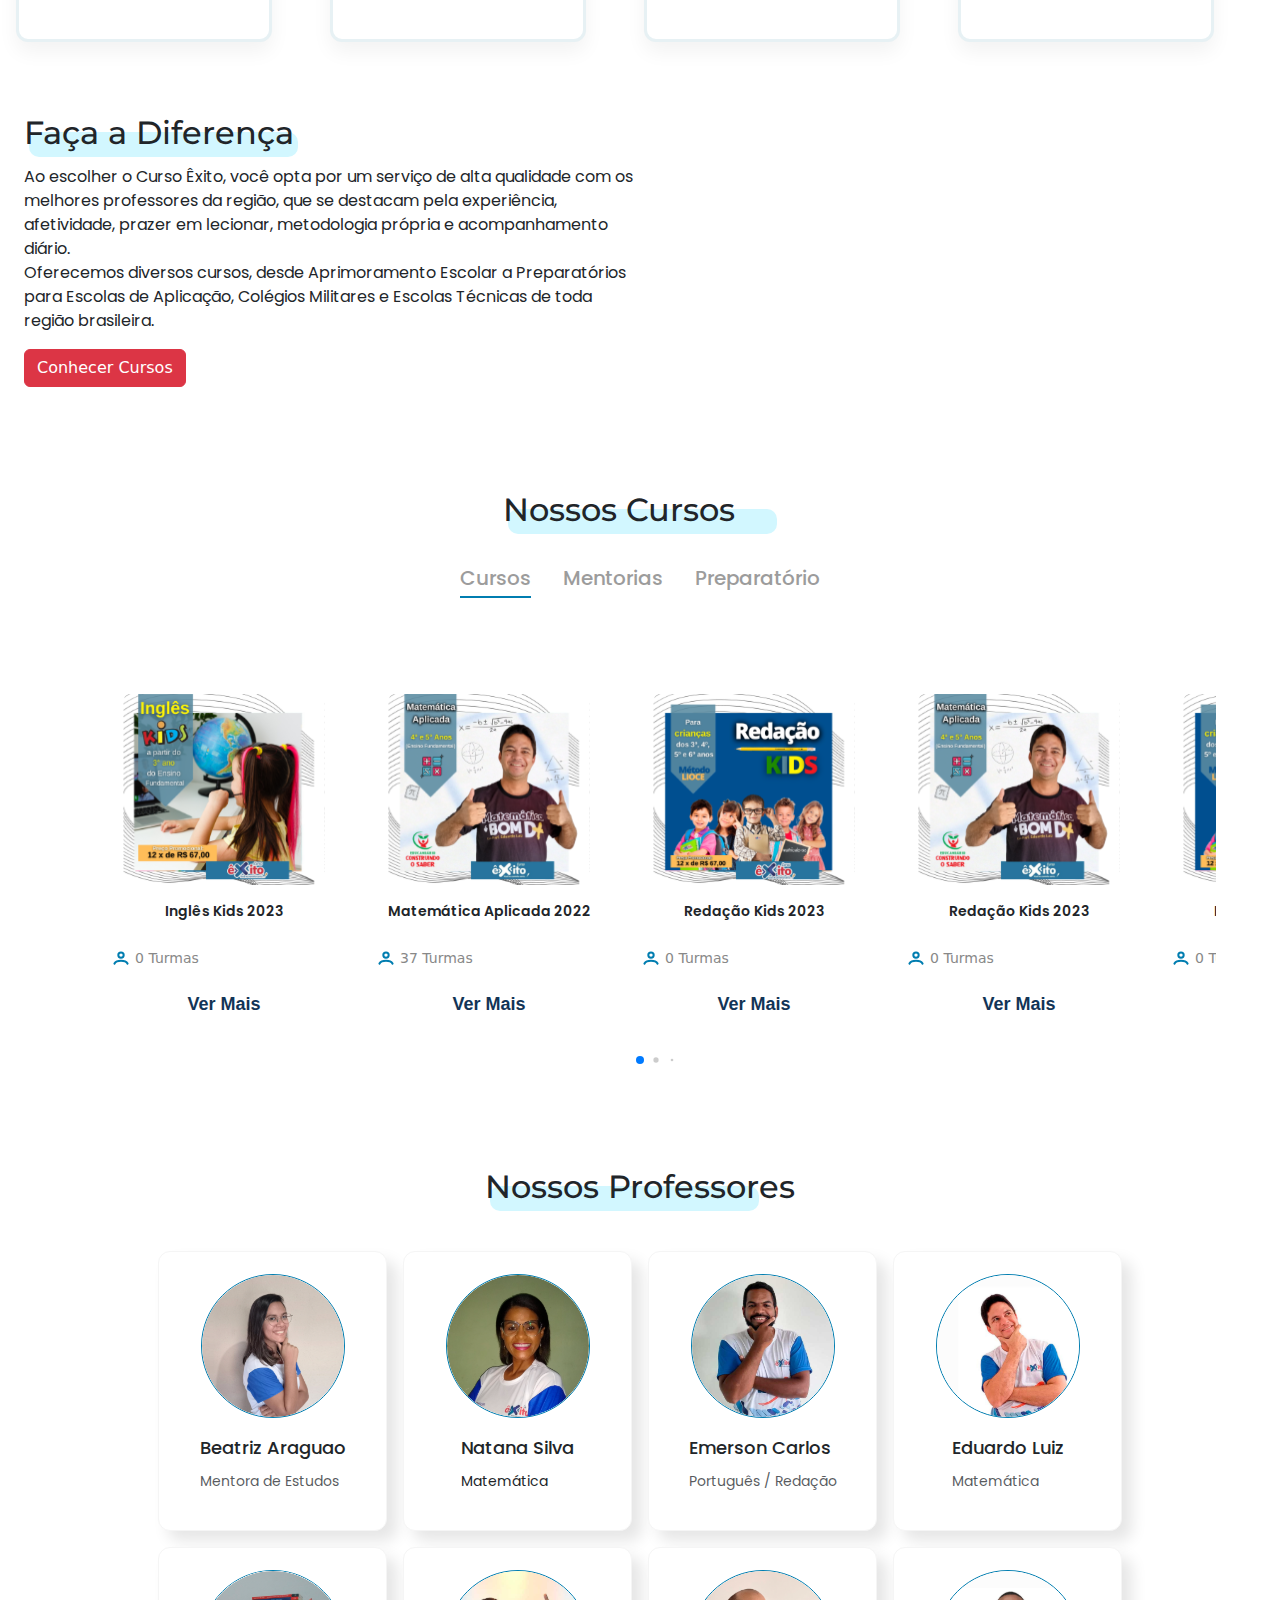
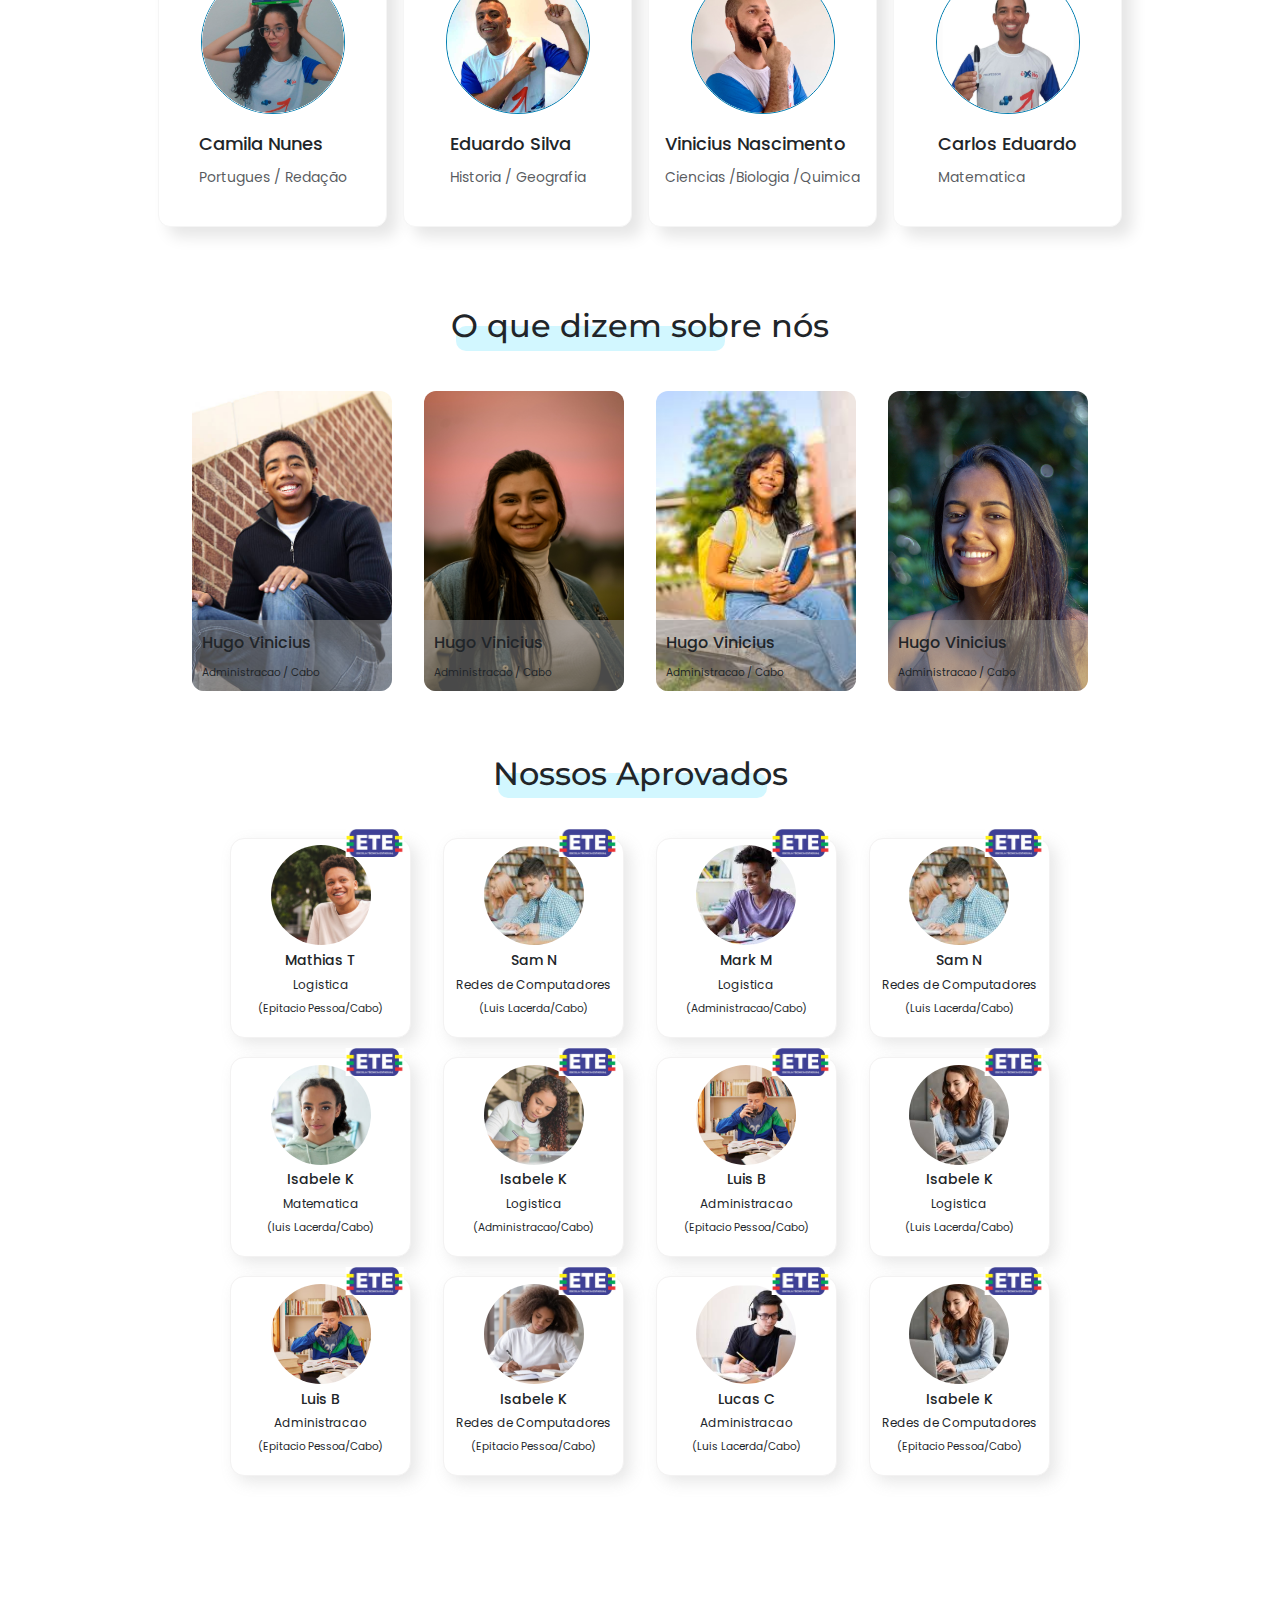
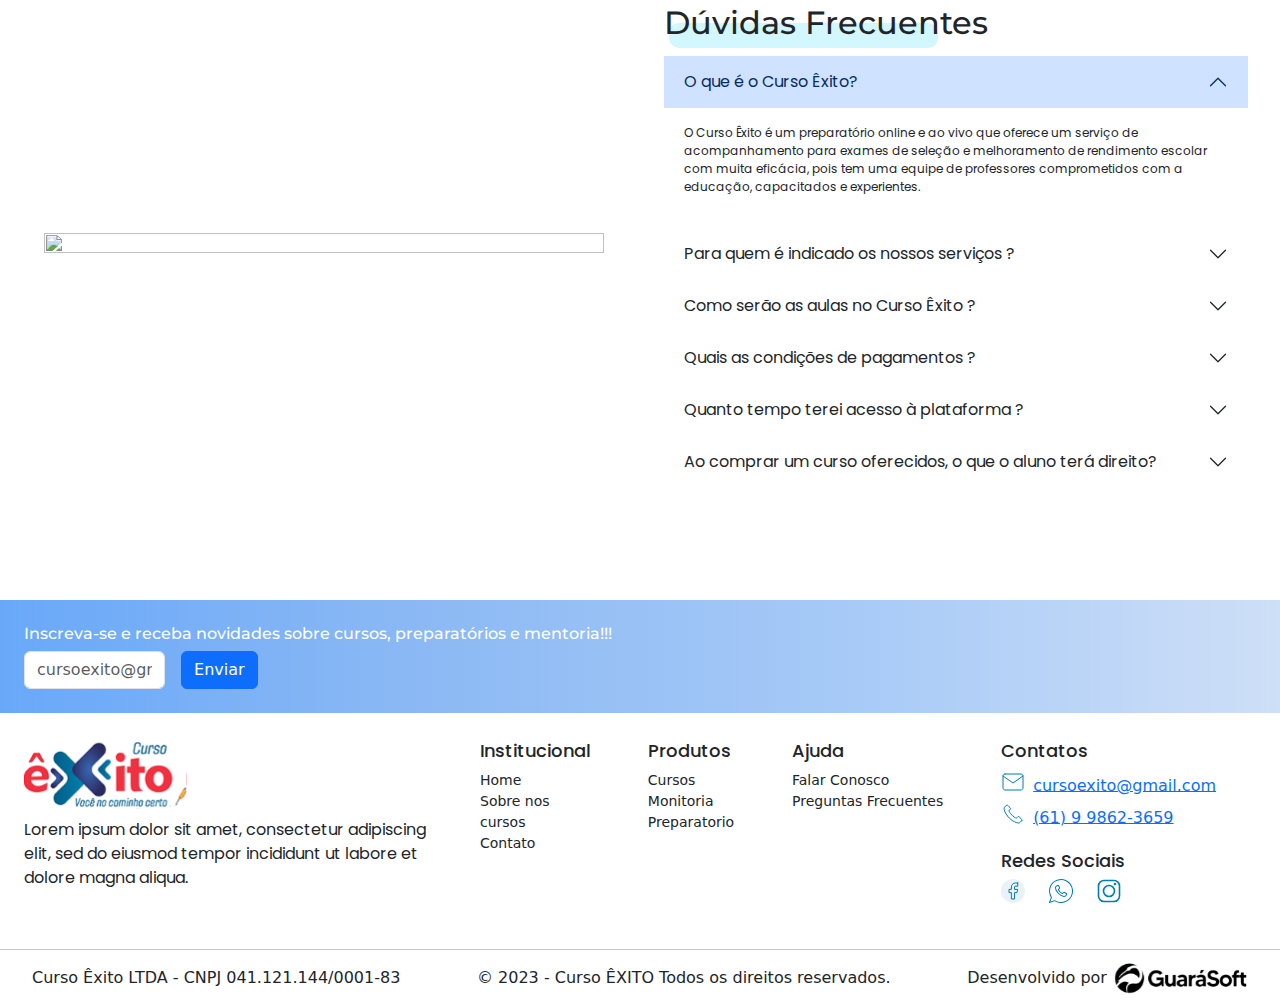
==== commit 98ce3817: "." ====
--- a/index.html
+++ b/index.html
@@ -629,7 +629,7 @@
           </div>
           <div id="duvidas-frecuentes-content">
             <h2>Dúvidas Frecuentes</h2>
-            <div class="accordion accordion-flush" id="accordionExample">
+            <div class="accordion accordion-flush" id="container-accordion">
               <div class="accordion-item">
                 <h3 class="accordion-header" id="headingOne">
                   <button class="accordion-button" type="button" data-bs-toggle="collapse" data-bs-target="#collapseOne"
@@ -638,7 +638,7 @@
                   </button>
                 </h3>
                 <div id="collapseOne" class="accordion-collapse collapse show" aria-labelledby="headingOne"
-                  data-bs-parent="#accordionExample">
+                  data-bs-parent="#container-accordion">
                   <div class="accordion-body">
                     <p>O Curso Êxito é um preparatório online e ao vivo que oferece um serviço de acompanhamento para
                       exames de
@@ -656,7 +656,7 @@
                   </button>
                 </h3>
                 <div id="collapseTwo" class="accordion-collapse collapse" aria-labelledby="headingTwo"
-                  data-bs-parent="#accordionExample">
+                  data-bs-parent="#container-accordion">
                   <div class="accordion-body">
                     EM BREVE
                   </div>
@@ -670,7 +670,7 @@
                   </button>
                 </h3>
                 <div id="collapseThree" class="accordion-collapse collapse" aria-labelledby="headingThree"
-                  data-bs-parent="#accordionExample">
+                  data-bs-parent="#container-accordion">
                   <div class="accordion-body">
                     EM BREVE
                   </div>
@@ -684,7 +684,7 @@
                   </button>
                 </h3>
                 <div id="collapseFour" class="accordion-collapse collapse" aria-labelledby="headingFour"
-                  data-bs-parent="#accordionExample">
+                  data-bs-parent="#container-accordion">
                   <div class="accordion-body">
                     EM BREVE
                   </div>
@@ -698,7 +698,7 @@
                   </button>
                 </h3>
                 <div id="collapseFive" class="accordion-collapse collapse" aria-labelledby="headingFive"
-                  data-bs-parent="#accordionExample">
+                  data-bs-parent="#container-accordion">
                   <div class="accordion-body">
                     EM BREVE
                   </div>
@@ -712,7 +712,7 @@
                   </button>
                 </h3>
                 <div id="collapseSix" class="accordion-collapse collapse" aria-labelledby="headingSix"
-                  data-bs-parent="#accordionExample">
+                  data-bs-parent="#container-accordion">
                   <div class="accordion-body">
                     EM BREVE
                   </div>
@@ -789,7 +789,7 @@
                   </button>
                 </h4>
                 <div id="content-institucional" class="accordion-collapse collapse " aria-labelledby="Institucional"
-                  data-bs-parent="#accordionExample">
+                  data-bs-parent="#accordion-footer">
                   <div class="accordion-body">
                     <ul>
                       <li>Home</li>
@@ -809,7 +809,7 @@
                   </button>
                 </h4>
                 <div id="content-produtos" class="accordion-collapse collapse" aria-labelledby="Produtos"
-                  data-bs-parent="#accordionExample">
+                  data-bs-parent="#accordion-footer">
                   <div class="accordion-body">
                     <ul>
                       <li>Cursos</li>
@@ -832,7 +832,7 @@
                 </h4>
 
                 <div id="content-ajuda" class="accordion-collapse collapse" aria-labelledby="Ajuda"
-                  data-bs-parent="#accordionExample">
+                  data-bs-parent="#accordion-footer">
                   <div class="accordion-body">
                     <ul>
                       <li>Falar Conosco</li>
--- a/visual/styles.css
+++ b/visual/styles.css
@@ -245,7 +245,7 @@
 }
 #four .card-cursos-nossos-produtos {
   display: flex;
-  width: 14rem;
+  width: 16rem;
   height: max-content;
   padding: 2rem 1.8rem;
   flex-direction: column;
--- a/visual/mediaQ.css
+++ b/visual/mediaQ.css
@@ -56,8 +56,11 @@
   padding: 1rem 1rem;
 }
 #four h4 {
-  font-size: 12px;
+  font-size: 16px;
   line-height: normal;
+}
+#four p{
+  font-size: 14px;
 }
 .cards-professores{
   display: grid;
--- a/visual/mobile.css
+++ b/visual/mobile.css
@@ -129,7 +129,7 @@
   }
   #footer-content {
     flex-direction: column;
-    height: 60%;
+    height: auto;
     width: 100%;
     justify-content: center;
     align-items: center;
@@ -153,6 +153,7 @@
     width: 100%;
     padding: 1rem;
     align-items: center;
+    margin-top: 0.5rem;
   }
   .footer-hidden {
     display: none;
@@ -163,6 +164,7 @@
     justify-content: center;
     display: flex;
     align-items: center;
+    height: max-content;
   }
   #right-content #footer-content-mobile #accordion-footer {
     width: 100%;
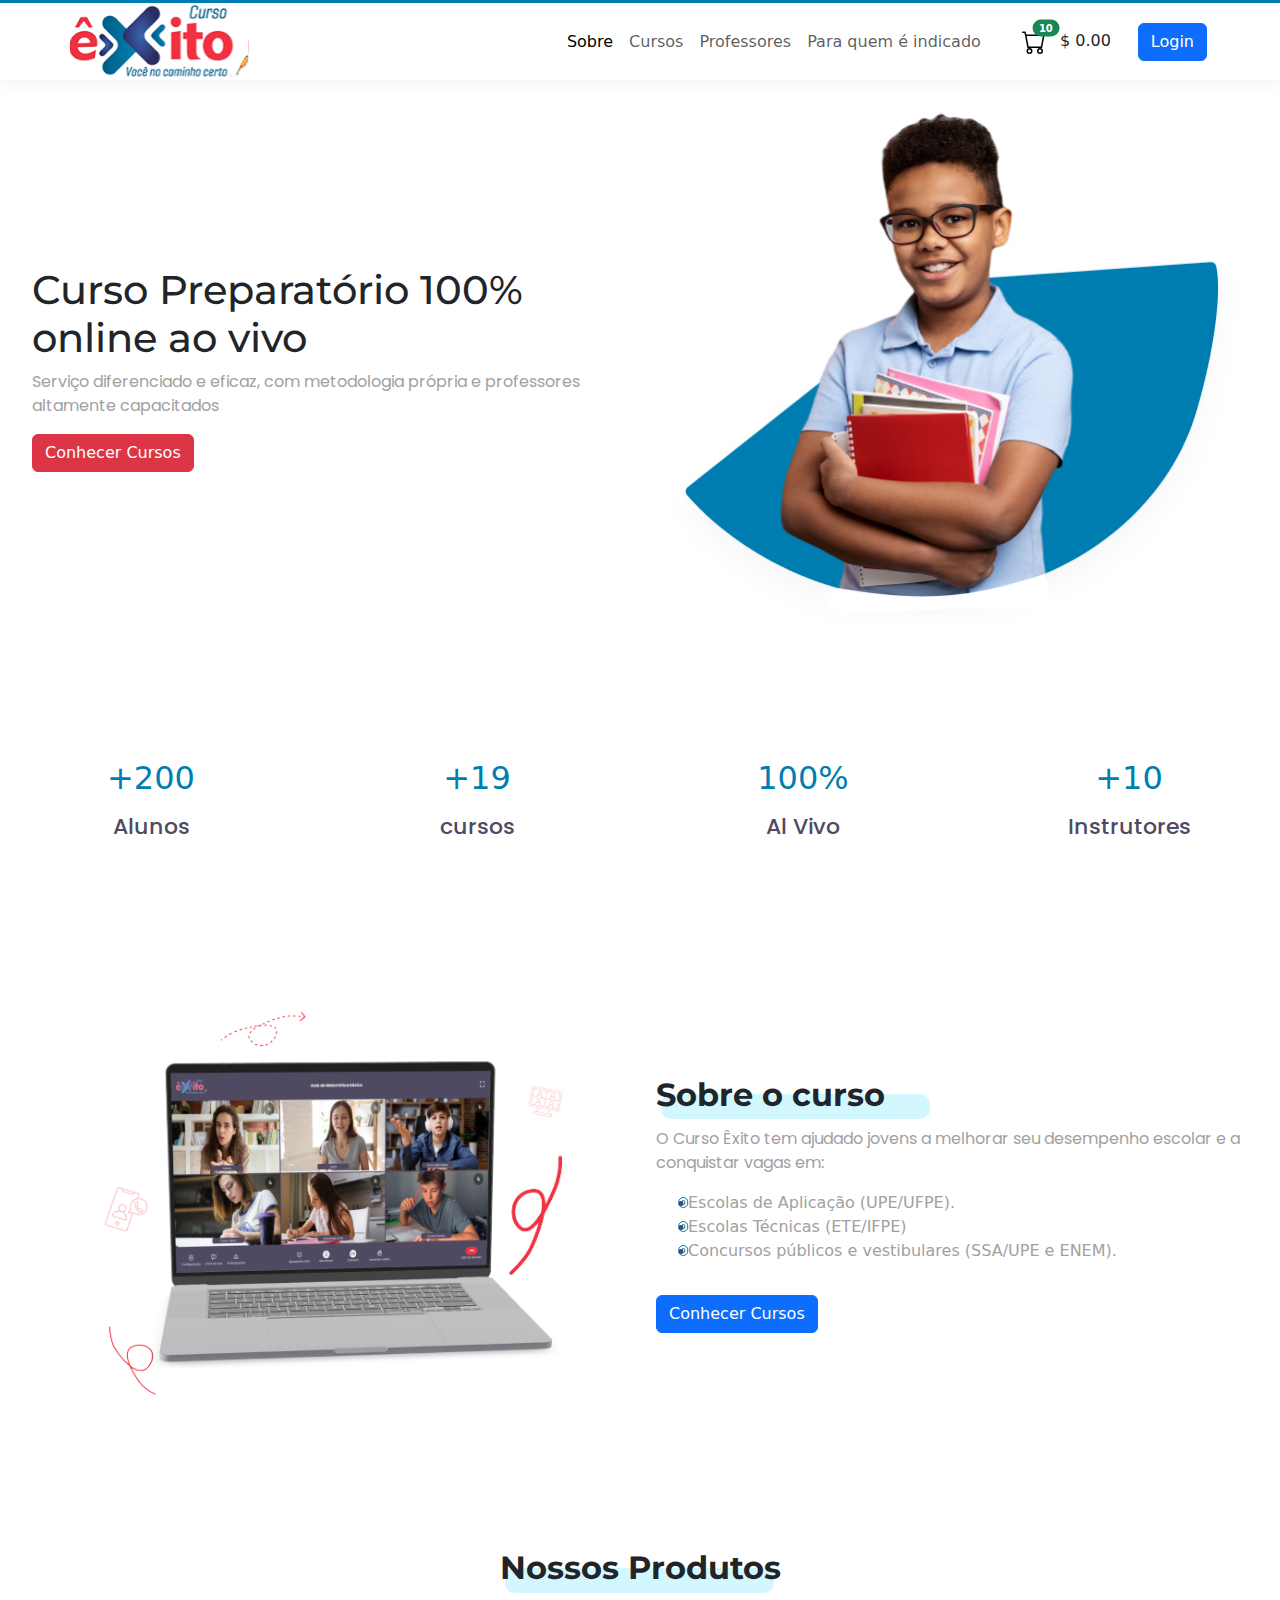
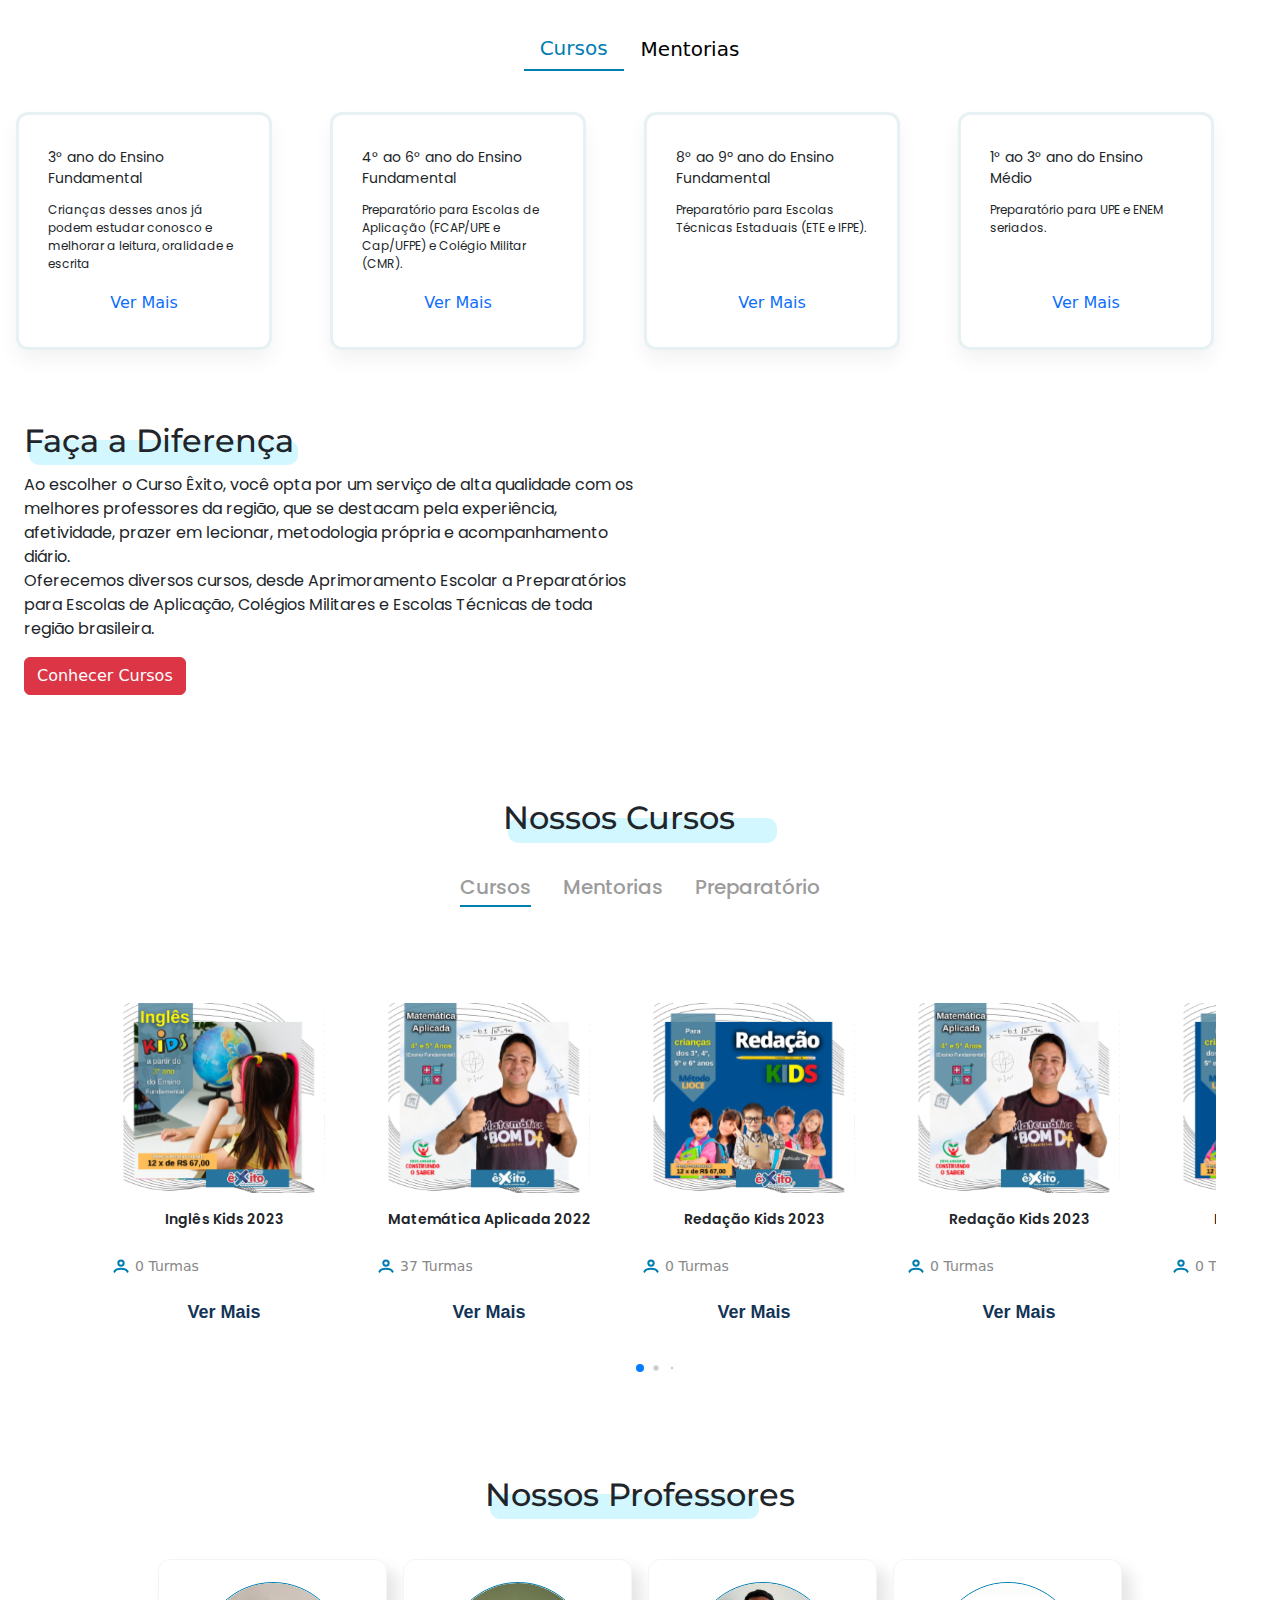
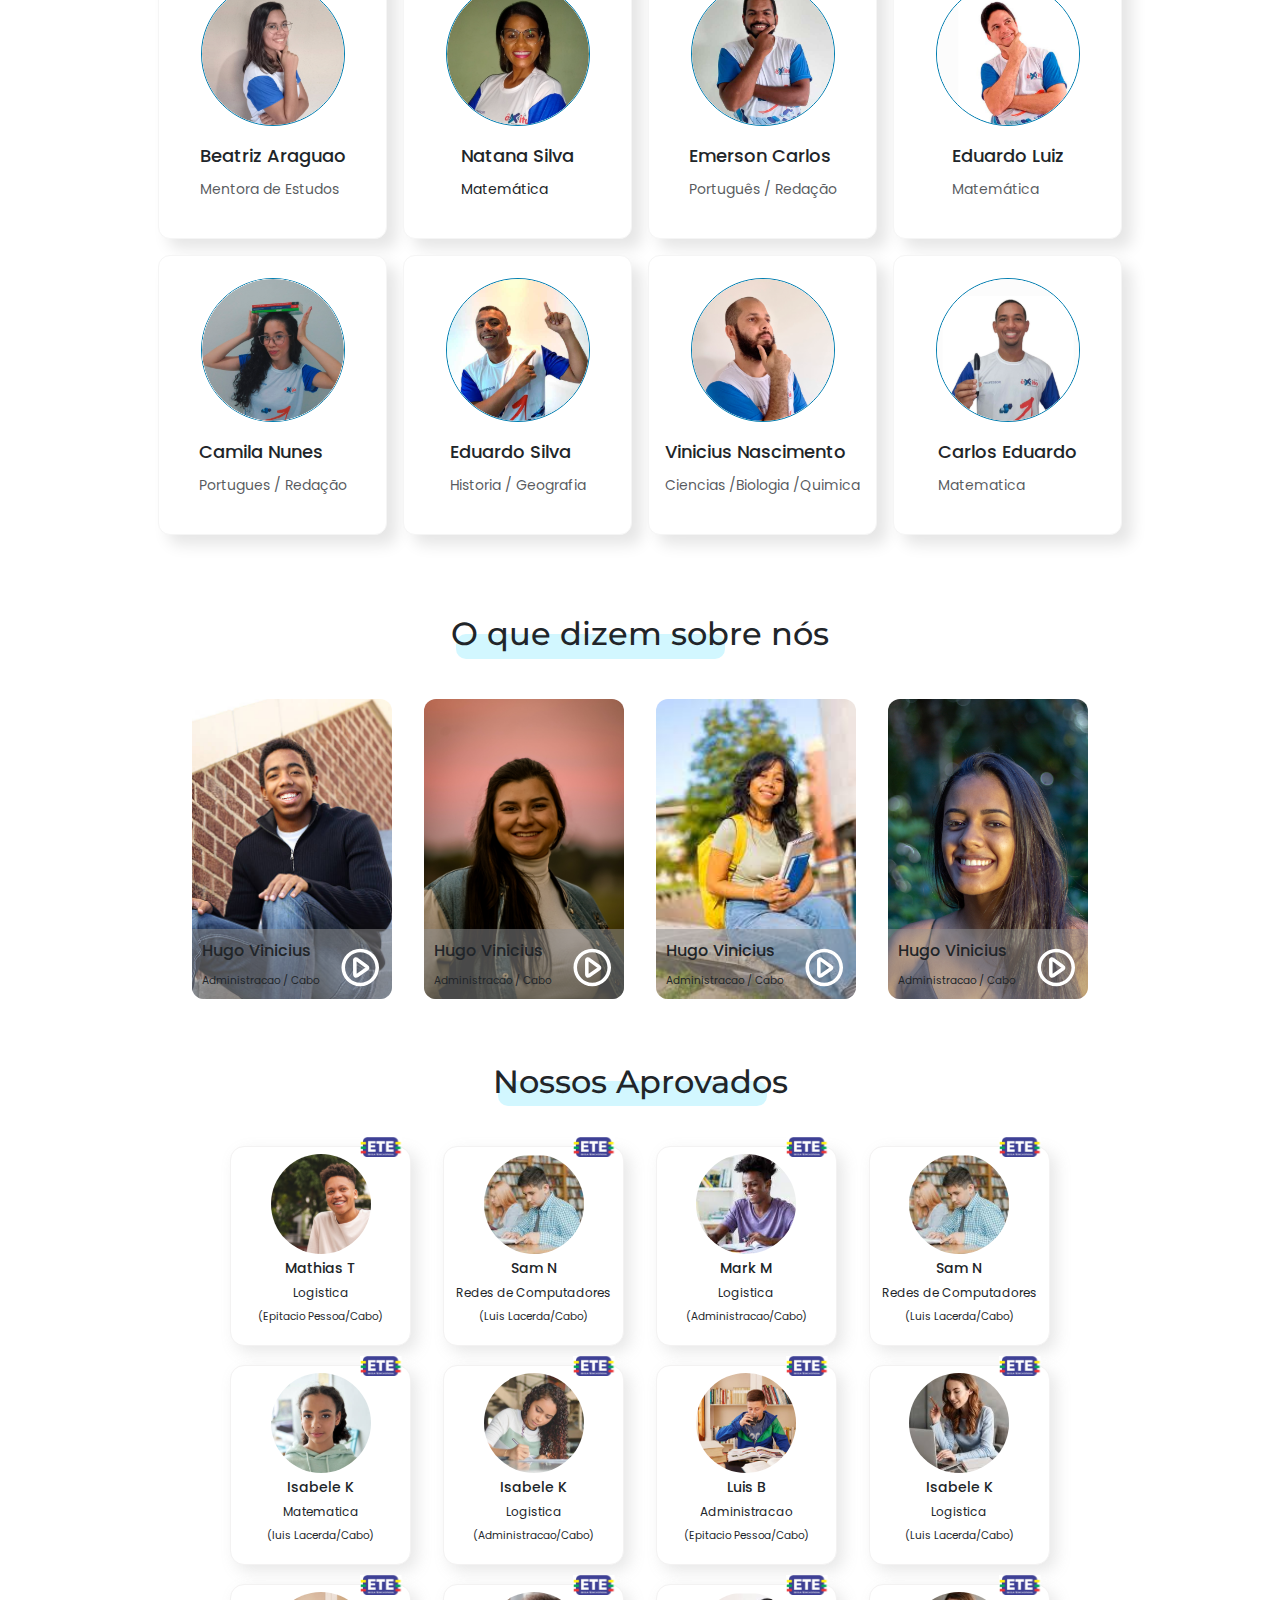
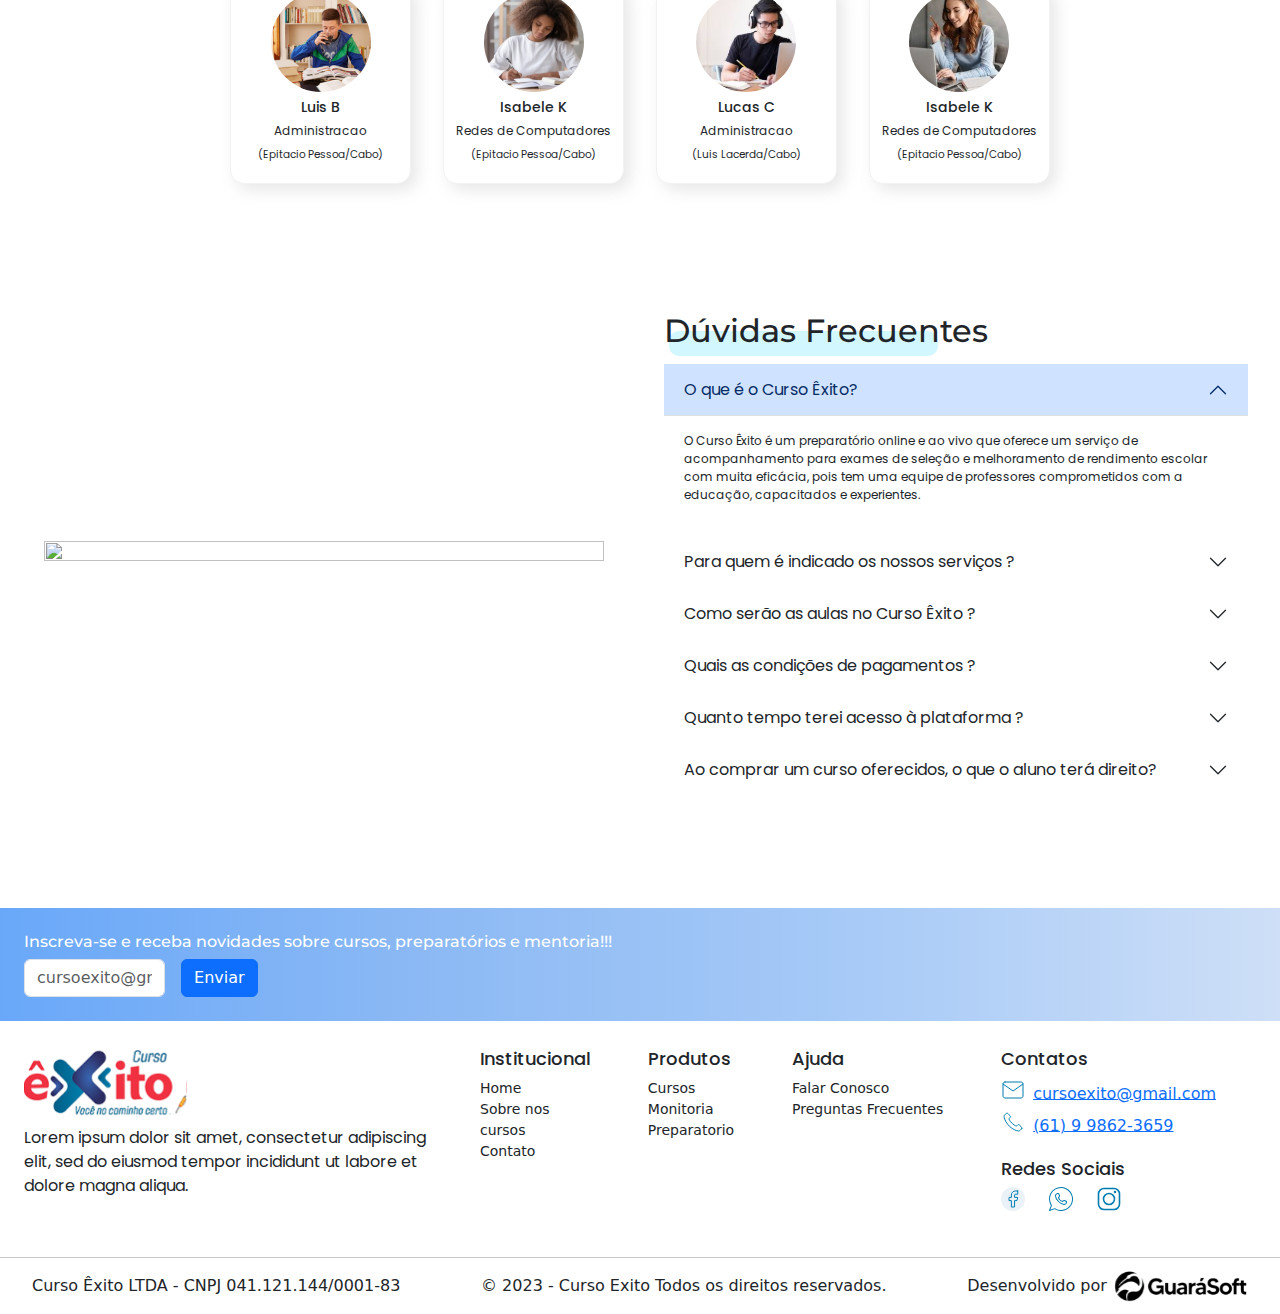
==== commit d6aefd64: "update dos botoes" ====
--- a/index.html
+++ b/index.html
@@ -9,6 +9,7 @@
   <link rel="stylesheet" href="visual/mobile.css">
   <!--bootstrap-->
   <link href="https://cdn.jsdelivr.net/npm/bootstrap@5.3.3/dist/css/bootstrap.min.css" rel="stylesheet" integrity="sha384-QWTKZyjpPEjISv5WaRU9OFeRpok6YctnYmDr5pNlyT2bRjXh0JMhjY6hW+ALEwIH" crossorigin="anonymous">
+ <!-- fontes do google -->
   <link rel="preconnect" href="https://fonts.googleapis.com">
   <link rel="preconnect" href="https://fonts.gstatic.com" crossorigin>
   <link href="https://fonts.googleapis.com/css2?family=Montserrat:wght@600;700&display=swap" rel="stylesheet">
@@ -50,16 +51,16 @@
           <div class="collapse navbar-collapse" id="navbarNav">
             <ul class="navbar-nav ml-auto">
               <li class="nav-item">
-                <a class="nav-link active" aria-current="page" href="#">Sobre</a>
+                <a class="nav-link active" aria-current="page" href="#three">Sobre</a>
               </li>
               <li class="nav-item">
-                <a class="nav-link" href="#">Cursos</a>
+                <a class="nav-link" href="#six">Cursos</a>
               </li>
               <li class="nav-item">
-                <a class="nav-link" href="#">Professores</a>
+                <a class="nav-link" href="#seven">Professores</a>
               </li>
               <li class="nav-item">
-                <a class="nav-link">Para quem é indicado</a>
+                <a class="nav-link" href="#ten">Para quem é indicado</a>
               </li>
             </ul>
             <div id="carrinho-e-saldo">
@@ -92,7 +93,7 @@
             <button type="button" class="btn btn-danger"><a href="./cursos/cursos.html">Conhecer Cursos</a></button>
           </div>
           <div class="divImgOne">
-            <img id="imgOne" src="./svg/ImgMain.svg" alt="" />
+            <img id="imgOne" src="imgs/img-do-main.jpg" alt="" />
           </div>
         </div>
       </section>
@@ -363,7 +364,7 @@
         </div>
         <!-- fin da section -->
       </section>
-      <section>
+      <section id="seven">
         <div class="seven">
           <h2>Nossos Professores</h2>
 
@@ -448,8 +449,14 @@
             </div>
           </div>
           <div class="d-lg-none botaoVerMaisContainer">
-            <button class="btn btn-danger" id="botaoVerMais">Ver mais</button>
-          </div>
+            <button id="botaoVerMais" class="btn btn-danger">
+              <span>Ver mais</span>
+              <span class=" d-none">Ver menos</span>
+            </button>
+            
+            
+            
+                      </div>
         </div>
 
       </section>
@@ -466,7 +473,7 @@
                 </div>
 
                 <div>
-                  <button class="btn-play"><img src="./svg/botaoPlay.svg" alt="" srcset=""></button>
+                  <button class="btn-play"><img src="./svg/botaoPlay-min.svg" alt="" srcset=""></button>
                 </div>
               </div>
 
@@ -479,7 +486,7 @@
                 </div>
 
                 <div>
-                  <button class="btn-play"><img src="./svg/botaoPlay.svg" alt="" srcset=""></button>
+                  <button class="btn-play"><img src="./svg/botaoPlay-min.svg" alt="" srcset=""></button>
                 </div>
               </div>
 
@@ -492,7 +499,7 @@
                 </div>
 
                 <div>
-                  <button class="btn-play"><img src="./svg/botaoPlay.svg" alt="" srcset=""></button>
+                  <button class="btn-play"><img src="./svg/botaoPlay-min.svg" alt="" srcset=""></button>
                 </div>
               </div>
 
@@ -505,7 +512,7 @@
                 </div>
 
                 <div>
-                  <button class="btn-play"><img src="./svg/botaoPlay.svg" alt="" srcset=""></button>
+                  <button class="btn-play"><img src="./svg/botaoPlay-min.svg" alt="" srcset=""></button>
                 </div>
               </div>
 
@@ -520,14 +527,14 @@
 
           <div id="cards-nossos-aprovados">
             <div class="card">
-              <img class="iconeETE" src="svg/iconeETE.svg" alt="">
+              <img class="iconeETE" src="svg/iconeETE-min.svg" alt="">
               <img class="card-img-top" src="./svg/img-nosso-aprovado1.svg" alt="">
               <h3 class="card-title">Mathias T</h3>
               <p class="card-text">Logistica</p>
               <p><small>(Epitacio Pessoa/Cabo)</small></p>
             </div>
             <div class="card">
-              <img class="iconeETE" src="svg/iconeETE.svg" alt="">
+              <img class="iconeETE" src="svg/iconeETE-min.svg" alt="">
 
               <img class="card-img-top" src="svg/img-nosso-aprovado5-min.svg" alt="">
               <h3 class="card-title">Sam N</h3>
@@ -535,7 +542,7 @@
               <p><small>(Luis Lacerda/Cabo)</small></p>
             </div>
             <div class="card">
-              <img class="iconeETE" src="svg/iconeETE.svg" alt="">
+              <img class="iconeETE" src="svg/iconeETE-min.svg" alt="">
 
               <img class="card-img-top" src="svg/img-nosso-aprovado4-min.svg" alt="">
               <h3 class="card-title">Mark M</h3>
@@ -543,23 +550,23 @@
               <p><small>(Administracao/Cabo)</small></p>
             </div>
             <div class="card">
-              <img class="iconeETE" src="svg/iconeETE.svg" alt="">
+              <img class="iconeETE" src="svg/iconeETE-min.svg" alt="">
 
               <img class="card-img-top" src="svg/img-nosso-aprovado5-min.svg" alt="">
               <h3 class="card-title">Sam N</h3>
               <p class="card-text">Redes de Computadores</p>
               <p><small>(Luis Lacerda/Cabo)</small></p>
             </div>
-            <div class="card">
-              <img class="iconeETE" src="svg/iconeETE.svg" alt="">
+            <div class="card ver-mais-aprovados">
+              <img class="iconeETE" src="svg/iconeETE-min.svg" alt="">
 
               <img class="card-img-top" src="svg/img-nosso-aprovado2.svg" alt="">
               <h3 class="card-title">Isabele K</h3>
               <p class="card-text">Matematica</p>
               <p><small>(luis Lacerda/Cabo)</small></p>
             </div>
-            <div class="card">
-              <img class="iconeETE" src="svg/iconeETE.svg" alt="">
+            <div class="card ver-mais-aprovados">
+              <img class="iconeETE" src="svg/iconeETE-min.svg" alt="">
 
               <img class="card-img-top" src="svg/img-nosso-aprovado3.svg" alt="">
               <h3 class="card-title">Isabele K</h3>
@@ -567,7 +574,7 @@
               <p><small>(Administracao/Cabo)</small></p>
             </div>
             <div class="card ver-mais-aprovados">
-              <img class="iconeETE" src="svg/iconeETE.svg" alt="">
+              <img class="iconeETE" src="svg/iconeETE-min.svg" alt="">
 
               <img class="card-img-top" src="svg/img-nosso-aprovado6.svg" alt="">
               <h3 class="card-title">Luis B</h3>
@@ -575,7 +582,7 @@
               <p><small>(Epitacio Pessoa/Cabo)</small></p>
             </div>
             <div class="card ver-mais-aprovados">
-              <img class="iconeETE" src="svg/iconeETE.svg" alt="">
+              <img class="iconeETE" src="svg/iconeETE-min.svg" alt="">
 
               <img class="card-img-top" src="svg/img-nosso-aprovado7-min.svg" alt="">
               <h3 class="card-title">Isabele K</h3>
@@ -583,7 +590,7 @@
               <p><small>(Luis Lacerda/Cabo)</small></p>
             </div>
             <div class="card ver-mais-aprovados">
-              <img class="iconeETE" src="svg/iconeETE.svg" alt="">
+              <img class="iconeETE" src="svg/iconeETE-min.svg" alt="">
 
               <img class="card-img-top" src="svg/img-nosso-aprovado6.svg" alt="">
               <h3 class="card-title">Luis B</h3>
@@ -591,7 +598,7 @@
               <p><small>(Epitacio Pessoa/Cabo)</small></p>
             </div>
             <div class="card ver-mais-aprovados">
-              <img class="iconeETE" src="svg/iconeETE.svg" alt="">
+              <img class="iconeETE" src="svg/iconeETE-min.svg" alt="">
 
               <img class="card-img-top" src="svg/img-nosso-aprovado8.svg" alt="">
               <h3 class="card-title">Isabele K</h3>
@@ -599,7 +606,7 @@
               <p><small>(Epitacio Pessoa/Cabo)</small></p>
             </div>
             <div class="card ver-mais-aprovados">
-              <img class="iconeETE" src="svg/iconeETE.svg" alt="">
+              <img class="iconeETE" src="svg/iconeETE-min.svg" alt="">
 
               <img class="card-img-top" src="svg/img-nosso-aprovado9-min.svg" alt="">
               <h3 class="card-title">Lucas C</h3>
@@ -607,7 +614,7 @@
               <p><small>(Luis Lacerda/Cabo)</small></p>
             </div>
             <div class="card ver-mais-aprovados">
-              <img class="iconeETE" src="svg/iconeETE.svg" alt="">
+              <img class="iconeETE" src="svg/iconeETE-min.svg" alt="">
 
               <img class="card-img-top" src="svg/img-nosso-aprovado11-min.svg" alt="">
               <h3 class="card-title">Isabele K</h3>
@@ -869,7 +876,7 @@
       <hr>
       <div id="rodape">
         <span>Curso Êxito LTDA - CNPJ 041.121.144/0001-83</span>
-        <span>&copy; 2023 - Curso ÊXITO Todos os direitos reservados.</span>
+        <span>&copy; 2023 - Curso Exito Todos os direitos reservados.</span>
         <span>Desenvolvido por <img id="logoGuaraSoft" src="./svg/logoGuaraSoft.svg" alt=""></span>
       </div>
     </div>
--- a/visual/mediaQ.css
+++ b/visual/mediaQ.css
@@ -16,7 +16,7 @@
     display: flex;
   }
   .saldo{
-    margin: 0 1rem;
+    margin: 0 0 0 0.8rem;
   }
   .navbar-collapse{
     flex-grow: 1;
@@ -26,7 +26,7 @@
       height:50%;
       padding: 0;
       flex: 1;
-      width: 100%;
+      width: 90%;
     }
     #navbarNav{
       align-items: start;
@@ -99,9 +99,20 @@
   display: none;
   visibility: 0;
 }
+footer{
+  transition: margin-top 0.3s ease-in-out;
+};
     }
 
-    @media screen and (max-width:870px){
+    @media screen and (max-width:870px)
+{
+.navbar-brand{
+      height:50%;
+      padding: 0;
+      flex: 1;
+      width: 80%;
+    }
+
       #four .tab-content{
         width: auto;
         align-items: center;
--- a/visual/mobile.css
+++ b/visual/mobile.css
@@ -4,6 +4,16 @@
     width: 100%;
     display: flex;
     margin: 0 0.5rem;
+    justify-content:space-between;
+  }
+  #navbarNav {
+    gap: 1.5rem;
+  }
+  .navbar-brand{
+    height:50%;
+    padding: 0;
+    flex: 1;
+    width: 50%;
   }
   #one {
     flex-direction: column-reverse;
@@ -82,20 +92,27 @@
     width: 100%;
     border: 0.1rem solid #c4c4c4;
   }
+
   .botonVerMaisContainer {
     display: flex;
     align-items: center;
     justify-content: center;
   }
+  #cards-depoimentos .card .card-title{
+    font-size: 12px;
+  }
   #cards-nossos-aprovados {
     display: grid;
     grid-template-columns: 1fr 1fr;
-    gap: 1rem;
+    gap: 0.5rem;
     width: 100%;
     justify-items: center;
   }
   #cards-nossos-aprovados .card {
     width: 100%;
+  }
+  #cards-nossos-aprovados .card .card-text, #cards-nossos-aprovados .card p{
+    font-size: 10px;
   }
   #ten {
     flex-direction: column;
@@ -154,6 +171,7 @@
     padding: 1rem;
     align-items: center;
     margin-top: 0.5rem;
+    transition: margin-top 0.3s ease-in-out;
   }
   .footer-hidden {
     display: none;
@@ -164,7 +182,7 @@
     justify-content: center;
     display: flex;
     align-items: center;
-    height: max-content;
+    max-height: 651px;
   }
   #right-content #footer-content-mobile #accordion-footer {
     width: 100%;
@@ -189,6 +207,15 @@
   }
 }
 @media screen and (max-width: 600px) {
+  a img.navbar-brand{
+     max-width: 5.2rem;
+  }
+  .navbar-brand{
+    height:50%;
+    padding: 0;
+    flex: 1;
+    width: 100%;
+  }
   .subtitles button{
     padding: 0 0.5rem;
   }
@@ -210,5 +237,6 @@
   #rodape {
     width: 100%;
     padding: 0.2rem;
+    font-size: small;
   }
 }
